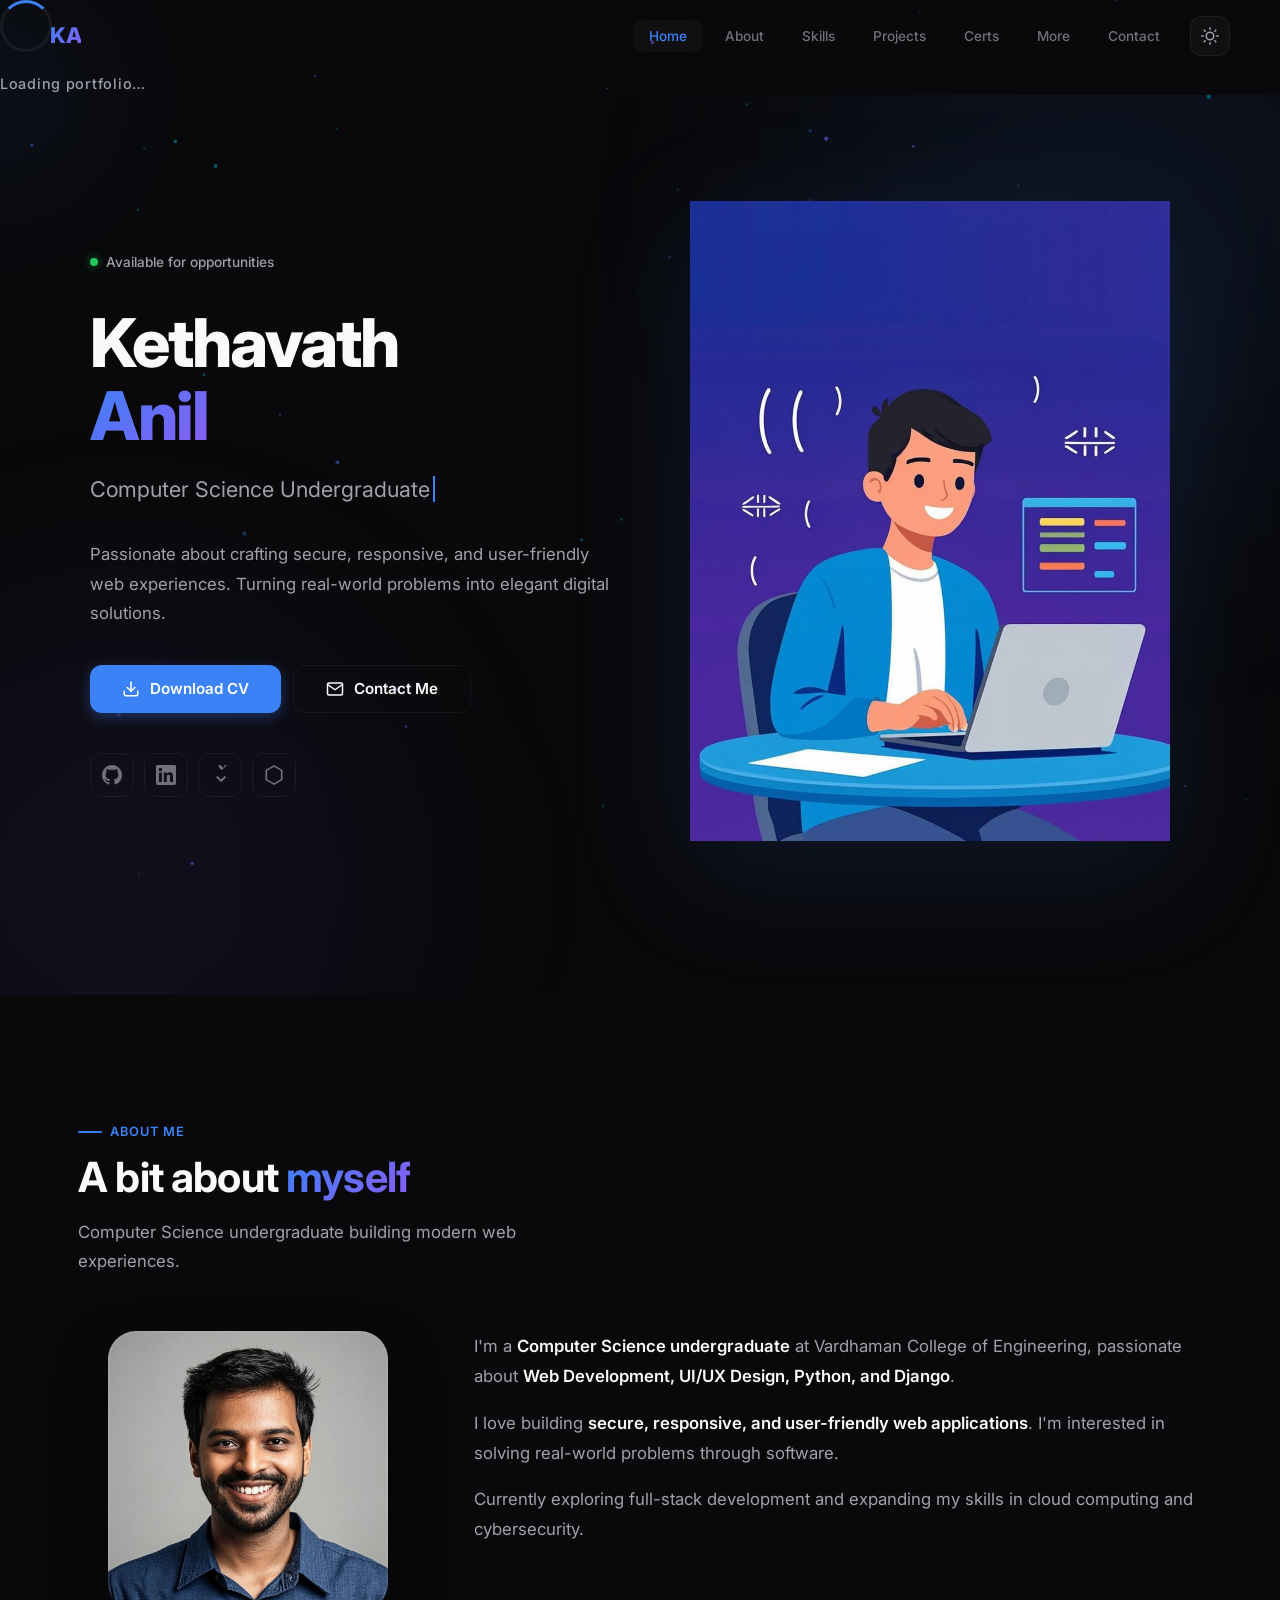
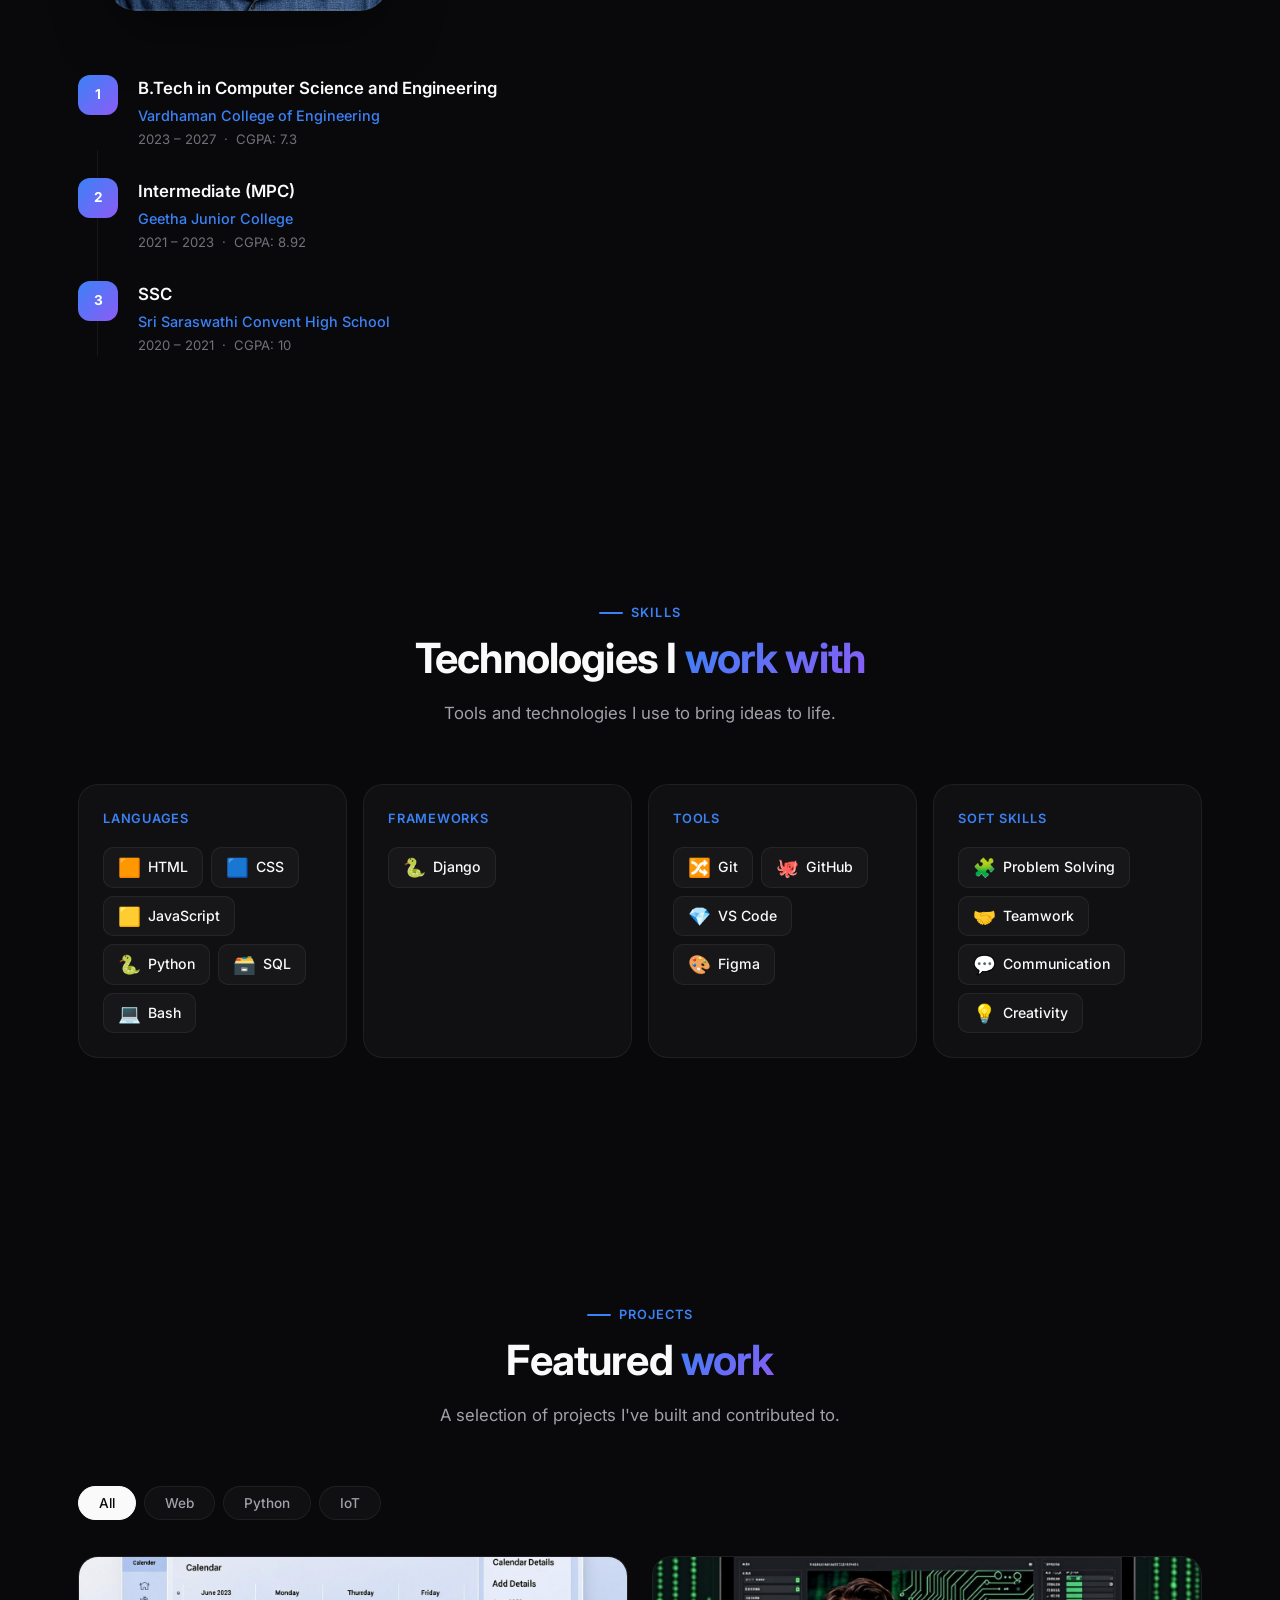
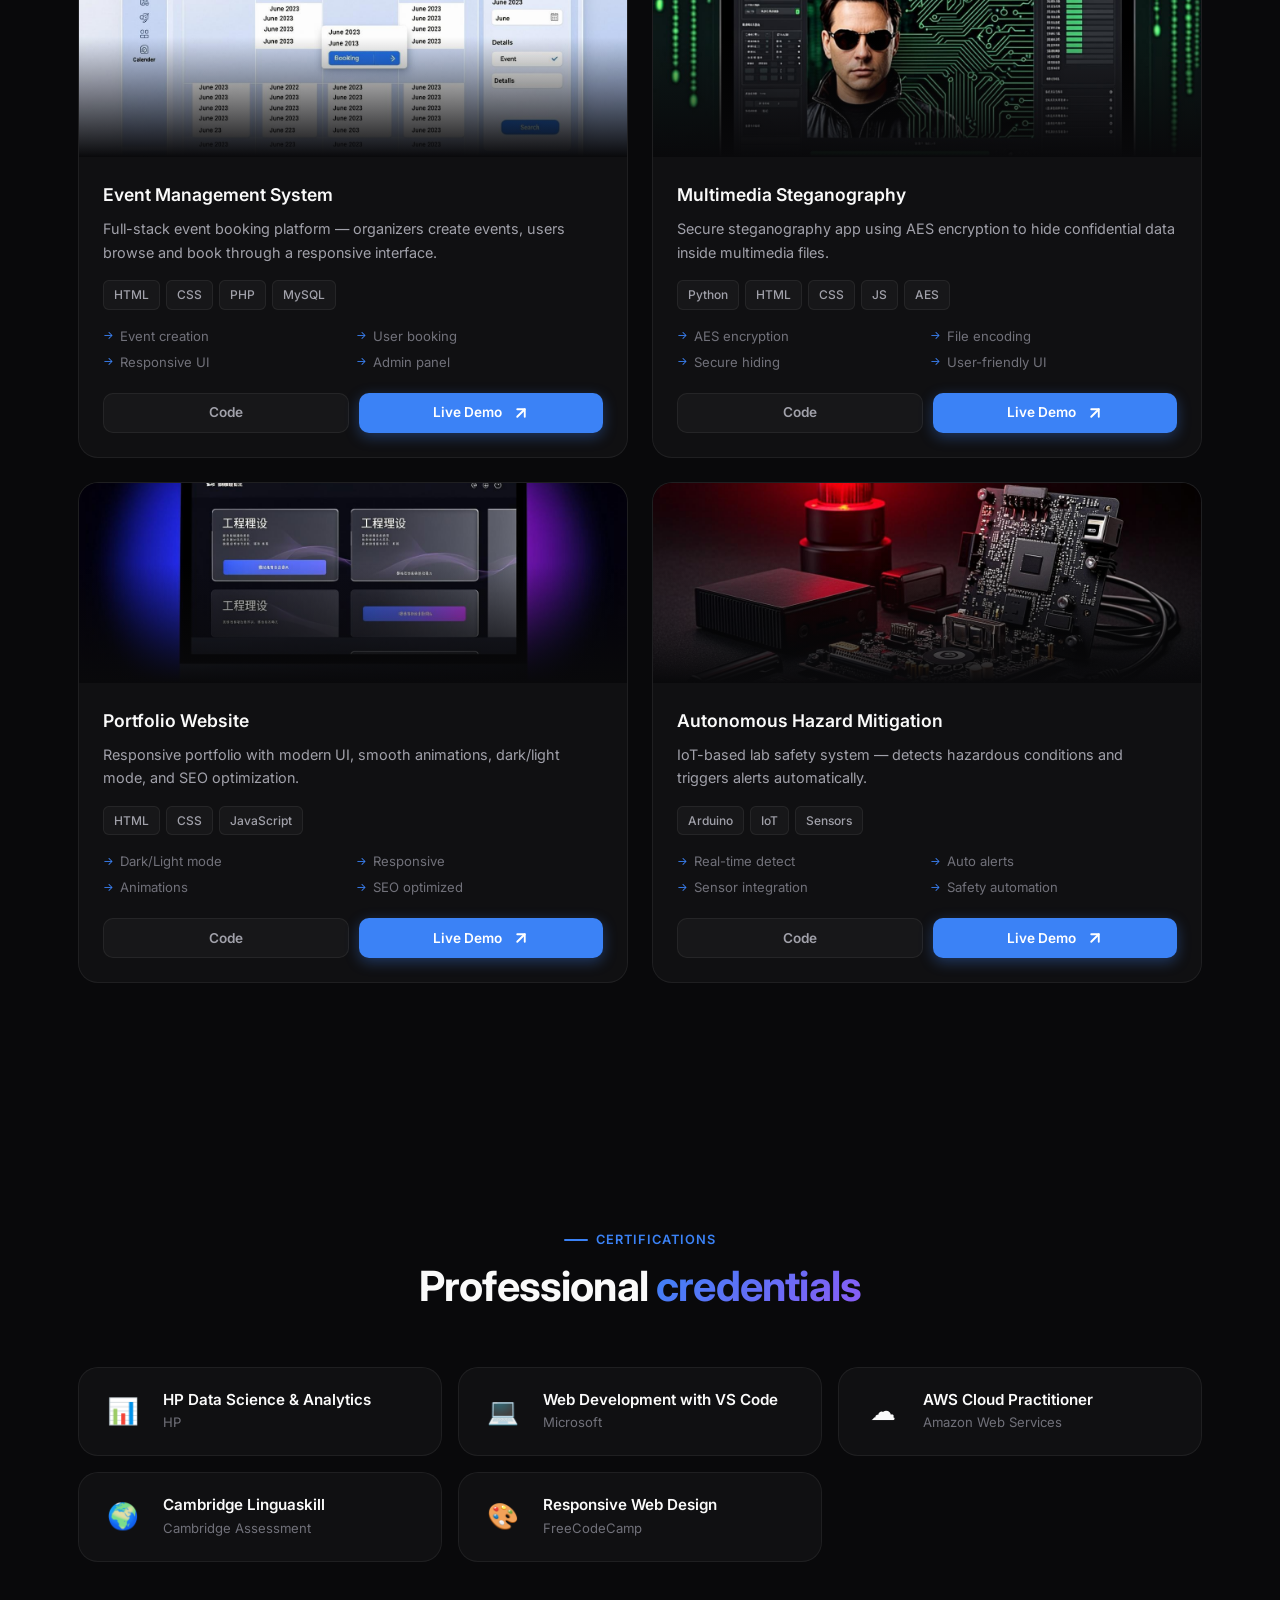
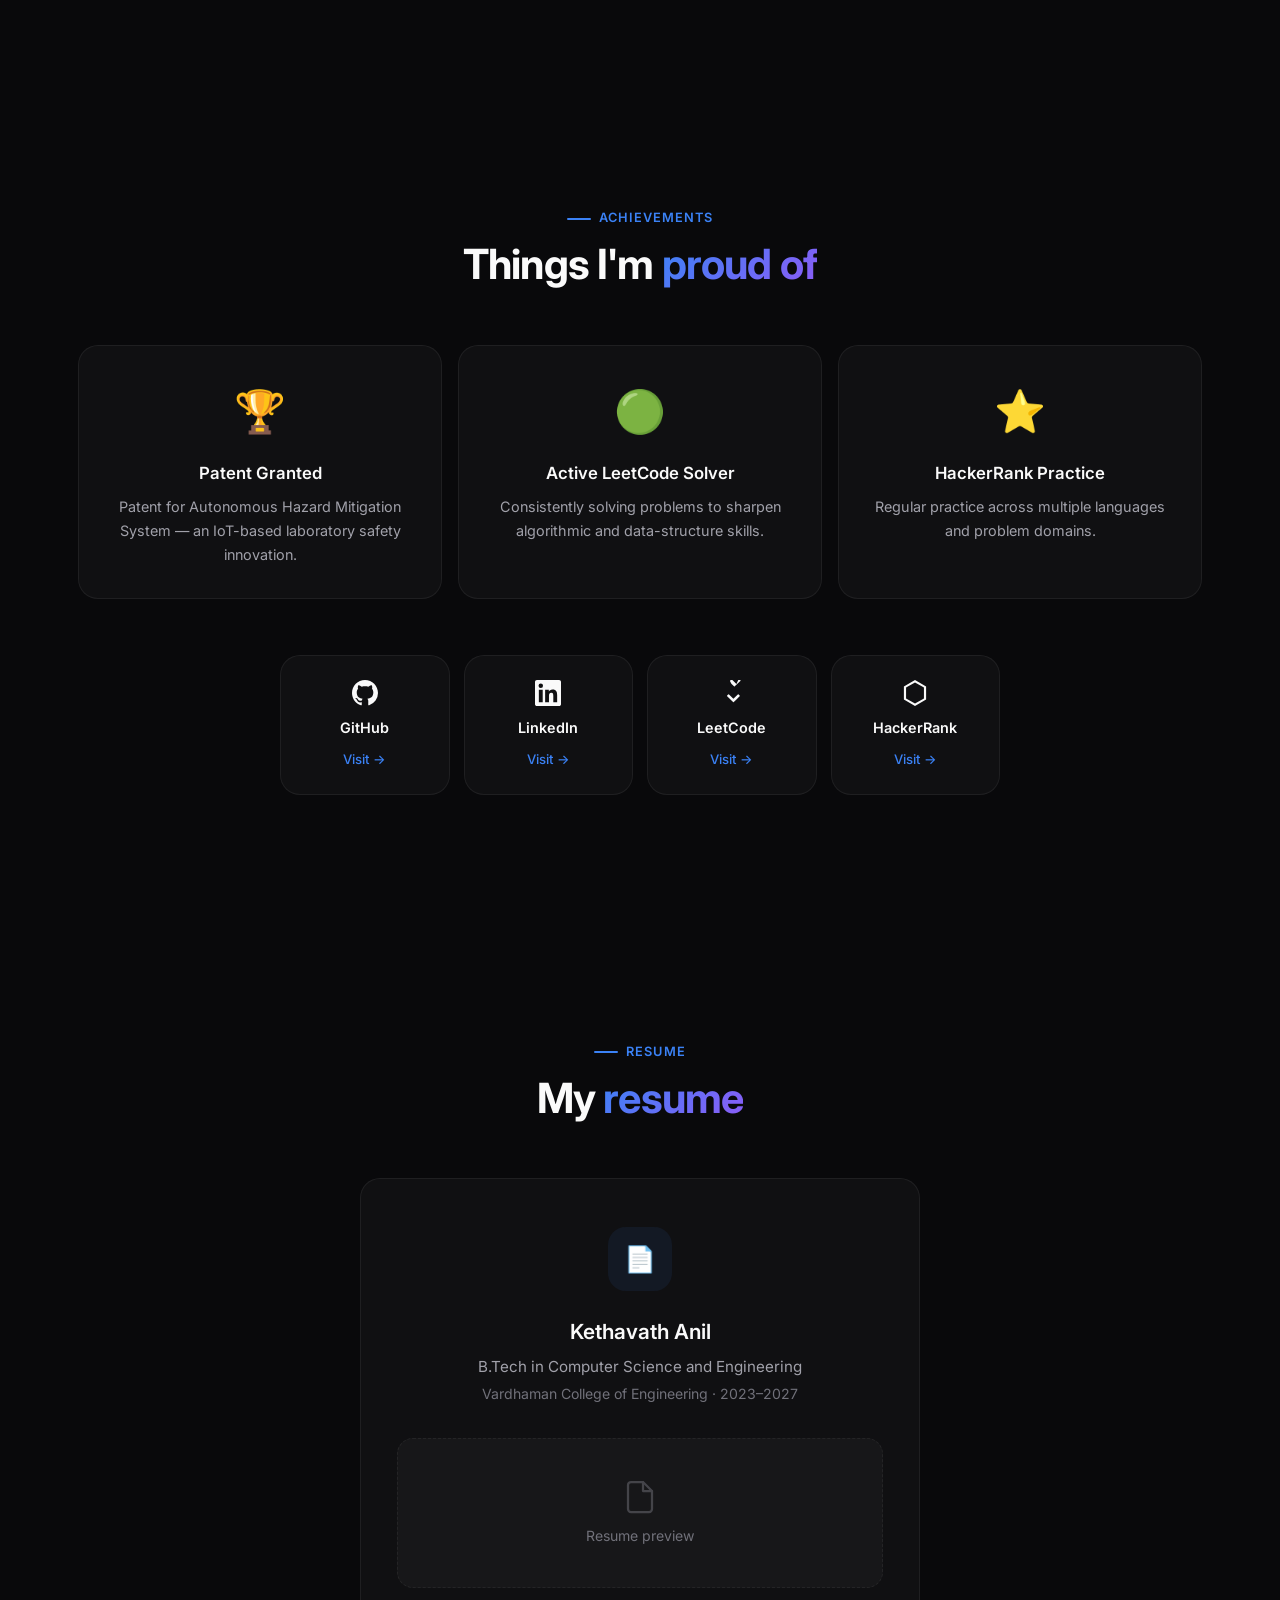
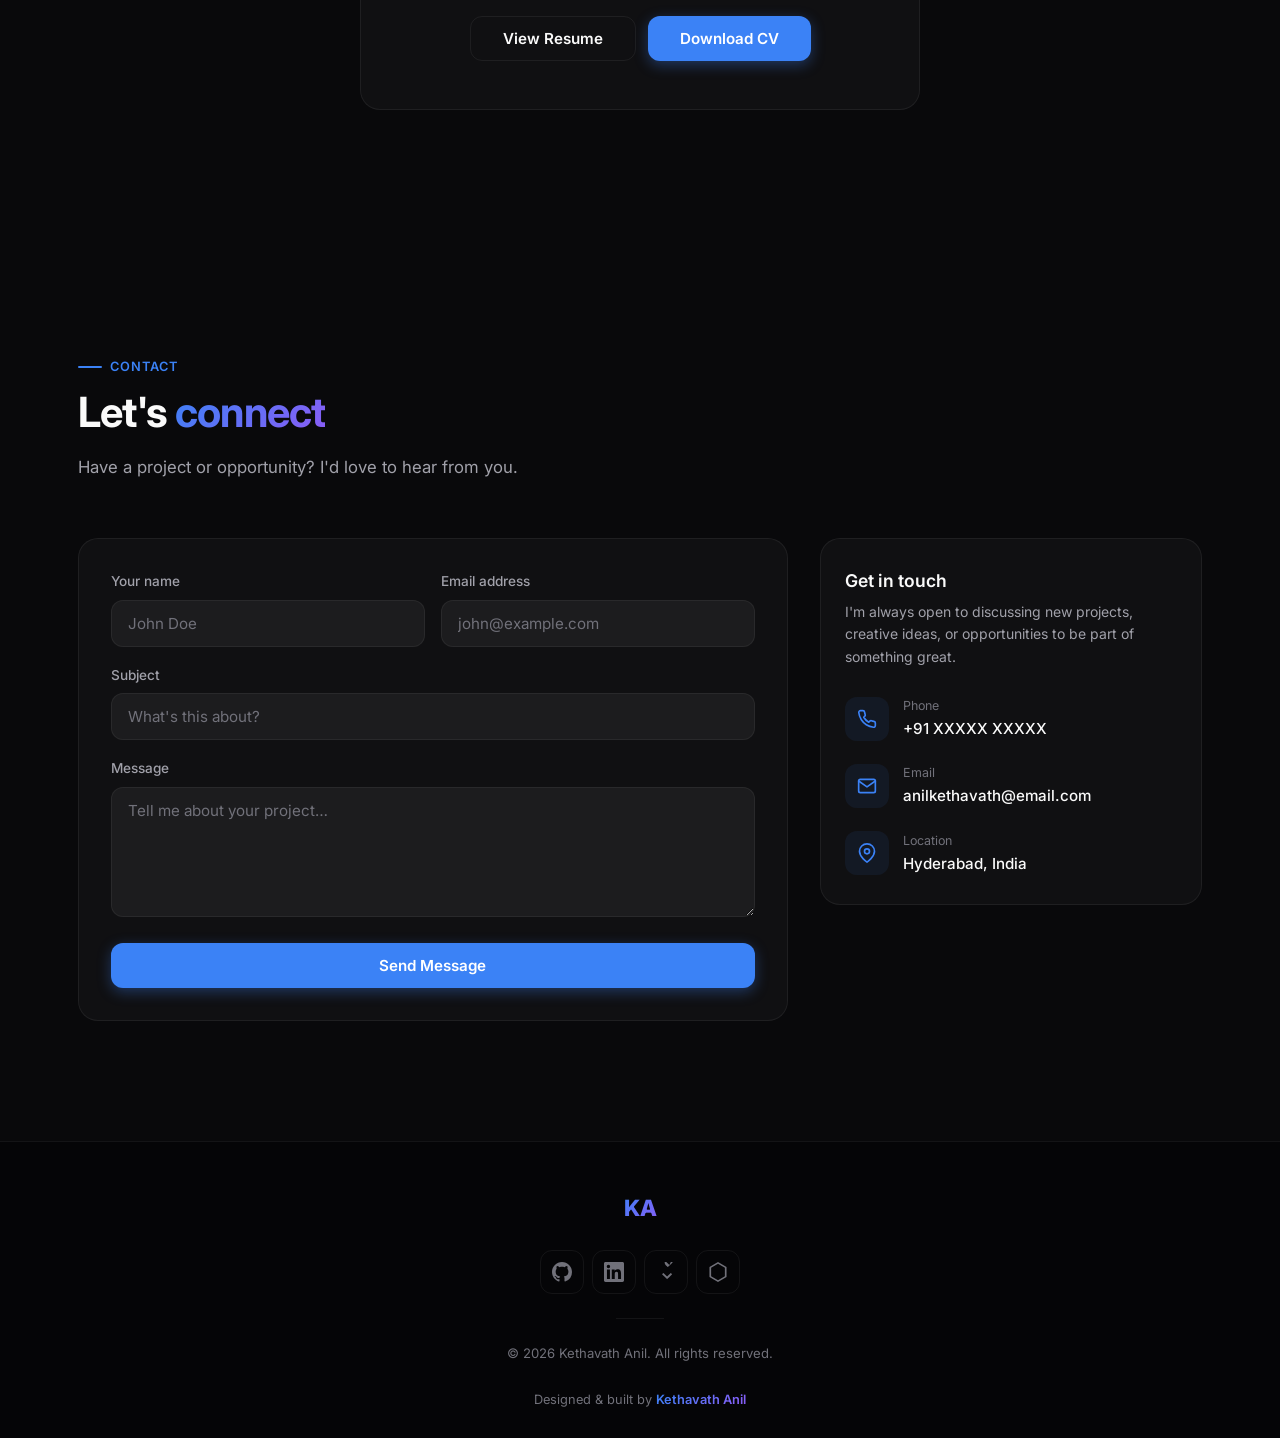
==== portfolio-site/index.html @ ddf15cb9 "b68d1254-78e6-43a2-9302-be74c1eef078" ====
<!DOCTYPE html>
<html lang="en" data-theme="dark">
<head>
  <meta charset="UTF-8">
  <meta name="viewport" content="width=device-width, initial-scale=1.0">
  <title>Kethavath Anil | Portfolio</title>
  <meta name="description" content="Kethavath Anil — CS Engineer, Front-End Developer, UI/UX Designer, Python Developer.">
  <link rel="preconnect" href="https://fonts.googleapis.com">
  <link rel="preconnect" href="https://fonts.gstatic.com" crossorigin>
  <link href="https://fonts.googleapis.com/css2?family=Inter:wght@300;400;500;600;700;800;900&display=swap" rel="stylesheet">
  <link rel="icon" href="data:image/svg+xml,<svg xmlns='http://www.w3.org/2000/svg' viewBox='0 0 100 100'><text y='.9em' font-size='90'>💻</text></svg>">
  <link rel="stylesheet" href="css/styles.css">
</head>
<body>

<!-- LOADER -->
<div id="loader"><div class="loader-ring"></div><div class="loader-text">Loading portfolio…</div></div>

<!-- EFFECTS -->
<canvas id="particles"></canvas>
<div id="cursor-glow"></div>
<div id="scroll-bar"></div>

<!-- NAV -->
<nav id="nav">
  <div class="nav-inner">
    <div class="nav-logo" onclick="go('home')">KA</div>
    <div class="nav-links">
      <button class="nav-link active" data-s="home" onclick="go('home')">Home</button>
      <button class="nav-link" data-s="about" onclick="go('about')">About</button>
      <button class="nav-link" data-s="skills" onclick="go('skills')">Skills</button>
      <button class="nav-link" data-s="projects" onclick="go('projects')">Projects</button>
      <button class="nav-link" data-s="certifications" onclick="go('certifications')">Certs</button>
      <button class="nav-link" data-s="achievements" onclick="go('achievements')">More</button>
      <button class="nav-link" data-s="contact" onclick="go('contact')">Contact</button>
      <button class="theme-toggle" id="td" onclick="toggleTheme()" aria-label="Toggle theme"></button>
    </div>
    <div class="mobile-controls">
      <button class="theme-toggle" id="tm" onclick="toggleTheme()" aria-label="Toggle theme"></button>
      <button class="hamburger" id="ham" onclick="toggleMenu()" aria-label="Menu"><span></span><span></span><span></span></button>
    </div>
  </div>
</nav>
<div class="mobile-nav" id="mob">
  <button data-s="home" onclick="go('home')">Home</button>
  <button data-s="about" onclick="go('about')">About</button>
  <button data-s="skills" onclick="go('skills')">Skills</button>
  <button data-s="projects" onclick="go('projects')">Projects</button>
  <button data-s="certifications" onclick="go('certifications')">Certifications</button>
  <button data-s="achievements" onclick="go('achievements')">Achievements</button>
  <button data-s="contact" onclick="go('contact')">Contact</button>
</div>

<main>

<!-- ═══ HERO ═══ -->
<section id="home">
  <div class="hero-blob blob-1"></div>
  <div class="hero-blob blob-2"></div>
  <div class="wrap">
    <div class="hero-grid">
      <div>
        <div class="hero-badge"><span class="dot"></span><span>Available for opportunities</span></div>
        <h1 class="heading-xl hero-name">Kethavath<br><span class="grad">Anil</span></h1>
        <div class="hero-role"><span id="typed"></span><span class="cursor-blink"></span></div>
        <p class="hero-desc">Passionate about crafting secure, responsive, and user-friendly web experiences. Turning real-world problems into elegant digital solutions.</p>
        <div class="hero-btns">
          <a href="resume.pdf" download class="btn btn-primary">
            <svg viewBox="0 0 24 24" fill="none" stroke="currentColor" stroke-width="2" stroke-linecap="round" stroke-linejoin="round"><path d="M21 15v4a2 2 0 01-2 2H5a2 2 0 01-2-2v-4"/><polyline points="7 10 12 15 17 10"/><line x1="12" y1="15" x2="12" y2="3"/></svg>
            Download CV
          </a>
          <button class="btn btn-ghost" onclick="go('contact')">
            <svg viewBox="0 0 24 24" fill="none" stroke="currentColor" stroke-width="2" stroke-linecap="round" stroke-linejoin="round"><path d="M4 4h16c1.1 0 2 .9 2 2v12c0 1.1-.9 2-2 2H4c-1.1 0-2-.9-2-2V6c0-1.1.9-2 2-2z"/><polyline points="22,6 12,13 2,6"/></svg>
            Contact Me
          </button>
        </div>
        <div class="hero-socials">
          <a href="#" class="social-btn" aria-label="GitHub"><svg viewBox="0 0 24 24"><path d="M12 0C5.37 0 0 5.37 0 12c0 5.31 3.435 9.795 8.205 11.385.6.105.825-.255.825-.57 0-.285-.015-1.23-.015-2.235-3.015.555-3.795-.735-4.035-1.41-.135-.345-.72-1.41-1.23-1.695-.42-.225-1.02-.78-.015-.795.945-.015 1.62.87 1.845 1.23 1.08 1.815 2.805 1.305 3.495.99.105-.78.42-1.305.765-1.605-2.67-.3-5.46-1.335-5.46-5.925 0-1.305.465-2.385 1.23-3.225-.12-.3-.54-1.53.12-3.18 0 0 1.005-.315 3.3 1.23.96-.27 1.98-.405 3-.405s2.04.135 3 .405c2.295-1.56 3.3-1.23 3.3-1.23.66 1.65.24 2.88.12 3.18.765.84 1.23 1.905 1.23 3.225 0 4.605-2.805 5.625-5.475 5.925.435.375.81 1.095.81 2.22 0 1.605-.015 2.895-.015 3.3 0 .315.225.69.825.57A12.02 12.02 0 0024 12c0-6.63-5.37-12-12-12z"/></svg></a>
          <a href="#" class="social-btn" aria-label="LinkedIn"><svg viewBox="0 0 24 24"><path d="M20.447 20.452h-3.554v-5.569c0-1.328-.027-3.037-1.852-3.037-1.853 0-2.136 1.445-2.136 2.939v5.667H9.351V9h3.414v1.561h.046c.477-.9 1.637-1.85 3.37-1.85 3.601 0 4.267 2.37 4.267 5.455v6.286zM5.337 7.433a2.062 2.062 0 01-2.063-2.065 2.064 2.064 0 112.063 2.065zm1.782 13.019H3.555V9h3.564v11.452zM22.225 0H1.771C.792 0 0 .774 0 1.729v20.542C0 23.227.792 24 1.771 24h20.451C23.2 24 24 23.227 24 22.271V1.729C24 .774 23.2 0 22.222 0h.003z"/></svg></a>
          <a href="#" class="social-btn" aria-label="LeetCode"><svg viewBox="0 0 24 24"><path d="M16.102 17.93l-2.697 2.607-.106.053-.105-.053-5.648-5.482a.538.538 0 010-.77l.928-.9a.533.533 0 01.752 0l4.074 3.952 4.073-3.951a.533.533 0 01.752 0l.928.9a.538.538 0 010 .77zm-4.697-14.467l2.697 2.607.106.053.105-.053 5.648-5.483a.538.538 0 010-.77l-.928-.9a.533.533 0 00-.752 0L16.102 3.62l-4.074-3.952a.533.533 0 00-.752 0l-.928.9a.538.538 0 000 .77z"/></svg></a>
          <a href="#" class="social-btn" aria-label="HackerRank"><svg viewBox="0 0 24 24"><path d="M12 0L1.75 6v12L12 24l10.25-6V6zm0 2.249L20.25 7v10l-8.25 4.75L3.75 17V7z"/></svg></a>
        </div>
      </div>
      <div class="hero-visual"><img src="images/hero-illustration.png" alt="Developer illustration" loading="eager"></div>
    </div>
  </div>
</section>

<!-- ═══ ABOUT ═══ -->
<section id="about">
  <div class="wrap">
    <div class="sec-header anim">
      <div class="sec-label">About Me</div>
      <h2 class="sec-title">A bit about <span class="grad">myself</span></h2>
      <p class="sec-sub">Computer Science undergraduate building modern web experiences.</p>
    </div>
    <div class="about-grid">
      <div class="about-img-col anim from-left d1">
        <div class="about-img-wrap"><img src="images/profile.png" alt="Kethavath Anil"></div>
      </div>
      <div class="about-text anim from-right d2">
        <p>I'm a <strong>Computer Science undergraduate</strong> at Vardhaman College of Engineering, passionate about <strong>Web Development, UI/UX Design, Python, and Django</strong>.</p>
        <p>I love building <strong>secure, responsive, and user-friendly web applications</strong>. I'm interested in solving real-world problems through software.</p>
        <p>Currently exploring full-stack development and expanding my skills in cloud computing and cybersecurity.</p>
      </div>
    </div>
    <div class="timeline" style="margin-top:64px">
      <div class="tl-item anim from-left d1"><div class="tl-dot">1</div><div class="tl-content"><h4>B.Tech in Computer Science and Engineering</h4><p class="tl-place">Vardhaman College of Engineering</p><p class="tl-meta">2023 – 2027 &nbsp;·&nbsp; CGPA: 7.3</p></div></div>
      <div class="tl-item anim from-left d2"><div class="tl-dot">2</div><div class="tl-content"><h4>Intermediate (MPC)</h4><p class="tl-place">Geetha Junior College</p><p class="tl-meta">2021 – 2023 &nbsp;·&nbsp; CGPA: 8.92</p></div></div>
      <div class="tl-item anim from-left d3"><div class="tl-dot">3</div><div class="tl-content"><h4>SSC</h4><p class="tl-place">Sri Saraswathi Convent High School</p><p class="tl-meta">2020 – 2021 &nbsp;·&nbsp; CGPA: 10</p></div></div>
    </div>
  </div>
</section>

<!-- ═══ SKILLS ═══ -->
<section id="skills">
  <div class="wrap">
    <div class="sec-header text-center anim">
      <div class="sec-label">Skills</div>
      <h2 class="sec-title">Technologies I <span class="grad">work with</span></h2>
      <p class="sec-sub">Tools and technologies I use to bring ideas to life.</p>
    </div>
    <div class="skills-grid">
      <div class="card skill-card anim from-zoom d1"><h3>Languages</h3><div class="skill-tags">
        <span class="skill-tag"><span class="e">🟧</span>HTML</span><span class="skill-tag"><span class="e">🟦</span>CSS</span><span class="skill-tag"><span class="e">🟨</span>JavaScript</span><span class="skill-tag"><span class="e">🐍</span>Python</span><span class="skill-tag"><span class="e">🗃️</span>SQL</span><span class="skill-tag"><span class="e">💻</span>Bash</span>
      </div></div>
      <div class="card skill-card anim from-zoom d2"><h3>Frameworks</h3><div class="skill-tags"><span class="skill-tag"><span class="e">🐍</span>Django</span></div></div>
      <div class="card skill-card anim from-zoom d3"><h3>Tools</h3><div class="skill-tags">
        <span class="skill-tag"><span class="e">🔀</span>Git</span><span class="skill-tag"><span class="e">🐙</span>GitHub</span><span class="skill-tag"><span class="e">💎</span>VS Code</span><span class="skill-tag"><span class="e">🎨</span>Figma</span>
      </div></div>
      <div class="card skill-card anim from-zoom d4"><h3>Soft Skills</h3><div class="skill-tags">
        <span class="skill-tag"><span class="e">🧩</span>Problem Solving</span><span class="skill-tag"><span class="e">🤝</span>Teamwork</span><span class="skill-tag"><span class="e">💬</span>Communication</span><span class="skill-tag"><span class="e">💡</span>Creativity</span>
      </div></div>
    </div>
  </div>
</section>

<!-- ═══ PROJECTS ═══ -->
<section id="projects">
  <div class="wrap">
    <div class="sec-header text-center anim">
      <div class="sec-label">Projects</div>
      <h2 class="sec-title">Featured <span class="grad">work</span></h2>
      <p class="sec-sub">A selection of projects I've built and contributed to.</p>
    </div>
    <div class="filters anim d1">
      <button class="filter-btn active" data-f="All">All</button>
      <button class="filter-btn" data-f="Web">Web</button>
      <button class="filter-btn" data-f="Python">Python</button>
      <button class="filter-btn" data-f="IoT">IoT</button>
    </div>
    <div class="projects-grid">
      <article class="card project-card anim from-zoom d1" data-cat="Web"><div class="p-img"><img src="images/project-event.png" alt="Event Management System" loading="lazy"></div><div class="p-body"><h3>Event Management System</h3><p class="p-desc">Full-stack event booking platform — organizers create events, users browse and book through a responsive interface.</p><div class="p-tech"><span>HTML</span><span>CSS</span><span>PHP</span><span>MySQL</span></div><ul class="p-features"><li>Event creation</li><li>User booking</li><li>Responsive UI</li><li>Admin panel</li></ul><div class="p-actions"><a href="#" class="btn btn-link">Code</a><a href="#" class="btn btn-primary">Live Demo <svg width="14" height="14" viewBox="0 0 24 24" fill="none" stroke="currentColor" stroke-width="2.5" stroke-linecap="round" stroke-linejoin="round"><line x1="7" y1="17" x2="17" y2="7"/><polyline points="7 7 17 7 17 17"/></svg></a></div></div></article>
      <article class="card project-card anim from-zoom d2" data-cat="Python"><div class="p-img"><img src="images/project-steganography.png" alt="Steganography System" loading="lazy"></div><div class="p-body"><h3>Multimedia Steganography</h3><p class="p-desc">Secure steganography app using AES encryption to hide confidential data inside multimedia files.</p><div class="p-tech"><span>Python</span><span>HTML</span><span>CSS</span><span>JS</span><span>AES</span></div><ul class="p-features"><li>AES encryption</li><li>File encoding</li><li>Secure hiding</li><li>User-friendly UI</li></ul><div class="p-actions"><a href="#" class="btn btn-link">Code</a><a href="#" class="btn btn-primary">Live Demo <svg width="14" height="14" viewBox="0 0 24 24" fill="none" stroke="currentColor" stroke-width="2.5" stroke-linecap="round" stroke-linejoin="round"><line x1="7" y1="17" x2="17" y2="7"/><polyline points="7 7 17 7 17 17"/></svg></a></div></div></article>
      <article class="card project-card anim from-zoom d3" data-cat="Web"><div class="p-img"><img src="images/project-portfolio.png" alt="Portfolio Website" loading="lazy"></div><div class="p-body"><h3>Portfolio Website</h3><p class="p-desc">Responsive portfolio with modern UI, smooth animations, dark/light mode, and SEO optimization.</p><div class="p-tech"><span>HTML</span><span>CSS</span><span>JavaScript</span></div><ul class="p-features"><li>Dark/Light mode</li><li>Responsive</li><li>Animations</li><li>SEO optimized</li></ul><div class="p-actions"><a href="#" class="btn btn-link">Code</a><a href="#" class="btn btn-primary">Live Demo <svg width="14" height="14" viewBox="0 0 24 24" fill="none" stroke="currentColor" stroke-width="2.5" stroke-linecap="round" stroke-linejoin="round"><line x1="7" y1="17" x2="17" y2="7"/><polyline points="7 7 17 7 17 17"/></svg></a></div></div></article>
      <article class="card project-card anim from-zoom d4" data-cat="IoT"><div class="p-img"><img src="images/project-iot.png" alt="Hazard Mitigation System" loading="lazy"></div><div class="p-body"><h3>Autonomous Hazard Mitigation</h3><p class="p-desc">IoT-based lab safety system — detects hazardous conditions and triggers alerts automatically.</p><div class="p-tech"><span>Arduino</span><span>IoT</span><span>Sensors</span></div><ul class="p-features"><li>Real-time detect</li><li>Auto alerts</li><li>Sensor integration</li><li>Safety automation</li></ul><div class="p-actions"><a href="#" class="btn btn-link">Code</a><a href="#" class="btn btn-primary">Live Demo <svg width="14" height="14" viewBox="0 0 24 24" fill="none" stroke="currentColor" stroke-width="2.5" stroke-linecap="round" stroke-linejoin="round"><line x1="7" y1="17" x2="17" y2="7"/><polyline points="7 7 17 7 17 17"/></svg></a></div></div></article>
    </div>
  </div>
</section>

<!-- ═══ CERTIFICATIONS ═══ -->
<section id="certifications">
  <div class="wrap">
    <div class="sec-header text-center anim">
      <div class="sec-label">Certifications</div>
      <h2 class="sec-title">Professional <span class="grad">credentials</span></h2>
    </div>
    <div class="certs-grid">
      <div class="card cert-card anim from-zoom d1"><div class="cert-icon">📊</div><div><h3>HP Data Science &amp; Analytics</h3><p>HP</p></div></div>
      <div class="card cert-card anim from-zoom d2"><div class="cert-icon">💻</div><div><h3>Web Development with VS Code</h3><p>Microsoft</p></div></div>
      <div class="card cert-card anim from-zoom d3"><div class="cert-icon">☁️</div><div><h3>AWS Cloud Practitioner</h3><p>Amazon Web Services</p></div></div>
      <div class="card cert-card anim from-zoom d4"><div class="cert-icon">🌍</div><div><h3>Cambridge Linguaskill</h3><p>Cambridge Assessment</p></div></div>
      <div class="card cert-card anim from-zoom d5"><div class="cert-icon">🎨</div><div><h3>Responsive Web Design</h3><p>FreeCodeCamp</p></div></div>
    </div>
  </div>
</section>

<!-- ═══ ACHIEVEMENTS ═══ -->
<section id="achievements">
  <div class="wrap">
    <div class="sec-header text-center anim">
      <div class="sec-label">Achievements</div>
      <h2 class="sec-title">Things I'm <span class="grad">proud of</span></h2>
    </div>
    <div class="ach-grid">
      <div class="card ach-card anim from-zoom d1"><div class="ach-emoji">🏆</div><h3>Patent Granted</h3><p>Patent for Autonomous Hazard Mitigation System — an IoT-based laboratory safety innovation.</p></div>
      <div class="card ach-card anim from-zoom d2"><div class="ach-emoji">🟢</div><h3>Active LeetCode Solver</h3><p>Consistently solving problems to sharpen algorithmic and data-structure skills.</p></div>
      <div class="card ach-card anim from-zoom d3"><div class="ach-emoji">⭐</div><h3>HackerRank Practice</h3><p>Regular practice across multiple languages and problem domains.</p></div>
    </div>
    <div class="profiles-grid" style="margin-top:48px">
      <a href="#" class="card profile-card anim from-zoom d1"><svg viewBox="0 0 24 24" style="width:26px;height:26px;fill:currentColor"><path d="M12 0C5.37 0 0 5.37 0 12c0 5.31 3.435 9.795 8.205 11.385.6.105.825-.255.825-.57 0-.285-.015-1.23-.015-2.235-3.015.555-3.795-.735-4.035-1.41-.135-.345-.72-1.41-1.23-1.695-.42-.225-1.02-.78-.015-.795.945-.015 1.62.87 1.845 1.23 1.08 1.815 2.805 1.305 3.495.99.105-.78.42-1.305.765-1.605-2.67-.3-5.46-1.335-5.46-5.925 0-1.305.465-2.385 1.23-3.225-.12-.3-.54-1.53.12-3.18 0 0 1.005-.315 3.3 1.23.96-.27 1.98-.405 3-.405s2.04.135 3 .405c2.295-1.56 3.3-1.23 3.3-1.23.66 1.65.24 2.88.12 3.18.765.84 1.23 1.905 1.23 3.225 0 4.605-2.805 5.625-5.475 5.925.435.375.81 1.095.81 2.22 0 1.605-.015 2.895-.015 3.3 0 .315.225.69.825.57A12.02 12.02 0 0024 12c0-6.63-5.37-12-12-12z"/></svg><span class="p-name">GitHub</span><span class="p-visit">Visit →</span></a>
      <a href="#" class="card profile-card anim from-zoom d2"><svg viewBox="0 0 24 24" style="width:26px;height:26px;fill:currentColor"><path d="M20.447 20.452h-3.554v-5.569c0-1.328-.027-3.037-1.852-3.037-1.853 0-2.136 1.445-2.136 2.939v5.667H9.351V9h3.414v1.561h.046c.477-.9 1.637-1.85 3.37-1.85 3.601 0 4.267 2.37 4.267 5.455v6.286zM5.337 7.433a2.062 2.062 0 01-2.063-2.065 2.064 2.064 0 112.063 2.065zm1.782 13.019H3.555V9h3.564v11.452zM22.225 0H1.771C.792 0 0 .774 0 1.729v20.542C0 23.227.792 24 1.771 24h20.451C23.2 24 24 23.227 24 22.271V1.729C24 .774 23.2 0 22.222 0h.003z"/></svg><span class="p-name">LinkedIn</span><span class="p-visit">Visit →</span></a>
      <a href="#" class="card profile-card anim from-zoom d3"><svg viewBox="0 0 24 24" style="width:26px;height:26px;fill:currentColor"><path d="M16.102 17.93l-2.697 2.607-.106.053-.105-.053-5.648-5.482a.538.538 0 010-.77l.928-.9a.533.533 0 01.752 0l4.074 3.952 4.073-3.951a.533.533 0 01.752 0l.928.9a.538.538 0 010 .77zm-4.697-14.467l2.697 2.607.106.053.105-.053 5.648-5.483a.538.538 0 010-.77l-.928-.9a.533.533 0 00-.752 0L16.102 3.62l-4.074-3.952a.533.533 0 00-.752 0l-.928.9a.538.538 0 000 .77z"/></svg><span class="p-name">LeetCode</span><span class="p-visit">Visit →</span></a>
      <a href="#" class="card profile-card anim from-zoom d4"><svg viewBox="0 0 24 24" style="width:26px;height:26px;fill:currentColor"><path d="M12 0L1.75 6v12L12 24l10.25-6V6zm0 2.249L20.25 7v10l-8.25 4.75L3.75 17V7z"/></svg><span class="p-name">HackerRank</span><span class="p-visit">Visit →</span></a>
    </div>
  </div>
</section>

<!-- ═══ RESUME ═══ -->
<section id="resume">
  <div class="wrap">
    <div class="sec-header text-center anim">
      <div class="sec-label">Resume</div>
      <h2 class="sec-title">My <span class="grad">resume</span></h2>
    </div>
    <div class="resume-wrap anim from-zoom d1">
      <div class="card resume-card">
        <div class="resume-icon">📄</div>
        <h3>Kethavath Anil</h3>
        <p class="resume-sub">B.Tech in Computer Science and Engineering</p>
        <p class="resume-school">Vardhaman College of Engineering · 2023–2027</p>
        <div class="resume-preview"><svg width="36" height="36" viewBox="0 0 24 24" fill="none" stroke-width="1.5" stroke-linecap="round" stroke-linejoin="round"><path d="M14 2H6a2 2 0 00-2 2v16a2 2 0 002 2h12a2 2 0 002-2V8z"/><polyline points="14 2 14 8 20 8"/></svg><p>Resume preview</p></div>
        <div class="resume-btns"><a href="resume.pdf" target="_blank" class="btn btn-ghost">View Resume</a><a href="resume.pdf" download class="btn btn-primary">Download CV</a></div>
      </div>
    </div>
  </div>
</section>

<!-- ═══ CONTACT ═══ -->
<section id="contact">
  <div class="wrap">
    <div class="sec-header anim">
      <div class="sec-label">Contact</div>
      <h2 class="sec-title">Let's <span class="grad">connect</span></h2>
      <p class="sec-sub">Have a project or opportunity? I'd love to hear from you.</p>
    </div>
    <div class="contact-grid">
      <form class="card contact-form anim from-left d1" id="cform" onsubmit="sendForm(event)">
        <div class="form-row">
          <div class="form-group"><label>Your name</label><input class="form-input" type="text" placeholder="John Doe" required></div>
          <div class="form-group"><label>Email address</label><input class="form-input" type="email" placeholder="john@example.com" required></div>
        </div>
        <div class="form-group"><label>Subject</label><input class="form-input" type="text" placeholder="What's this about?" required></div>
        <div class="form-group"><label>Message</label><textarea class="form-input" rows="5" placeholder="Tell me about your project…" required></textarea></div>
        <button type="submit" class="btn btn-primary form-submit" id="cbtn">Send Message</button>
        <div class="form-msg" id="cmsg" style="display:none">Thank you! I'll get back to you soon.</div>
      </form>
      <div class="card ci-card anim from-right d2">
        <h3>Get in touch</h3>
        <p class="text-sm">I'm always open to discussing new projects, creative ideas, or opportunities to be part of something great.</p>
        <div class="ci-item"><div class="ci-icon"><svg viewBox="0 0 24 24"><path d="M22 16.92v3a2 2 0 01-2.18 2 19.79 19.79 0 01-8.63-3.07 19.5 19.5 0 01-6-6 19.79 19.79 0 01-3.07-8.67A2 2 0 014.11 2h3a2 2 0 012 1.72c.127.96.361 1.903.7 2.81a2 2 0 01-.45 2.11L8.09 9.91a16 16 0 006 6l1.27-1.27a2 2 0 012.11-.45c.907.339 1.85.573 2.81.7A2 2 0 0122 16.92z"/></svg></div><div><p class="ci-label">Phone</p><p class="ci-value">+91 XXXXX XXXXX</p></div></div>
        <div class="ci-item"><div class="ci-icon"><svg viewBox="0 0 24 24"><path d="M4 4h16c1.1 0 2 .9 2 2v12c0 1.1-.9 2-2 2H4c-1.1 0-2-.9-2-2V6c0-1.1.9-2 2-2z"/><polyline points="22,6 12,13 2,6"/></svg></div><div><p class="ci-label">Email</p><p class="ci-value">anilkethavath@email.com</p></div></div>
        <div class="ci-item"><div class="ci-icon"><svg viewBox="0 0 24 24"><path d="M21 10c0 7-9 13-9 13s-9-6-9-13a9 9 0 0118 0z"/><circle cx="12" cy="10" r="3"/></svg></div><div><p class="ci-label">Location</p><p class="ci-value">Hyderabad, India</p></div></div>
      </div>
    </div>
  </div>
</section>
</main>

<!-- FOOTER -->
<footer>
  <div class="wrap footer-inner">
    <div class="footer-logo">KA</div>
    <div class="footer-socials">
      <a href="#" class="social-btn" aria-label="GitHub"><svg width="18" height="18" viewBox="0 0 24 24"><path d="M12 0C5.37 0 0 5.37 0 12c0 5.31 3.435 9.795 8.205 11.385.6.105.825-.255.825-.57 0-.285-.015-1.23-.015-2.235-3.015.555-3.795-.735-4.035-1.41-.135-.345-.72-1.41-1.23-1.695-.42-.225-1.02-.78-.015-.795.945-.015 1.62.87 1.845 1.23 1.08 1.815 2.805 1.305 3.495.99.105-.78.42-1.305.765-1.605-2.67-.3-5.46-1.335-5.46-5.925 0-1.305.465-2.385 1.23-3.225-.12-.3-.54-1.53.12-3.18 0 0 1.005-.315 3.3 1.23.96-.27 1.98-.405 3-.405s2.04.135 3 .405c2.295-1.56 3.3-1.23 3.3-1.23.66 1.65.24 2.88.12 3.18.765.84 1.23 1.905 1.23 3.225 0 4.605-2.805 5.625-5.475 5.925.435.375.81 1.095.81 2.22 0 1.605-.015 2.895-.015 3.3 0 .315.225.69.825.57A12.02 12.02 0 0024 12c0-6.63-5.37-12-12-12z"/></svg></a>
      <a href="#" class="social-btn" aria-label="LinkedIn"><svg width="18" height="18" viewBox="0 0 24 24"><path d="M20.447 20.452h-3.554v-5.569c0-1.328-.027-3.037-1.852-3.037-1.853 0-2.136 1.445-2.136 2.939v5.667H9.351V9h3.414v1.561h.046c.477-.9 1.637-1.85 3.37-1.85 3.601 0 4.267 2.37 4.267 5.455v6.286zM5.337 7.433a2.062 2.062 0 01-2.063-2.065 2.064 2.064 0 112.063 2.065zm1.782 13.019H3.555V9h3.564v11.452zM22.225 0H1.771C.792 0 0 .774 0 1.729v20.542C0 23.227.792 24 1.771 24h20.451C23.2 24 24 23.227 24 22.271V1.729C24 .774 23.2 0 22.222 0h.003z"/></svg></a>
      <a href="#" class="social-btn" aria-label="LeetCode"><svg width="18" height="18" viewBox="0 0 24 24"><path d="M16.102 17.93l-2.697 2.607-.106.053-.105-.053-5.648-5.482a.538.538 0 010-.77l.928-.9a.533.533 0 01.752 0l4.074 3.952 4.073-3.951a.533.533 0 01.752 0l.928.9a.538.538 0 010 .77zm-4.697-14.467l2.697 2.607.106.053.105-.053 5.648-5.483a.538.538 0 010-.77l-.928-.9a.533.533 0 00-.752 0L16.102 3.62l-4.074-3.952a.533.533 0 00-.752 0l-.928.9a.538.538 0 000 .77z"/></svg></a>
      <a href="#" class="social-btn" aria-label="HackerRank"><svg width="18" height="18" viewBox="0 0 24 24"><path d="M12 0L1.75 6v12L12 24l10.25-6V6zm0 2.249L20.25 7v10l-8.25 4.75L3.75 17V7z"/></svg></a>
    </div>
    <div class="footer-line"></div>
    <p class="copy">© <span id="yr"></span> Kethavath Anil. All rights reserved.</p>
    <p class="credit">Designed &amp; built by <span class="grad">Kethavath Anil</span></p>
  </div>
</footer>

<button id="btt" onclick="window.scrollTo({top:0,behavior:'smooth'})" aria-label="Back to top"><svg viewBox="0 0 24 24"><line x1="12" y1="19" x2="12" y2="5"/><polyline points="5 12 12 5 19 12"/></svg></button>

<script src="js/script.js"></script>
</body>
</html>
---- portfolio-site/css/styles.css ----
/* ════════════ RESET ════════════ */
*,*::before,*::after{margin:0;padding:0;box-sizing:border-box}
:root{--font:'Inter',system-ui,-apple-system,sans-serif;--nav-h:72px;--max:1180px}
[data-theme="dark"]{
  --bg:#09090b;--bg2:#111113;--bg3:#18181b;--bg4:#1f1f23;
  --t1:#fafafa;--t2:#a1a1aa;--t3:#71717a;
  --blue:#3b82f6;--purple:#8b5cf6;--cyan:#06b6d4;
  --grad:linear-gradient(135deg,#3b82f6,#8b5cf6);
  --glass:rgba(255,255,255,.03);--glass-b:rgba(255,255,255,.06);--glass-bh:rgba(59,130,246,.25);
  --input:rgba(255,255,255,.05);--nav-bg:rgba(9,9,11,.82);
  --footer:#050507;
  --blob1:rgba(59,130,246,.08);--blob2:rgba(139,92,246,.08);
  --shadow:0 1px 2px rgba(0,0,0,.3);
  --shadow-lg:0 25px 60px -12px rgba(0,0,0,.5);
}
[data-theme="light"]{
  --bg:#fafafa;--bg2:#ffffff;--bg3:#f4f4f5;--bg4:#e4e4e7;
  --t1:#09090b;--t2:#52525b;--t3:#a1a1aa;
  --blue:#2563eb;--purple:#7c3aed;--cyan:#0891b2;
  --grad:linear-gradient(135deg,#2563eb,#7c3aed);
  --glass:rgba(0,0,0,.02);--glass-b:rgba(0,0,0,.06);--glass-bh:rgba(37,99,235,.2);
  --input:rgba(0,0,0,.04);--nav-bg:rgba(250,250,250,.85);
  --footer:#f4f4f5;
  --blob1:rgba(59,130,246,.06);--blob2:rgba(124,58,237,.06);
  --shadow:0 1px 2px rgba(0,0,0,.05);
  --shadow-lg:0 25px 60px -12px rgba(0,0,0,.1);
}
html{scroll-behavior:smooth;scroll-padding-top:var(--nav-h)}
body{font-family:var(--font);background:var(--bg);color:var(--t1);overflow-x:hidden;line-height:1.6;-webkit-font-smoothing:antialiased;-moz-osx-font-smoothing:grayscale;transition:background .35s,color .35s}
::selection{background:var(--blue);color:#fff}
a{color:inherit;text-decoration:none}
img{max-width:100%;display:block}
::-webkit-scrollbar{width:5px}
::-webkit-scrollbar-track{background:var(--bg)}
::-webkit-scrollbar-thumb{background:var(--t3);border-radius:9px}

.wrap{max-width:var(--max);margin:0 auto;padding:0 28px}
section{position:relative;z-index:2;padding:120px 0}

/* ════════════ TYPE ════════════ */
.heading-xl{font-size:clamp(2.8rem,6vw,4.2rem);font-weight:800;line-height:1.08;letter-spacing:-.03em}
.heading-lg{font-size:clamp(2rem,4vw,2.8rem);font-weight:700;letter-spacing:-.02em;line-height:1.15}
.heading-md{font-size:1.25rem;font-weight:600;letter-spacing:-.01em}
.text-lg{font-size:1.125rem;line-height:1.7}
.text-sm{font-size:.875rem;line-height:1.6}
.text-xs{font-size:.8rem}
.text-secondary{color:var(--t2)}
.text-muted{color:var(--t3)}
.grad{background:var(--grad);-webkit-background-clip:text;-webkit-text-fill-color:transparent;background-clip:text}
.text-center{text-align:center}
.mx-auto{margin-left:auto;margin-right:auto}

/* ════════════ COMPONENTS ════════════ */
.badge{display:inline-flex;align-items:center;gap:6px;padding:6px 14px;border-radius:100px;font-size:.8rem;font-weight:600;background:rgba(59,130,246,.1);color:var(--blue);border:1px solid rgba(59,130,246,.15);letter-spacing:.01em}
.btn{display:inline-flex;align-items:center;justify-content:center;gap:10px;font-family:var(--font);font-weight:600;font-size:.95rem;border-radius:12px;cursor:pointer;transition:all .25s ease;border:none;line-height:1}
.btn-primary{padding:14px 32px;background:var(--blue);color:#fff;box-shadow:0 4px 14px rgba(59,130,246,.35)}
.btn-primary:hover{transform:translateY(-2px);box-shadow:0 8px 25px rgba(59,130,246,.4)}
.btn-ghost{padding:14px 32px;background:transparent;color:var(--t1);border:1.5px solid var(--glass-b)}
.btn-ghost:hover{border-color:var(--t3);background:var(--glass)}
.btn svg{width:18px;height:18px;flex-shrink:0}
.card{background:var(--glass);border:1px solid var(--glass-b);border-radius:20px;padding:28px;transition:all .3s ease}
.card:hover{border-color:var(--glass-bh);box-shadow:var(--shadow-lg);transform:translateY(-4px)}
.icon-box{width:48px;height:48px;border-radius:14px;display:flex;align-items:center;justify-content:center;flex-shrink:0}
.divider{width:48px;height:3px;background:var(--grad);border-radius:9px;margin:16px auto 0}

/* ════════════ ANIMATIONS ════════════ */
@keyframes fadeUp{from{opacity:0;transform:translateY(30px)}to{opacity:1;transform:translateY(0)}}
@keyframes fadeLeft{from{opacity:0;transform:translateX(-30px)}to{opacity:1;transform:translateX(0)}}
@keyframes fadeRight{from{opacity:0;transform:translateX(30px)}to{opacity:1;transform:translateX(0)}}
@keyframes zoomIn{from{opacity:0;transform:scale(.92)}to{opacity:1;transform:scale(1)}}
@keyframes float{0%,100%{transform:translateY(0)}50%{transform:translateY(-12px)}}
@keyframes blob{0%,100%{border-radius:60% 40% 30% 70%/60% 30% 70% 40%}50%{border-radius:30% 60% 70% 40%/50% 60% 30% 60%}}
@keyframes typing{0%,100%{opacity:1}50%{opacity:0}}
@keyframes pulse{0%,100%{opacity:.6}50%{opacity:1}}
@keyframes shimmer{0%{background-position:-200% 0}100%{background-position:200% 0}}
@keyframes slideDown{from{opacity:0;transform:translateY(-12px)}to{opacity:1;transform:translateY(0)}}
@keyframes fadeOut{to{opacity:0;pointer-events:none}}
.anim{opacity:0;transform:translateY(30px);transition:opacity .6s cubic-bezier(.16,1,.3,1),transform .6s cubic-bezier(.16,1,.3,1)}
.anim.from-left{transform:translateX(-30px)}.anim.from-right{transform:translateX(30px)}.anim.from-zoom{transform:scale(.92)}
.anim.show{opacity:1;transform:translateY(0) translateX(0) scale(1)}
.d1{transition-delay:.08s}.d2{transition-delay:.16s}.d3{transition-delay:.24s}.d4{transition-delay:.32s}.d5{transition-delay:.4s}.d6{transition-delay:.48s}
@media(prefers-reduced-motion:reduce){*,*::before,*::after{animation-duration:.01ms!important;transition-duration:.01ms!important}html{scroll-behavior:auto}.anim{opacity:1;transform:none}}
</style>
/* ════════════ LOADER ════════════ */
#loader{position:fixed;inset:0;z-index:9999;display:flex;flex-direction:column;align-items:center;justify-content:center;background:var(--bg);transition:opacity .4s}
#loader.out{opacity:0;pointer-events:none}
.loader-ring{width:52px;height:52px;border:3px solid var(--glass-b);border-top-color:var(--blue);border-radius:50%;animation:spin .8s linear infinite}
@keyframes spin{to{transform:rotate(360deg)}}
.loader-text{margin-top:20px;font-size:.9rem;font-weight:500;color:var(--t2);letter-spacing:.05em}

/* ════════════ CANVAS ════════════ */
#particles{position:fixed;inset:0;z-index:0;pointer-events:none}
#cursor-glow{position:fixed;width:400px;height:400px;border-radius:50%;background:radial-gradient(circle,rgba(59,130,246,.06) 0%,transparent 70%);pointer-events:none;z-index:1;transform:translate(-50%,-50%);display:none}
@media(pointer:fine){#cursor-glow{display:block}}
#scroll-bar{position:fixed;top:0;left:0;height:3px;width:0;background:var(--grad);z-index:200;border-radius:0 2px 2px 0;transition:width .08s linear}

/* ════════════ NAV ════════════ */
#nav{position:fixed;top:0;left:0;right:0;z-index:100;height:var(--nav-h);display:flex;align-items:center;justify-content:center;padding:0 28px;border-bottom:1px solid transparent;transition:all .3s}
#nav.scrolled{background:var(--nav-bg);backdrop-filter:blur(16px);-webkit-backdrop-filter:blur(16px);border-color:var(--glass-b)}
.nav-inner{max-width:var(--max);width:100%;display:flex;align-items:center;justify-content:space-between}
.nav-logo{font-size:1.35rem;font-weight:800;background:var(--grad);-webkit-background-clip:text;-webkit-text-fill-color:transparent;background-clip:text;cursor:pointer;letter-spacing:-.02em}
.nav-links{display:flex;align-items:center;gap:6px}
.nav-link{padding:8px 16px;border-radius:10px;font-size:.85rem;font-weight:500;color:var(--t3);background:none;border:none;cursor:pointer;font-family:var(--font);transition:all .2s}
.nav-link:hover,.nav-link.active{color:var(--t1);background:var(--glass)}
.nav-link.active{color:var(--blue)}
.theme-toggle{width:40px;height:40px;border-radius:12px;border:1px solid var(--glass-b);background:var(--glass);display:flex;align-items:center;justify-content:center;cursor:pointer;color:var(--t2);transition:all .2s;margin-left:8px;flex-shrink:0}
.theme-toggle:hover{color:var(--t1);border-color:var(--t3)}
.hamburger{display:none;width:40px;height:40px;border-radius:12px;border:1px solid var(--glass-b);background:var(--glass);align-items:center;justify-content:center;cursor:pointer;flex-direction:column;gap:4px;padding:0}
.hamburger span{display:block;width:18px;height:1.5px;background:var(--t1);border-radius:9px;transition:all .3s}
.hamburger.open span:nth-child(1){transform:rotate(45deg) translate(4px,4px)}
.hamburger.open span:nth-child(2){opacity:0}
.hamburger.open span:nth-child(3){transform:rotate(-45deg) translate(4px,-4px)}
.mobile-nav{display:none;position:fixed;top:var(--nav-h);left:0;right:0;background:var(--nav-bg);backdrop-filter:blur(16px);-webkit-backdrop-filter:blur(16px);border-bottom:1px solid var(--glass-b);padding:12px;z-index:99;animation:slideDown .25s ease}
.mobile-nav.show{display:block}
.mobile-nav button{display:block;width:100%;padding:14px 20px;border:none;background:none;color:var(--t2);font-family:var(--font);font-size:1rem;font-weight:500;text-align:left;border-radius:12px;cursor:pointer;transition:all .15s}
.mobile-nav button:hover,.mobile-nav button.active{background:var(--glass);color:var(--t1)}
.mobile-controls{display:none;align-items:center;gap:8px}
@media(max-width:768px){
  .nav-links{display:none!important}
  .mobile-controls{display:flex!important}
  .hero-grid{grid-template-columns:1fr!important}
  .hero-visual{display:none!important}
  .about-grid{grid-template-columns:1fr!important}
  .about-img-col{justify-content:center}
  .contact-grid{grid-template-columns:1fr!important}
  .projects-grid{grid-template-columns:1fr!important}
  section{padding:80px 0}
  .wrap{padding:0 20px}
  .form-row{grid-template-columns:1fr!important}
}
@media(min-width:769px){.mobile-controls{display:none!important}}

/* ════════════ HERO ════════════ */
#home{min-height:100vh;display:flex;align-items:center;padding-top:var(--nav-h);position:relative;overflow:hidden}
.hero-blob{position:absolute;border-radius:50%;filter:blur(120px);pointer-events:none;animation:blob 10s ease-in-out infinite}
.blob-1{width:600px;height:600px;background:var(--blob1);top:-20%;right:-10%}
.blob-2{width:500px;height:500px;background:var(--blob2);bottom:-15%;left:-10%;animation-direction:reverse;animation-duration:13s}
.hero-grid{display:grid;grid-template-columns:1fr 1fr;gap:60px;align-items:center;position:relative;z-index:2}
.hero-badge{display:inline-flex;align-items:center;gap:8px;padding:6px 4px 6px 0;margin-bottom:28px;animation:fadeUp .7s ease both}
.hero-badge .dot{width:8px;height:8px;border-radius:50%;background:#22c55e;box-shadow:0 0 8px rgba(34,197,94,.6);animation:pulse 2s ease infinite}
.hero-badge span{font-size:.85rem;font-weight:500;color:var(--t2)}
.hero-name{margin-bottom:20px;animation:fadeUp .7s ease .1s both}
.hero-role{font-size:clamp(1.05rem,2.2vw,1.35rem);color:var(--t2);margin-bottom:24px;min-height:44px;animation:fadeUp .7s ease .18s both}
.cursor-blink{border-right:2px solid var(--blue);margin-left:2px;animation:typing .75s step-end infinite;padding-right:1px}
.hero-desc{font-size:1.05rem;color:var(--t2);line-height:1.75;max-width:520px;margin-bottom:36px;animation:fadeUp .7s ease .25s both}
.hero-btns{display:flex;flex-wrap:wrap;gap:12px;margin-bottom:40px;animation:fadeUp .7s ease .32s both}
.hero-socials{display:flex;gap:10px;animation:fadeUp .7s ease .38s both}
.social-btn{width:44px;height:44px;border-radius:12px;border:1px solid var(--glass-b);display:flex;align-items:center;justify-content:center;color:var(--t3);transition:all .25s;background:transparent;cursor:pointer}
.social-btn:hover{color:var(--t1);border-color:var(--t3);transform:translateY(-2px);box-shadow:var(--shadow)}
.social-btn svg{width:20px;height:20px;fill:currentColor}
.hero-visual{display:flex;justify-content:center;animation:fadeRight .8s ease .3s both}
.hero-visual img{max-width:480px;width:100%;animation:float 6s ease-in-out infinite;filter:drop-shadow(0 30px 60px rgba(59,130,246,.12))}

/* ════════════ SECTION HEADERS ════════════ */
.sec-label{display:inline-flex;align-items:center;gap:8px;font-size:.8rem;font-weight:600;text-transform:uppercase;letter-spacing:.08em;color:var(--blue);margin-bottom:12px}
.sec-label::before{content:'';width:24px;height:2px;background:var(--blue);border-radius:9px}
.sec-title{font-size:clamp(1.8rem,3.5vw,2.6rem);font-weight:700;letter-spacing:-.02em;margin-bottom:16px;line-height:1.15}
.sec-sub{color:var(--t2);font-size:1.05rem;max-width:540px;line-height:1.7}
.sec-header{margin-bottom:56px}
.sec-header.text-center .sec-sub{margin-left:auto;margin-right:auto}
.sec-header.text-center .sec-label{justify-content:center}
.sec-header.text-center .divider{margin:16px auto 0}

/* ════════════ ABOUT ════════════ */
.about-grid{display:grid;grid-template-columns:340px 1fr;gap:56px;align-items:start}
.about-img-col{display:flex;justify-content:center;position:relative}
.about-img-wrap{width:280px;height:280px;border-radius:28px;overflow:hidden;position:relative;box-shadow:var(--shadow-lg)}
.about-img-wrap img{width:100%;height:100%;object-fit:cover}
.about-img-wrap::after{content:'';position:absolute;inset:0;border-radius:28px;border:2px solid var(--glass-b);pointer-events:none}
.about-text p{color:var(--t2);font-size:1.05rem;line-height:1.8;margin-bottom:16px}
.about-text p:last-of-type{margin-bottom:0}
.about-text strong{color:var(--t1);font-weight:600}
.timeline{margin-top:72px}
.tl-item{display:flex;gap:20px;margin-bottom:0;position:relative}
.tl-item+.tl-item{padding-top:28px}
.tl-item+.tl-item::before{content:'';position:absolute;left:19px;top:0;bottom:0;width:1px;background:var(--glass-b)}
.tl-dot{width:40px;height:40px;border-radius:12px;background:var(--grad);display:flex;align-items:center;justify-content:center;flex-shrink:0;font-size:.85rem;font-weight:700;color:#fff;position:relative;z-index:1}
.tl-content h4{font-size:1.05rem;font-weight:600;margin-bottom:2px}
.tl-place{color:var(--blue);font-size:.9rem;font-weight:500}
.tl-meta{color:var(--t3);font-size:.82rem;margin-top:2px}

/* ════════════ SKILLS ════════════ */
.skills-grid{display:grid;grid-template-columns:repeat(4,1fr);gap:16px}
@media(max-width:1024px){.skills-grid{grid-template-columns:repeat(2,1fr)}}
@media(max-width:480px){.skills-grid{grid-template-columns:1fr}}
.skill-card{padding:24px}
.skill-card h3{font-size:.8rem;font-weight:600;text-transform:uppercase;letter-spacing:.06em;color:var(--blue);margin-bottom:18px}
.skill-tags{display:flex;flex-wrap:wrap;gap:8px}
.skill-tag{display:inline-flex;align-items:center;gap:7px;padding:8px 14px;border-radius:10px;border:1px solid var(--glass-b);background:var(--glass);font-size:.88rem;font-weight:500;transition:all .25s;cursor:default}
.skill-tag:hover{border-color:var(--blue);background:rgba(59,130,246,.06);transform:translateY(-2px)}
.skill-tag .e{font-size:1.15rem;line-height:1}

/* ════════════ PROJECTS ════════════ */
.filters{display:flex;gap:8px;margin-bottom:36px;flex-wrap:wrap}
.filter-btn{padding:8px 20px;border-radius:100px;border:1px solid var(--glass-b);background:var(--glass);color:var(--t2);font-family:var(--font);font-size:.85rem;font-weight:500;cursor:pointer;transition:all .2s}
.filter-btn:hover{border-color:var(--t3);color:var(--t1)}
.filter-btn.active{background:var(--t1);color:var(--bg);border-color:var(--t1)}
.projects-grid{display:grid;grid-template-columns:repeat(2,1fr);gap:24px}
.project-card{overflow:hidden;display:flex;flex-direction:column;padding:0}
.project-card .p-img{height:200px;overflow:hidden;position:relative}
.project-card .p-img img{width:100%;height:100%;object-fit:cover;transition:transform .5s ease}
.project-card:hover .p-img img{transform:scale(1.06)}
.project-card .p-img::after{content:'';position:absolute;bottom:0;left:0;right:0;height:60%;background:linear-gradient(to top,var(--bg),transparent);pointer-events:none}
.project-card .p-body{padding:24px;flex:1;display:flex;flex-direction:column}
.project-card h3{font-size:1.1rem;font-weight:600;margin-bottom:8px}
.project-card .p-desc{color:var(--t2);font-size:.9rem;line-height:1.65;margin-bottom:16px;flex:1}
.p-tech{display:flex;flex-wrap:wrap;gap:6px;margin-bottom:16px}
.p-tech span{padding:4px 10px;border-radius:6px;font-size:.75rem;font-weight:500;background:var(--glass);color:var(--t2);border:1px solid var(--glass-b)}
.p-features{list-style:none;display:grid;grid-template-columns:1fr 1fr;gap:5px;margin-bottom:20px}
.p-features li{color:var(--t3);font-size:.82rem;display:flex;align-items:center;gap:6px}
.p-features li::before{content:'→';color:var(--blue);font-size:.7rem}
.p-actions{display:flex;gap:10px;margin-top:auto}
.p-actions .btn{flex:1;padding:11px 16px;font-size:.85rem;border-radius:10px}
.btn-link{background:var(--glass);color:var(--t2);border:1px solid var(--glass-b)}
.btn-link:hover{border-color:var(--t3);color:var(--t1)}
.project-card.hidden{display:none}

/* ════════════ CERTS ════════════ */
.certs-grid{display:grid;grid-template-columns:repeat(3,1fr);gap:16px}
@media(max-width:768px){.certs-grid{grid-template-columns:1fr}}
.cert-card{display:flex;align-items:center;gap:16px;padding:22px 20px}
.cert-icon{font-size:1.6rem;width:48px;text-align:center;flex-shrink:0}
.cert-card h3{font-size:.95rem;font-weight:600;line-height:1.35;margin-bottom:2px}
.cert-card p{color:var(--t3);font-size:.82rem}

/* ════════════ ACHIEVEMENTS ════════════ */
.ach-grid{display:grid;grid-template-columns:repeat(3,1fr);gap:16px;margin-bottom:56px}
@media(max-width:768px){.ach-grid{grid-template-columns:1fr}}
.ach-card{text-align:center;padding:32px 24px}
.ach-emoji{font-size:2.6rem;margin-bottom:16px;display:inline-block;animation:float 5s ease-in-out infinite}
.ach-card h3{font-size:1.05rem;font-weight:600;margin-bottom:8px}
.ach-card p{color:var(--t2);font-size:.9rem;line-height:1.65}
.profiles-grid{display:grid;grid-template-columns:repeat(4,1fr);gap:14px;max-width:720px;margin:0 auto}
@media(max-width:640px){.profiles-grid{grid-template-columns:repeat(2,1fr)}}
.profile-card{display:flex;flex-direction:column;align-items:center;gap:10px;padding:24px 16px;text-align:center}
.profile-card svg{width:26px;height:26px;fill:currentColor}
.profile-card .p-name{font-weight:600;font-size:.9rem}
.profile-card .p-visit{font-size:.82rem;color:var(--blue);font-weight:500}

/* ════════════ RESUME ════════════ */
.resume-wrap{max-width:560px;margin:0 auto}
.resume-card{padding:48px 36px;text-align:center}
.resume-icon{width:64px;height:64px;border-radius:18px;background:rgba(59,130,246,.08);display:flex;align-items:center;justify-content:center;margin:0 auto 24px;font-size:1.6rem}
.resume-card h3{font-size:1.3rem;font-weight:600;margin-bottom:6px}
.resume-sub{color:var(--t2);font-size:.95rem;margin-bottom:4px}
.resume-school{color:var(--t3);font-size:.88rem;margin-bottom:32px}
.resume-preview{background:var(--glass);border:1px dashed var(--glass-b);border-radius:16px;padding:40px 24px;margin-bottom:28px;display:flex;flex-direction:column;align-items:center;justify-content:center;gap:10px;min-height:100px}
.resume-preview svg{stroke:var(--t3);opacity:.5}
.resume-preview p{color:var(--t3);font-size:.88rem}
.resume-btns{display:flex;gap:12px;justify-content:center;flex-wrap:wrap}

/* ════════════ CONTACT ════════════ */
.contact-grid{display:grid;grid-template-columns:1.3fr .7fr;gap:32px;align-items:start}
.contact-form{padding:32px}
.form-group{margin-bottom:18px}
.form-group label{display:block;font-size:.85rem;font-weight:500;color:var(--t2);margin-bottom:7px}
.form-input{width:100%;padding:13px 16px;border-radius:12px;border:1px solid var(--glass-b);background:var(--input);color:var(--t1);font-family:var(--font);font-size:.95rem;outline:none;transition:all .2s}
.form-input:focus{border-color:var(--blue);box-shadow:0 0 0 3px rgba(59,130,246,.1)}
.form-input::placeholder{color:var(--t3)}
textarea.form-input{resize:vertical;min-height:130px}
.form-row{display:grid;grid-template-columns:1fr 1fr;gap:16px}
.form-submit{width:100%;padding:15px}
.form-msg{text-align:center;color:#22c55e;font-size:.88rem;margin-top:12px;animation:fadeUp .3s ease}
.ci-card{padding:28px 24px}
.ci-card h3{font-size:1.1rem;font-weight:600;margin-bottom:6px}
.ci-card>.text-sm{color:var(--t2);margin-bottom:28px}
.ci-item{display:flex;align-items:center;gap:14px;margin-bottom:22px}
.ci-item:last-child{margin-bottom:0}
.ci-icon{width:44px;height:44px;border-radius:12px;background:rgba(59,130,246,.08);display:flex;align-items:center;justify-content:center;color:var(--blue);flex-shrink:0}
.ci-icon svg{width:20px;height:20px;stroke:currentColor;fill:none;stroke-width:2;stroke-linecap:round;stroke-linejoin:round}
.ci-label{font-size:.78rem;color:var(--t3);margin-bottom:1px}
.ci-value{font-size:.95rem;font-weight:500}

/* ════════════ FOOTER ════════════ */
footer{background:var(--footer);border-top:1px solid var(--glass-b);padding:48px 0 28px;position:relative;z-index:2;margin-top:auto}
.footer-inner{display:flex;flex-direction:column;align-items:center;gap:24px;text-align:center}
.footer-logo{font-size:1.4rem;font-weight:800;background:var(--grad);-webkit-background-clip:text;-webkit-text-fill-color:transparent;background-clip:text}
.footer-socials{display:flex;gap:8px}
.footer-line{width:48px;height:1px;background:var(--glass-b)}
footer .copy{color:var(--t3);font-size:.82rem}
footer .credit{color:var(--t3);font-size:.8rem;margin-top:2px}
footer .credit .grad{font-weight:600}

/* ════════════ BACK TOP ════════════ */
#btt{position:fixed;bottom:28px;right:28px;z-index:90;width:46px;height:46px;border-radius:14px;border:1px solid var(--glass-b);background:var(--nav-bg);backdrop-filter:blur(12px);-webkit-backdrop-filter:blur(12px);color:var(--t2);display:flex;align-items:center;justify-content:center;cursor:pointer;opacity:0;pointer-events:none;transform:translateY(12px);transition:all .25s;box-shadow:var(--shadow)}
#btt.show{opacity:1;pointer-events:all;transform:translateY(0)}
#btt:hover{color:var(--t1);border-color:var(--t3)}
#btt svg{width:20px;height:20px;fill:none;stroke:currentColor;stroke-width:2.5;stroke-linecap:round;stroke-linejoin:round}
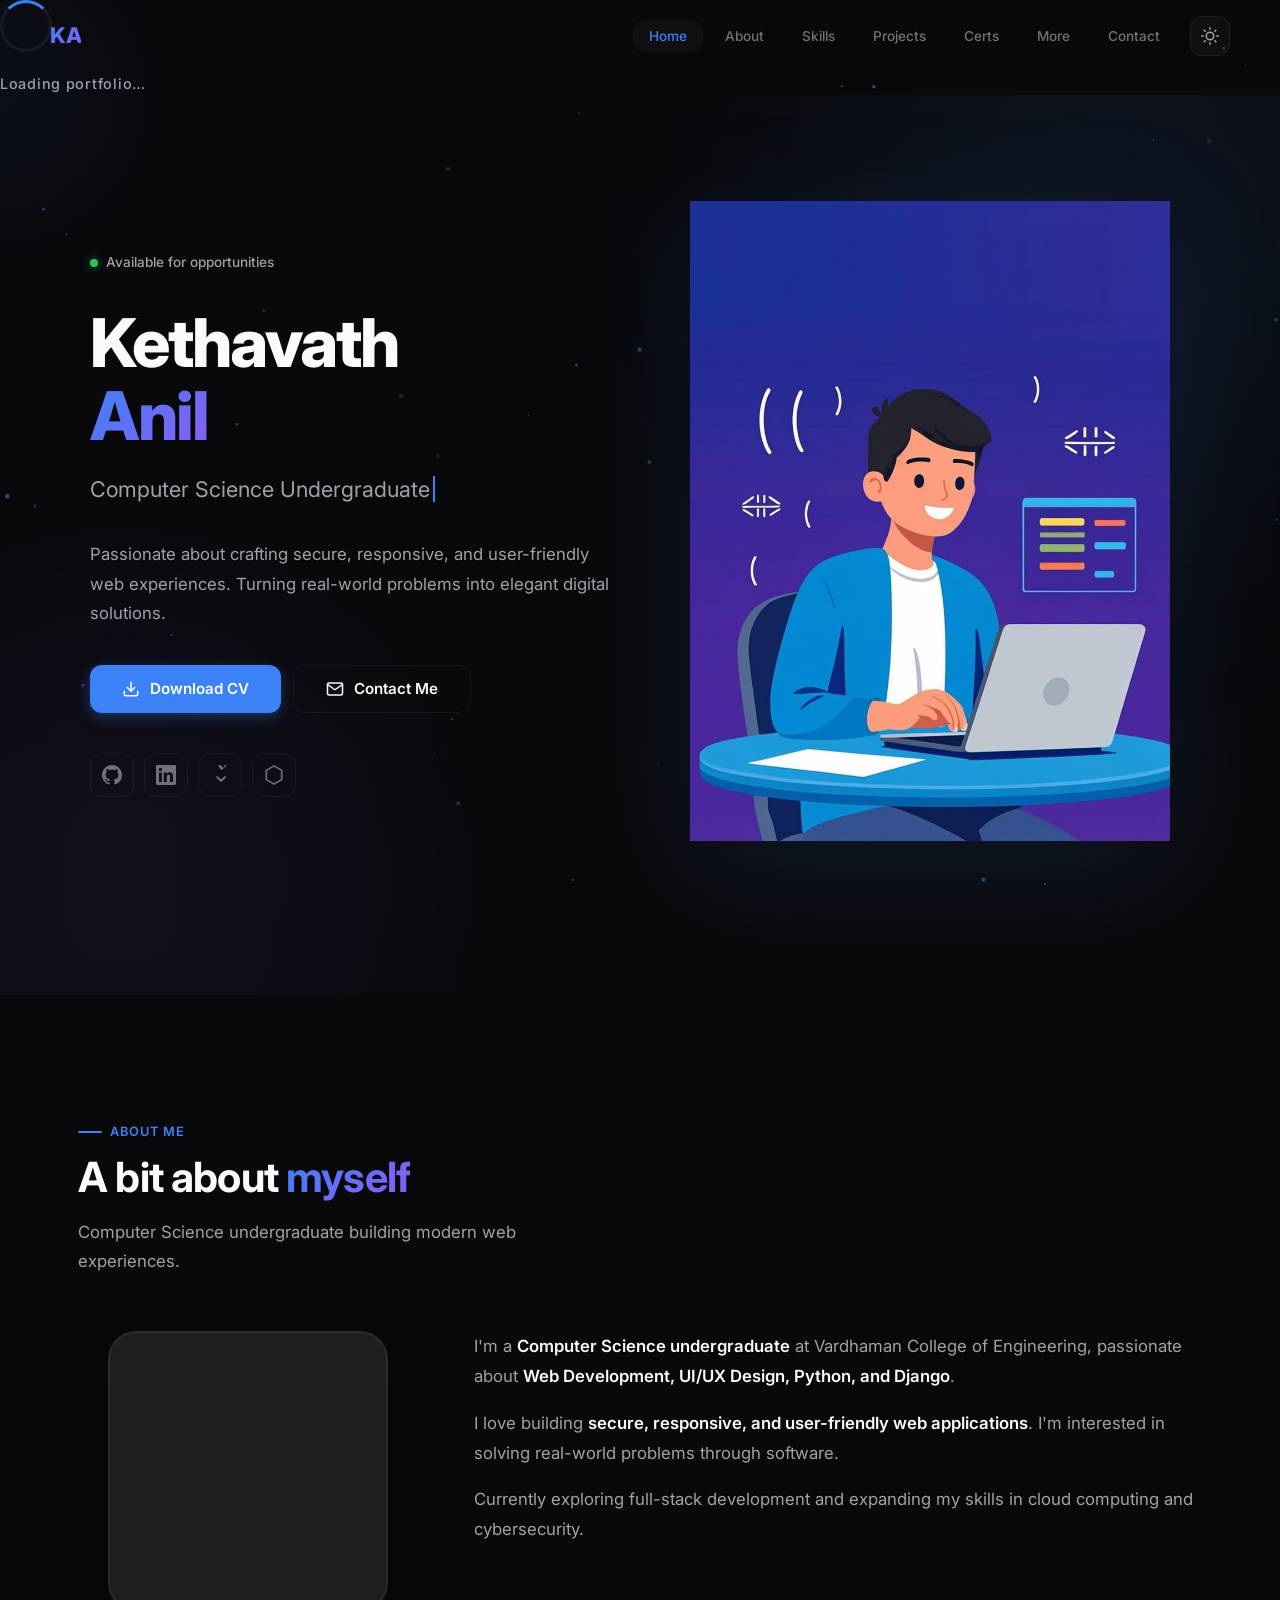
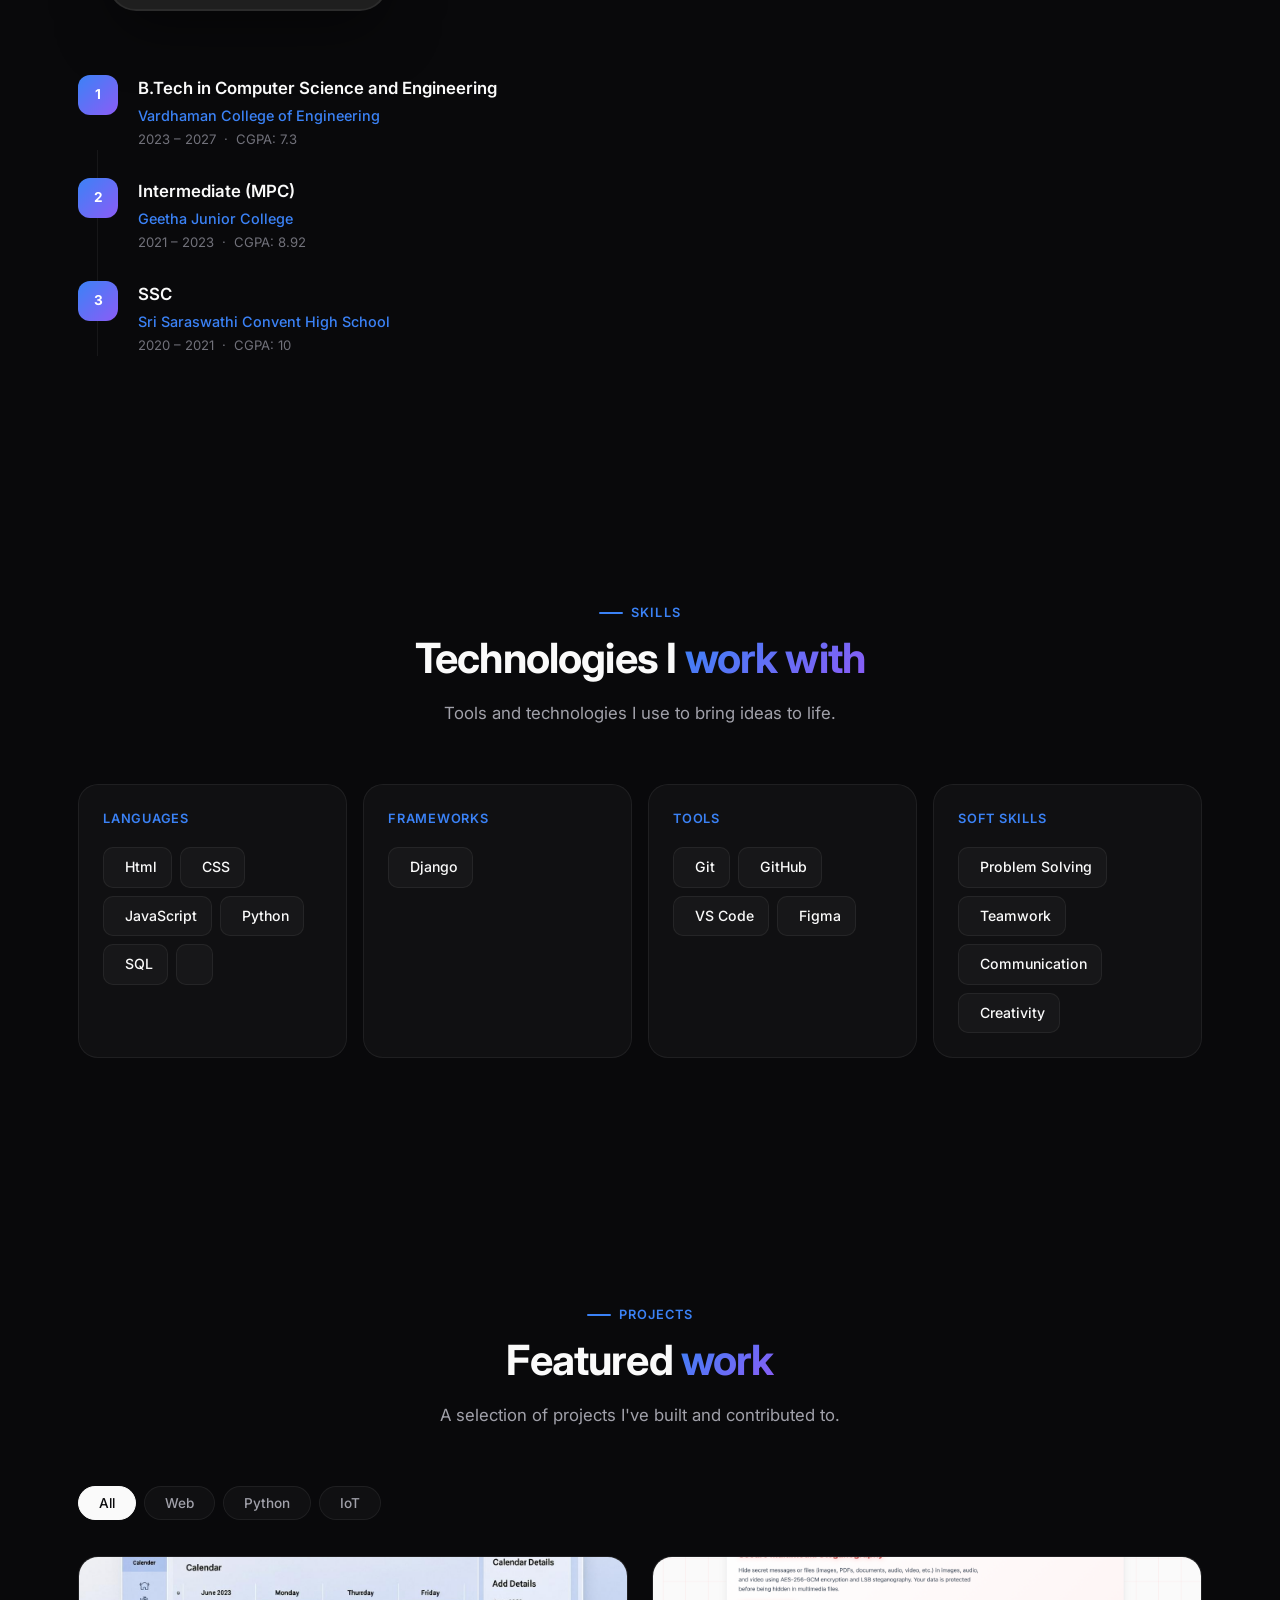
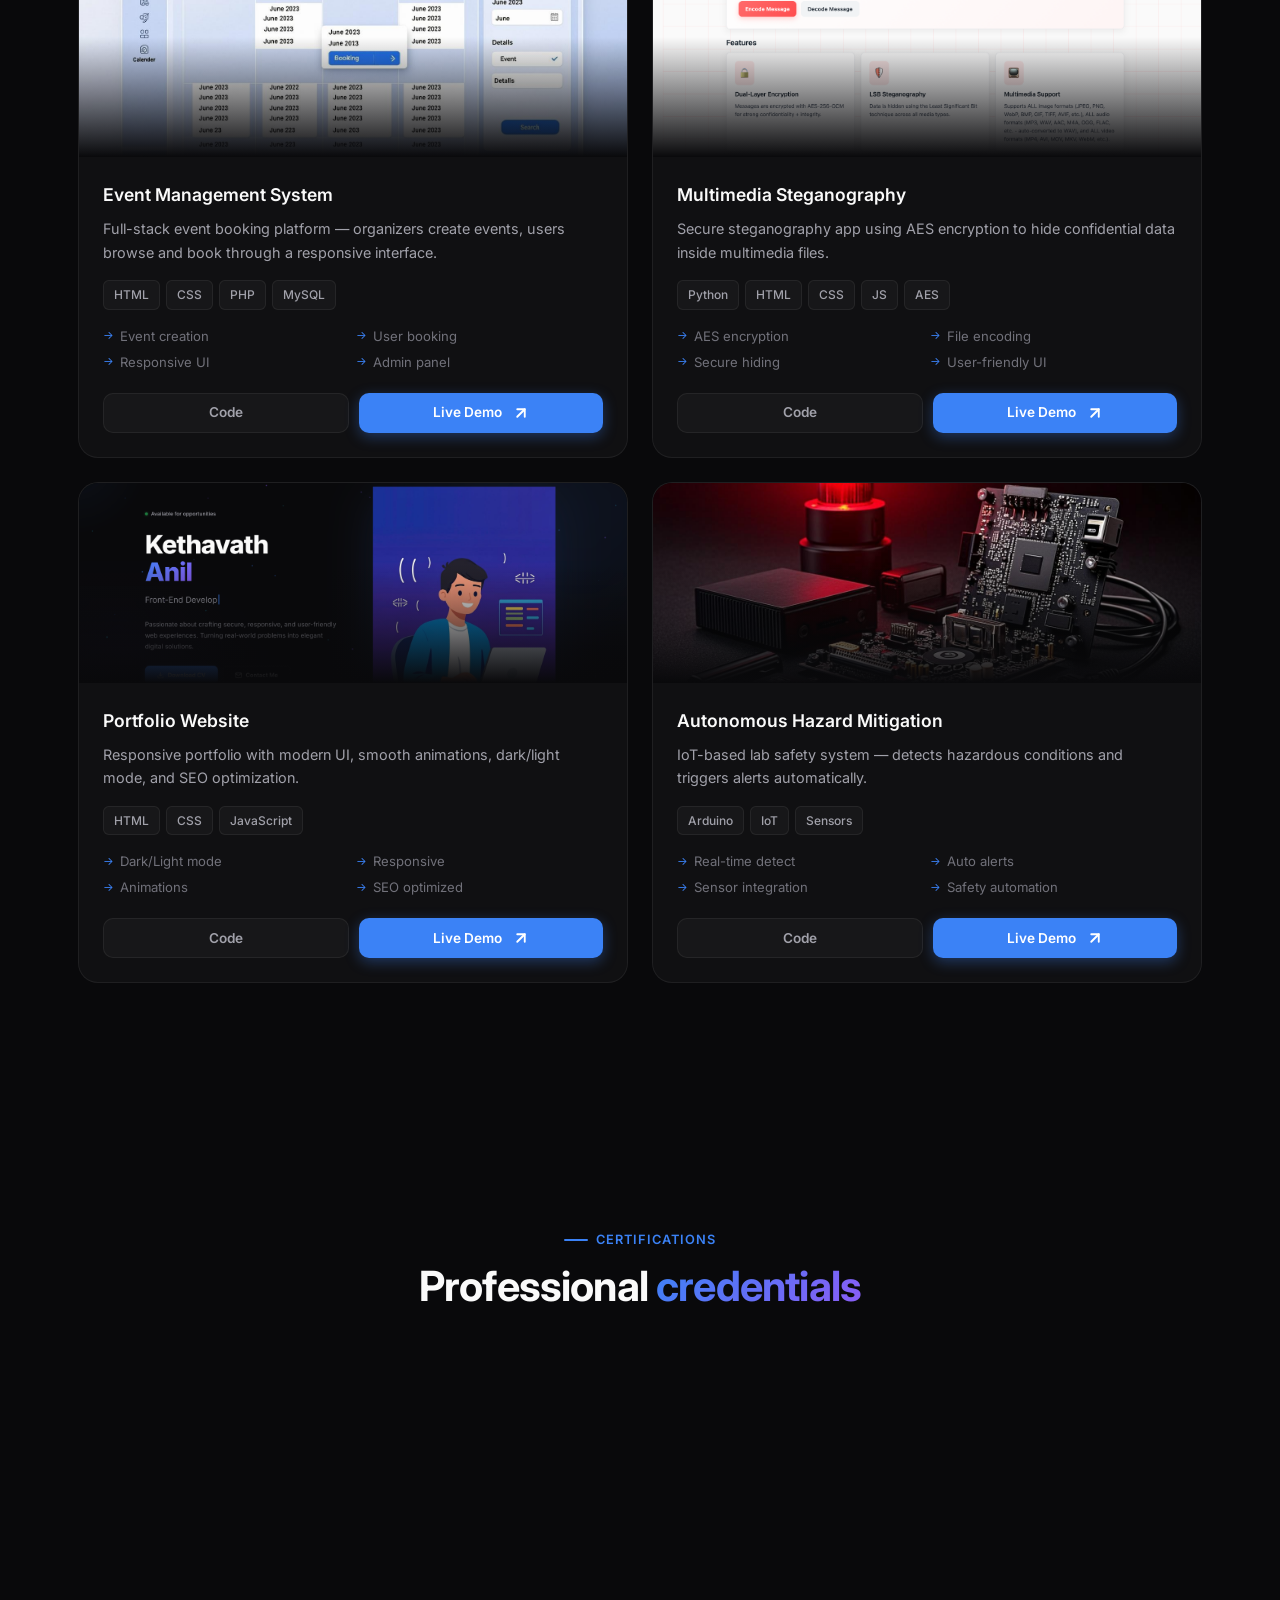
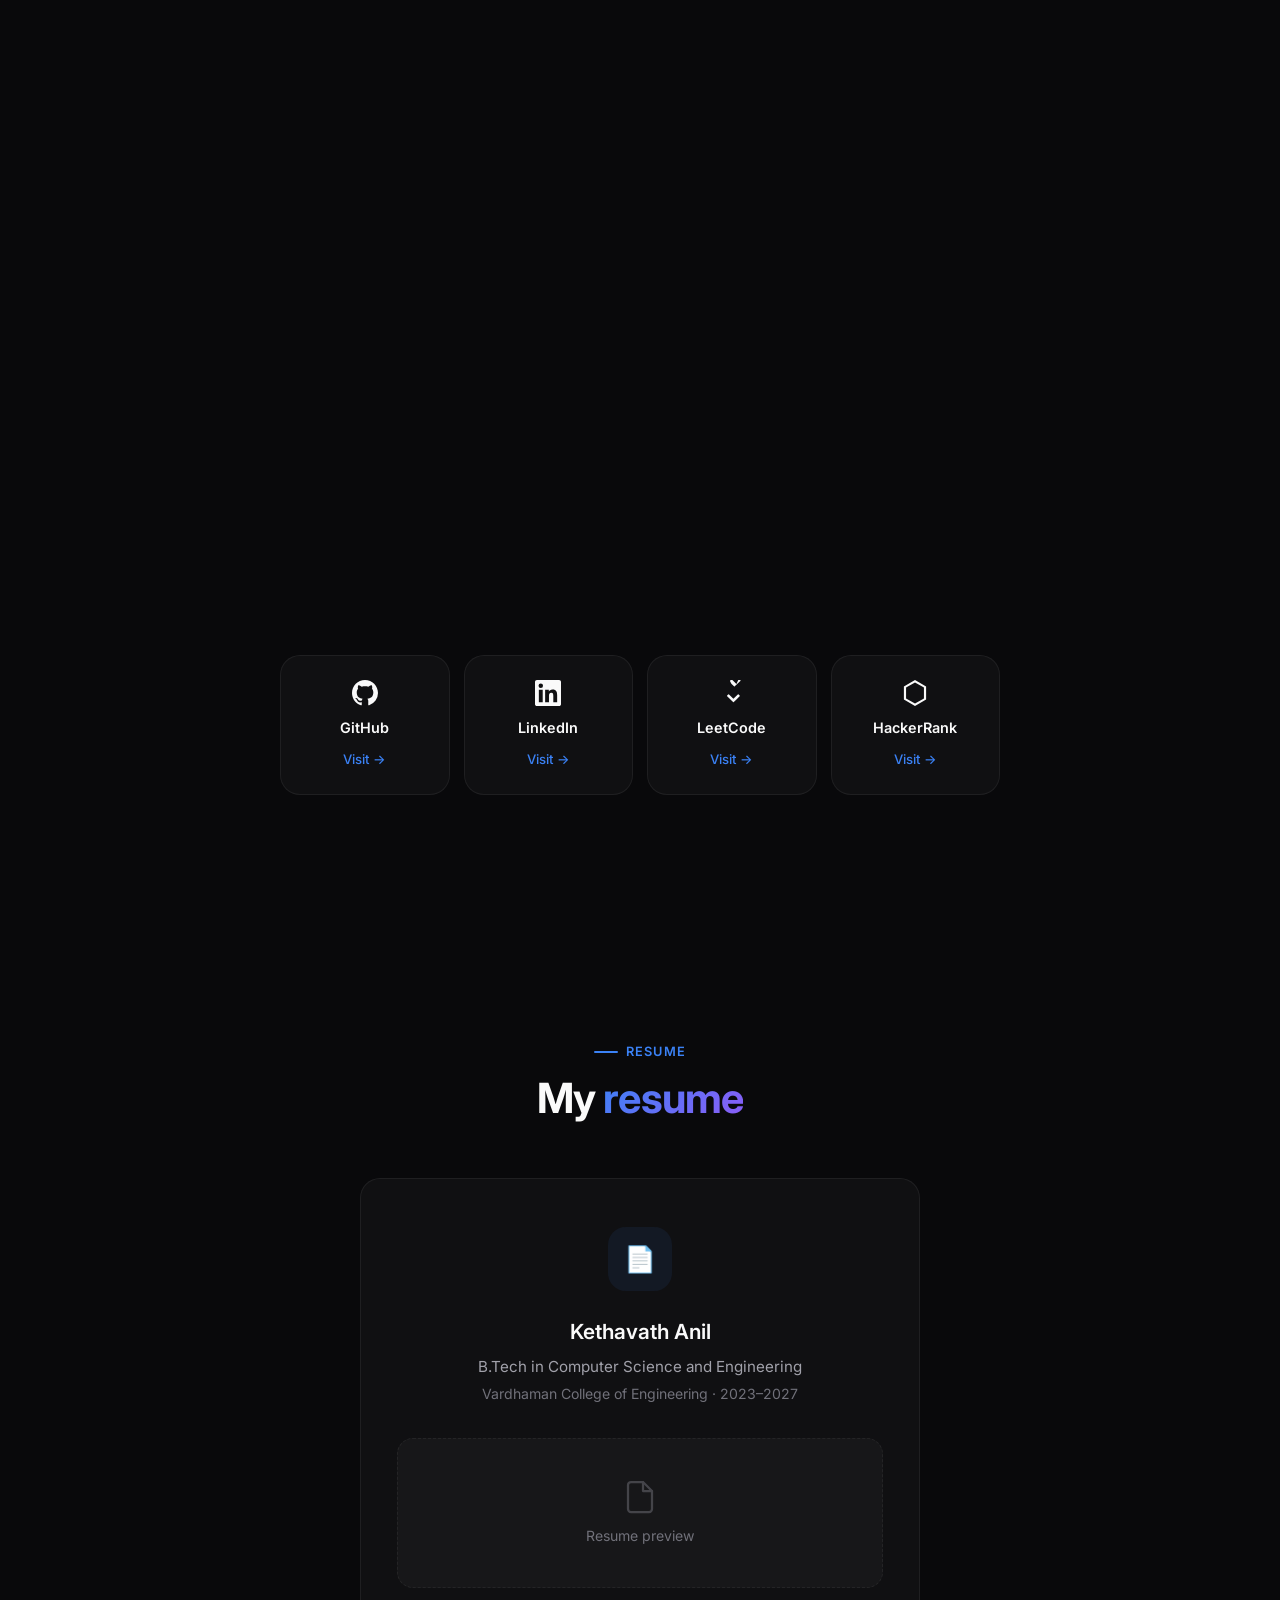
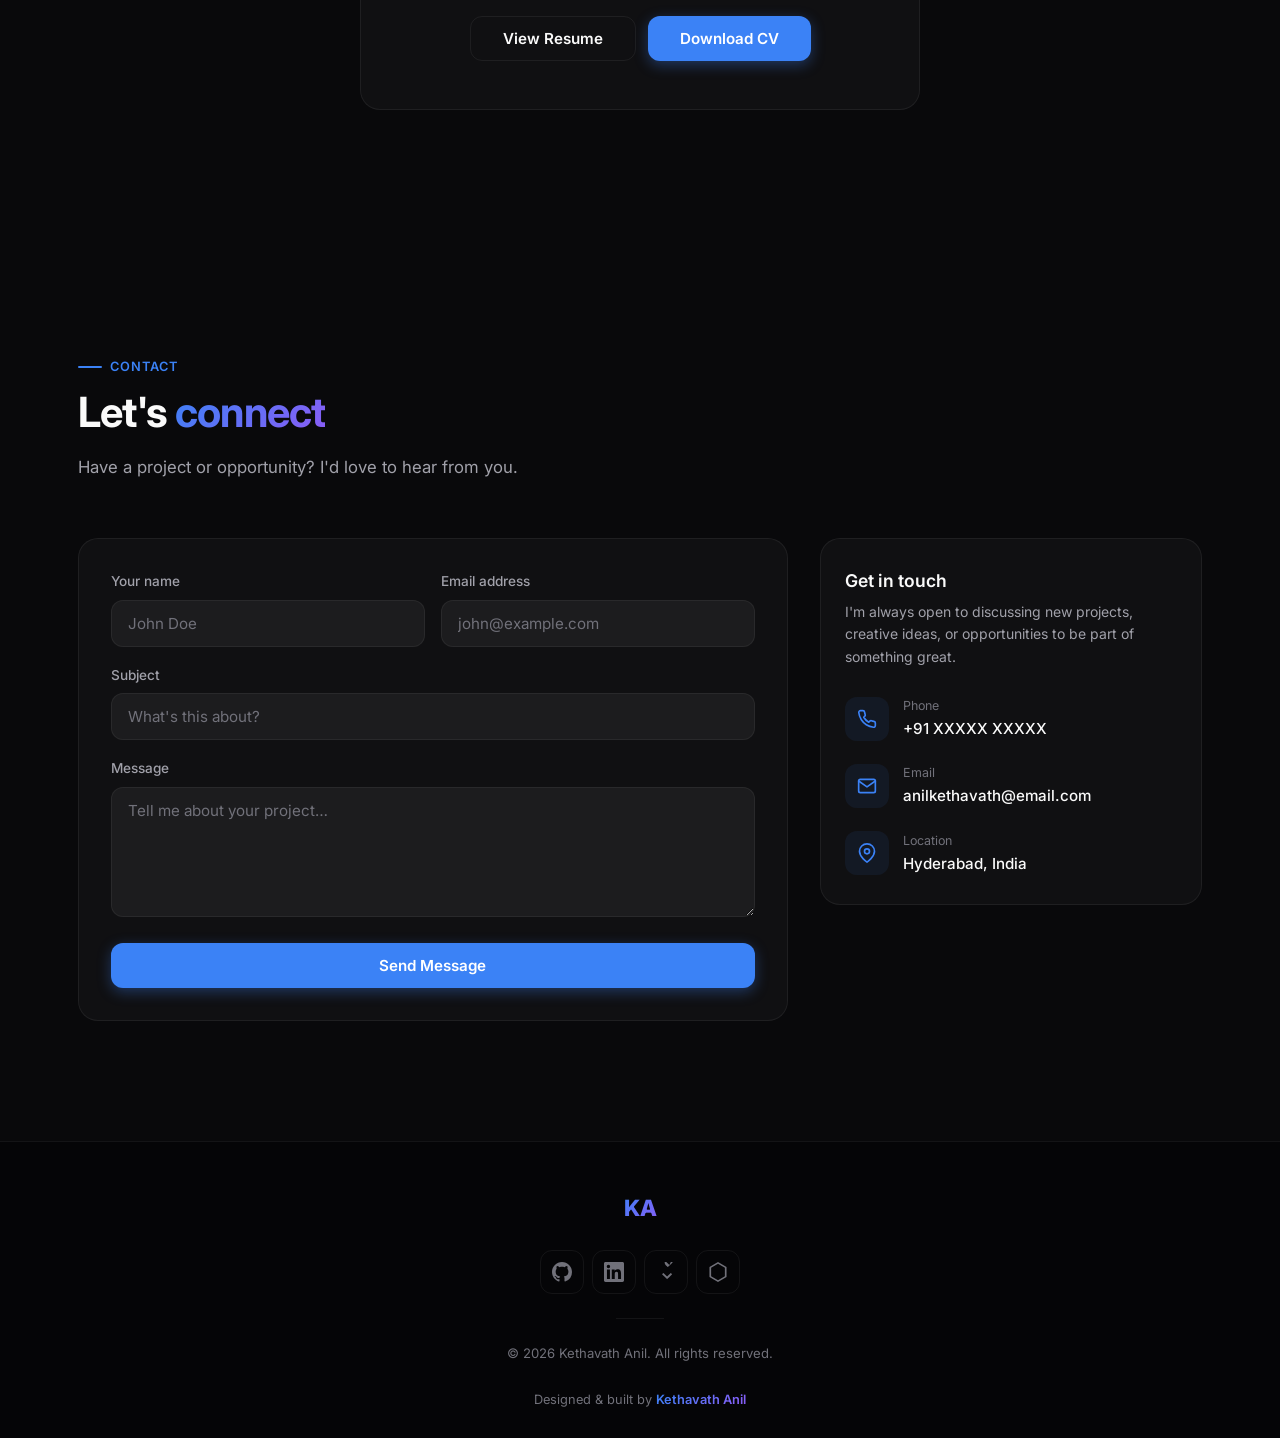
==== commit b678bdbc: "first commit" ====
--- a/portfolio-site/index.html
+++ b/portfolio-site/index.html
@@ -75,10 +75,10 @@
           </button>
         </div>
         <div class="hero-socials">
-          <a href="#" class="social-btn" aria-label="GitHub"><svg viewBox="0 0 24 24"><path d="M12 0C5.37 0 0 5.37 0 12c0 5.31 3.435 9.795 8.205 11.385.6.105.825-.255.825-.57 0-.285-.015-1.23-.015-2.235-3.015.555-3.795-.735-4.035-1.41-.135-.345-.72-1.41-1.23-1.695-.42-.225-1.02-.78-.015-.795.945-.015 1.62.87 1.845 1.23 1.08 1.815 2.805 1.305 3.495.99.105-.78.42-1.305.765-1.605-2.67-.3-5.46-1.335-5.46-5.925 0-1.305.465-2.385 1.23-3.225-.12-.3-.54-1.53.12-3.18 0 0 1.005-.315 3.3 1.23.96-.27 1.98-.405 3-.405s2.04.135 3 .405c2.295-1.56 3.3-1.23 3.3-1.23.66 1.65.24 2.88.12 3.18.765.84 1.23 1.905 1.23 3.225 0 4.605-2.805 5.625-5.475 5.925.435.375.81 1.095.81 2.22 0 1.605-.015 2.895-.015 3.3 0 .315.225.69.825.57A12.02 12.02 0 0024 12c0-6.63-5.37-12-12-12z"/></svg></a>
-          <a href="#" class="social-btn" aria-label="LinkedIn"><svg viewBox="0 0 24 24"><path d="M20.447 20.452h-3.554v-5.569c0-1.328-.027-3.037-1.852-3.037-1.853 0-2.136 1.445-2.136 2.939v5.667H9.351V9h3.414v1.561h.046c.477-.9 1.637-1.85 3.37-1.85 3.601 0 4.267 2.37 4.267 5.455v6.286zM5.337 7.433a2.062 2.062 0 01-2.063-2.065 2.064 2.064 0 112.063 2.065zm1.782 13.019H3.555V9h3.564v11.452zM22.225 0H1.771C.792 0 0 .774 0 1.729v20.542C0 23.227.792 24 1.771 24h20.451C23.2 24 24 23.227 24 22.271V1.729C24 .774 23.2 0 22.222 0h.003z"/></svg></a>
-          <a href="#" class="social-btn" aria-label="LeetCode"><svg viewBox="0 0 24 24"><path d="M16.102 17.93l-2.697 2.607-.106.053-.105-.053-5.648-5.482a.538.538 0 010-.77l.928-.9a.533.533 0 01.752 0l4.074 3.952 4.073-3.951a.533.533 0 01.752 0l.928.9a.538.538 0 010 .77zm-4.697-14.467l2.697 2.607.106.053.105-.053 5.648-5.483a.538.538 0 010-.77l-.928-.9a.533.533 0 00-.752 0L16.102 3.62l-4.074-3.952a.533.533 0 00-.752 0l-.928.9a.538.538 0 000 .77z"/></svg></a>
-          <a href="#" class="social-btn" aria-label="HackerRank"><svg viewBox="0 0 24 24"><path d="M12 0L1.75 6v12L12 24l10.25-6V6zm0 2.249L20.25 7v10l-8.25 4.75L3.75 17V7z"/></svg></a>
+          <a href="https://github.com/ka284" class="social-btn" aria-label="GitHub"><svg viewBox="0 0 24 24"><path d="M12 0C5.37 0 0 5.37 0 12c0 5.31 3.435 9.795 8.205 11.385.6.105.825-.255.825-.57 0-.285-.015-1.23-.015-2.235-3.015.555-3.795-.735-4.035-1.41-.135-.345-.72-1.41-1.23-1.695-.42-.225-1.02-.78-.015-.795.945-.015 1.62.87 1.845 1.23 1.08 1.815 2.805 1.305 3.495.99.105-.78.42-1.305.765-1.605-2.67-.3-5.46-1.335-5.46-5.925 0-1.305.465-2.385 1.23-3.225-.12-.3-.54-1.53.12-3.18 0 0 1.005-.315 3.3 1.23.96-.27 1.98-.405 3-.405s2.04.135 3 .405c2.295-1.56 3.3-1.23 3.3-1.23.66 1.65.24 2.88.12 3.18.765.84 1.23 1.905 1.23 3.225 0 4.605-2.805 5.625-5.475 5.925.435.375.81 1.095.81 2.22 0 1.605-.015 2.895-.015 3.3 0 .315.225.69.825.57A12.02 12.02 0 0024 12c0-6.63-5.37-12-12-12z"/></svg></a>
+          <a href="https://www.linkedin.com/in/kethavath-anil-bb7a41299/" class="social-btn" aria-label="LinkedIn"><svg viewBox="0 0 24 24"><path d="M20.447 20.452h-3.554v-5.569c0-1.328-.027-3.037-1.852-3.037-1.853 0-2.136 1.445-2.136 2.939v5.667H9.351V9h3.414v1.561h.046c.477-.9 1.637-1.85 3.37-1.85 3.601 0 4.267 2.37 4.267 5.455v6.286zM5.337 7.433a2.062 2.062 0 01-2.063-2.065 2.064 2.064 0 112.063 2.065zm1.782 13.019H3.555V9h3.564v11.452zM22.225 0H1.771C.792 0 0 .774 0 1.729v20.542C0 23.227.792 24 1.771 24h20.451C23.2 24 24 23.227 24 22.271V1.729C24 .774 23.2 0 22.222 0h.003z"/></svg></a>
+          <a href="https://leetcode.com/u/kethavath12/" class="social-btn" aria-label="LeetCode"><svg viewBox="0 0 24 24"><path d="M16.102 17.93l-2.697 2.607-.106.053-.105-.053-5.648-5.482a.538.538 0 010-.77l.928-.9a.533.533 0 01.752 0l4.074 3.952 4.073-3.951a.533.533 0 01.752 0l.928.9a.538.538 0 010 .77zm-4.697-14.467l2.697 2.607.106.053.105-.053 5.648-5.483a.538.538 0 010-.77l-.928-.9a.533.533 0 00-.752 0L16.102 3.62l-4.074-3.952a.533.533 0 00-.752 0l-.928.9a.538.538 0 000 .77z"/></svg></a>
+          <a href="https://www.hackerrank.com/profile/kethavathanil308" class="social-btn" aria-label="HackerRank"><svg viewBox="0 0 24 24"><path d="M12 0L1.75 6v12L12 24l10.25-6V6zm0 2.249L20.25 7v10l-8.25 4.75L3.75 17V7z"/></svg></a>
         </div>
       </div>
       <div class="hero-visual"><img src="images/hero-illustration.png" alt="Developer illustration" loading="eager"></div>
@@ -122,14 +122,14 @@
     </div>
     <div class="skills-grid">
       <div class="card skill-card anim from-zoom d1"><h3>Languages</h3><div class="skill-tags">
-        <span class="skill-tag"><span class="e">🟧</span>HTML</span><span class="skill-tag"><span class="e">🟦</span>CSS</span><span class="skill-tag"><span class="e">🟨</span>JavaScript</span><span class="skill-tag"><span class="e">🐍</span>Python</span><span class="skill-tag"><span class="e">🗃️</span>SQL</span><span class="skill-tag"><span class="e">💻</span>Bash</span>
+        <span class="skill-tag"><span class="e"></span><a href="https://www.google.com/url?sa=t&source=web&rct=j&opi=89978449&url=https://en.wikipedia.org/wiki/HTML&ved=2ahUKEwinvrjXsr6VAxURaHADHa-1APUQFnoECBkQAQ&usg=AOvVaw2gzluefsF-H7bfUJ9qJGae " >Html</a> </span><span class="skill-tag"><span class="e"></span><a href="https://www.google.com/url?sa=t&source=web&rct=j&opi=89978449&url=https://en.wikipedia.org/wiki/CSS&ved=2ahUKEwiD9575s76VAxVpzDgGHfHcGiQQFnoECBkQAQ&usg=AOvVaw2AefRLcVpaGBVUS8Z-YOq4" >CSS</a> </span><span class="skill-tag"><span class="e"></span><a href="https://www.google.com/url?sa=t&source=web&rct=j&opi=89978449&url=https://en.wikipedia.org/wiki/JavaScript&ved=2ahUKEwiNsJqMtL6VAxX-3jgGHYtbOlsQFnoECBcQAQ&usg=AOvVaw3D0Sd-NOChK26UxuZJmQZN">JavaScript</a></span><span class="skill-tag"><span class="e"></span><a href="https://www.google.com/url?sa=t&source=web&rct=j&opi=89978449&url=https://en.wikipedia.org/wiki/Python_(programming_language)&ved=2ahUKEwj0sJCotL6VAxXs-DgGHWBYNtgQFnoECBYQAQ&usg=AOvVaw2BukyCCe-5crhZoVjPWlrr">Python</a></span><span class="skill-tag"><span class="e"></span><a href="https://www.google.com/url?sa=t&source=web&rct=j&opi=89978449&url=https://en.wikipedia.org/wiki/SQL&ved=2ahUKEwj879O3tL6VAxWx-zgGHdwoCCYQFnoECCIQAQ&usg=AOvVaw2irpCjQQkESfc-Mldig6D8">SQL</a></span><span class="skill-tag"><span class="e"></span><a href="https://www.google.com/url?sa=t&source=web&rct=j&opi=89978449&url=https://en.wikipedia.org/wiki/Bash_(Unix_shell)&ved=2ahUKEwi4rsfEtL6VAxWe4DgGHa7WB8kQFnoECCoQAQ&usg=AOvVaw3joBHqysofmVvhAyLxRCAC"></a></span>
       </div></div>
-      <div class="card skill-card anim from-zoom d2"><h3>Frameworks</h3><div class="skill-tags"><span class="skill-tag"><span class="e">🐍</span>Django</span></div></div>
+      <div class="card skill-card anim from-zoom d2"><h3>Frameworks</h3><div class="skill-tags"><span class="skill-tag"><span class="e"></span><a href="https://www.google.com/url?sa=t&source=web&rct=j&opi=89978449&url=https://en.wikipedia.org/wiki/Django_(web_framework)&ved=2ahUKEwjnjJ_YtL6VAxXPhWMGHSU-CMgQFnoECEMQAQ&usg=AOvVaw2GwUXjYblSoB1co2-H6Rqx">Django</a></span></div></div>
       <div class="card skill-card anim from-zoom d3"><h3>Tools</h3><div class="skill-tags">
-        <span class="skill-tag"><span class="e">🔀</span>Git</span><span class="skill-tag"><span class="e">🐙</span>GitHub</span><span class="skill-tag"><span class="e">💎</span>VS Code</span><span class="skill-tag"><span class="e">🎨</span>Figma</span>
+        <span class="skill-tag"><span class="e"></span><a href="https://www.google.com/url?sa=t&source=web&rct=j&opi=89978449&url=https://en.wikipedia.org/wiki/Git&ved=2ahUKEwj2hr3ytL6VAxUzw6ACHSqKGZQQFnoECA0QAQ&usg=AOvVaw0mR6q4LmK3M4ft3iKkMUI3">Git</a></span><span class="skill-tag"><span class="e"></span><a href="https://www.google.com/url?sa=t&source=web&rct=j&opi=89978449&url=https://en.wikipedia.org/wiki/GitHub&ved=2ahUKEwjjlPWEtb6VAxWgzzgGHW8BDzoQFnoECCEQAQ&usg=AOvVaw36pWCH3bqY2GTz-KUkccuo">GitHub</a></span><span class="skill-tag"><span class="e"></span>VS Code</span><span class="skill-tag"><span class="e"></span><a href="https://www.google.com/url?sa=t&source=web&rct=j&opi=89978449&url=https://en.wikipedia.org/wiki/Figma&ved=2ahUKEwjKlt-htb6VAxUV1DgGHY6EMFcQFnoECCEQAQ&usg=AOvVaw2CGBkIQ5Aum4HapoQNvxBx">Figma</a></span>
       </div></div>
       <div class="card skill-card anim from-zoom d4"><h3>Soft Skills</h3><div class="skill-tags">
-        <span class="skill-tag"><span class="e">🧩</span>Problem Solving</span><span class="skill-tag"><span class="e">🤝</span>Teamwork</span><span class="skill-tag"><span class="e">💬</span>Communication</span><span class="skill-tag"><span class="e">💡</span>Creativity</span>
+        <span class="skill-tag"><span class="e"></span>Problem Solving</span><span class="skill-tag"><span class="e"></span>Teamwork</span><span class="skill-tag"><span class="e"></span>Communication</span><span class="skill-tag"><span class="e"></span>Creativity</span>
       </div></div>
     </div>
   </div>
@@ -150,8 +150,8 @@
       <button class="filter-btn" data-f="IoT">IoT</button>
     </div>
     <div class="projects-grid">
-      <article class="card project-card anim from-zoom d1" data-cat="Web"><div class="p-img"><img src="images/project-event.png" alt="Event Management System" loading="lazy"></div><div class="p-body"><h3>Event Management System</h3><p class="p-desc">Full-stack event booking platform — organizers create events, users browse and book through a responsive interface.</p><div class="p-tech"><span>HTML</span><span>CSS</span><span>PHP</span><span>MySQL</span></div><ul class="p-features"><li>Event creation</li><li>User booking</li><li>Responsive UI</li><li>Admin panel</li></ul><div class="p-actions"><a href="#" class="btn btn-link">Code</a><a href="#" class="btn btn-primary">Live Demo <svg width="14" height="14" viewBox="0 0 24 24" fill="none" stroke="currentColor" stroke-width="2.5" stroke-linecap="round" stroke-linejoin="round"><line x1="7" y1="17" x2="17" y2="7"/><polyline points="7 7 17 7 17 17"/></svg></a></div></div></article>
-      <article class="card project-card anim from-zoom d2" data-cat="Python"><div class="p-img"><img src="images/project-steganography.png" alt="Steganography System" loading="lazy"></div><div class="p-body"><h3>Multimedia Steganography</h3><p class="p-desc">Secure steganography app using AES encryption to hide confidential data inside multimedia files.</p><div class="p-tech"><span>Python</span><span>HTML</span><span>CSS</span><span>JS</span><span>AES</span></div><ul class="p-features"><li>AES encryption</li><li>File encoding</li><li>Secure hiding</li><li>User-friendly UI</li></ul><div class="p-actions"><a href="#" class="btn btn-link">Code</a><a href="#" class="btn btn-primary">Live Demo <svg width="14" height="14" viewBox="0 0 24 24" fill="none" stroke="currentColor" stroke-width="2.5" stroke-linecap="round" stroke-linejoin="round"><line x1="7" y1="17" x2="17" y2="7"/><polyline points="7 7 17 7 17 17"/></svg></a></div></div></article>
+      <article class="card project-card anim from-zoom d1" data-cat="Web"><div class="p-img"><img src="images/project-event.png" alt="Event Management System" loading="lazy"></div><div class="p-body"><h3>Event Management System</h3><p class="p-desc">Full-stack event booking platform — organizers create events, users browse and book through a responsive interface.</p><div class="p-tech"><span>HTML</span><span>CSS</span><span>PHP</span><span>MySQL</span></div><ul class="p-features"><li>Event creation</li><li>User booking</li><li>Responsive UI</li><li>Admin panel</li></ul><div class="p-actions"><a href="https://github.com/ka284/eventhub" class="btn btn-link">Code</a><a href="#" class="btn btn-primary">Live Demo <svg width="14" height="14" viewBox="0 0 24 24" fill="none" stroke="currentColor" stroke-width="2.5" stroke-linecap="round" stroke-linejoin="round"><line x1="7" y1="17" x2="17" y2="7"/><polyline points="7 7 17 7 17 17"/></svg></a></div></div></article>
+      <article class="card project-card anim from-zoom d2" data-cat="Python"><div class="p-img"><img src="images/project-steganography.png" alt="Steganography System" loading="lazy"></div><div class="p-body"><h3>Multimedia Steganography</h3><p class="p-desc">Secure steganography app using AES encryption to hide confidential data inside multimedia files.</p><div class="p-tech"><span>Python</span><span>HTML</span><span>CSS</span><span>JS</span><span>AES</span></div><ul class="p-features"><li>AES encryption</li><li>File encoding</li><li>Secure hiding</li><li>User-friendly UI</li></ul><div class="p-actions"><a href="https://github.com/ka284/cyber-" class="btn btn-link">Code</a><a href="https://cyber-fvci.onrender.com" class="btn btn-primary">Live Demo <svg width="14" height="14" viewBox="0 0 24 24" fill="none" stroke="currentColor" stroke-width="2.5" stroke-linecap="round" stroke-linejoin="round"><line x1="7" y1="17" x2="17" y2="7"/><polyline points="7 7 17 7 17 17"/></svg></a></div></div></article>
       <article class="card project-card anim from-zoom d3" data-cat="Web"><div class="p-img"><img src="images/project-portfolio.png" alt="Portfolio Website" loading="lazy"></div><div class="p-body"><h3>Portfolio Website</h3><p class="p-desc">Responsive portfolio with modern UI, smooth animations, dark/light mode, and SEO optimization.</p><div class="p-tech"><span>HTML</span><span>CSS</span><span>JavaScript</span></div><ul class="p-features"><li>Dark/Light mode</li><li>Responsive</li><li>Animations</li><li>SEO optimized</li></ul><div class="p-actions"><a href="#" class="btn btn-link">Code</a><a href="#" class="btn btn-primary">Live Demo <svg width="14" height="14" viewBox="0 0 24 24" fill="none" stroke="currentColor" stroke-width="2.5" stroke-linecap="round" stroke-linejoin="round"><line x1="7" y1="17" x2="17" y2="7"/><polyline points="7 7 17 7 17 17"/></svg></a></div></div></article>
       <article class="card project-card anim from-zoom d4" data-cat="IoT"><div class="p-img"><img src="images/project-iot.png" alt="Hazard Mitigation System" loading="lazy"></div><div class="p-body"><h3>Autonomous Hazard Mitigation</h3><p class="p-desc">IoT-based lab safety system — detects hazardous conditions and triggers alerts automatically.</p><div class="p-tech"><span>Arduino</span><span>IoT</span><span>Sensors</span></div><ul class="p-features"><li>Real-time detect</li><li>Auto alerts</li><li>Sensor integration</li><li>Safety automation</li></ul><div class="p-actions"><a href="#" class="btn btn-link">Code</a><a href="#" class="btn btn-primary">Live Demo <svg width="14" height="14" viewBox="0 0 24 24" fill="none" stroke="currentColor" stroke-width="2.5" stroke-linecap="round" stroke-linejoin="round"><line x1="7" y1="17" x2="17" y2="7"/><polyline points="7 7 17 7 17 17"/></svg></a></div></div></article>
     </div>
@@ -166,7 +166,7 @@
       <h2 class="sec-title">Professional <span class="grad">credentials</span></h2>
     </div>
     <div class="certs-grid">
-      <div class="card cert-card anim from-zoom d1"><div class="cert-icon">📊</div><div><h3>HP Data Science &amp; Analytics</h3><p>HP</p></div></div>
+      <div class="card cert-card anim from-zoom d1"><div class="cert-icon">📊</div><div><h3><a href="https://www.life-global.org/certificate/8cc1d7af-f5df-4878-8dc9-40ec043ffc9b" >Data Science &amp; Analytics</a></h3><p>HP</p></div></div>
       <div class="card cert-card anim from-zoom d2"><div class="cert-icon">💻</div><div><h3>Web Development with VS Code</h3><p>Microsoft</p></div></div>
       <div class="card cert-card anim from-zoom d3"><div class="cert-icon">☁️</div><div><h3>AWS Cloud Practitioner</h3><p>Amazon Web Services</p></div></div>
       <div class="card cert-card anim from-zoom d4"><div class="cert-icon">🌍</div><div><h3>Cambridge Linguaskill</h3><p>Cambridge Assessment</p></div></div>
@@ -188,10 +188,10 @@
       <div class="card ach-card anim from-zoom d3"><div class="ach-emoji">⭐</div><h3>HackerRank Practice</h3><p>Regular practice across multiple languages and problem domains.</p></div>
     </div>
     <div class="profiles-grid" style="margin-top:48px">
-      <a href="#" class="card profile-card anim from-zoom d1"><svg viewBox="0 0 24 24" style="width:26px;height:26px;fill:currentColor"><path d="M12 0C5.37 0 0 5.37 0 12c0 5.31 3.435 9.795 8.205 11.385.6.105.825-.255.825-.57 0-.285-.015-1.23-.015-2.235-3.015.555-3.795-.735-4.035-1.41-.135-.345-.72-1.41-1.23-1.695-.42-.225-1.02-.78-.015-.795.945-.015 1.62.87 1.845 1.23 1.08 1.815 2.805 1.305 3.495.99.105-.78.42-1.305.765-1.605-2.67-.3-5.46-1.335-5.46-5.925 0-1.305.465-2.385 1.23-3.225-.12-.3-.54-1.53.12-3.18 0 0 1.005-.315 3.3 1.23.96-.27 1.98-.405 3-.405s2.04.135 3 .405c2.295-1.56 3.3-1.23 3.3-1.23.66 1.65.24 2.88.12 3.18.765.84 1.23 1.905 1.23 3.225 0 4.605-2.805 5.625-5.475 5.925.435.375.81 1.095.81 2.22 0 1.605-.015 2.895-.015 3.3 0 .315.225.69.825.57A12.02 12.02 0 0024 12c0-6.63-5.37-12-12-12z"/></svg><span class="p-name">GitHub</span><span class="p-visit">Visit →</span></a>
-      <a href="#" class="card profile-card anim from-zoom d2"><svg viewBox="0 0 24 24" style="width:26px;height:26px;fill:currentColor"><path d="M20.447 20.452h-3.554v-5.569c0-1.328-.027-3.037-1.852-3.037-1.853 0-2.136 1.445-2.136 2.939v5.667H9.351V9h3.414v1.561h.046c.477-.9 1.637-1.85 3.37-1.85 3.601 0 4.267 2.37 4.267 5.455v6.286zM5.337 7.433a2.062 2.062 0 01-2.063-2.065 2.064 2.064 0 112.063 2.065zm1.782 13.019H3.555V9h3.564v11.452zM22.225 0H1.771C.792 0 0 .774 0 1.729v20.542C0 23.227.792 24 1.771 24h20.451C23.2 24 24 23.227 24 22.271V1.729C24 .774 23.2 0 22.222 0h.003z"/></svg><span class="p-name">LinkedIn</span><span class="p-visit">Visit →</span></a>
-      <a href="#" class="card profile-card anim from-zoom d3"><svg viewBox="0 0 24 24" style="width:26px;height:26px;fill:currentColor"><path d="M16.102 17.93l-2.697 2.607-.106.053-.105-.053-5.648-5.482a.538.538 0 010-.77l.928-.9a.533.533 0 01.752 0l4.074 3.952 4.073-3.951a.533.533 0 01.752 0l.928.9a.538.538 0 010 .77zm-4.697-14.467l2.697 2.607.106.053.105-.053 5.648-5.483a.538.538 0 010-.77l-.928-.9a.533.533 0 00-.752 0L16.102 3.62l-4.074-3.952a.533.533 0 00-.752 0l-.928.9a.538.538 0 000 .77z"/></svg><span class="p-name">LeetCode</span><span class="p-visit">Visit →</span></a>
-      <a href="#" class="card profile-card anim from-zoom d4"><svg viewBox="0 0 24 24" style="width:26px;height:26px;fill:currentColor"><path d="M12 0L1.75 6v12L12 24l10.25-6V6zm0 2.249L20.25 7v10l-8.25 4.75L3.75 17V7z"/></svg><span class="p-name">HackerRank</span><span class="p-visit">Visit →</span></a>
+      <a href="https://github.com/ka284" target="_blank" rel="noopener" class="card profile-card anim from-zoom d1"><svg viewBox="0 0 24 24" style="width:26px;height:26px;fill:currentColor"><path d="M12 0C5.37 0 0 5.37 0 12c0 5.31 3.435 9.795 8.205 11.385.6.105.825-.255.825-.57 0-.285-.015-1.23-.015-2.235-3.015.555-3.795-.735-4.035-1.41-.135-.345-.72-1.41-1.23-1.695-.42-.225-1.02-.78-.015-.795.945-.015 1.62.87 1.845 1.23 1.08 1.815 2.805 1.305 3.495.99.105-.78.42-1.305.765-1.605-2.67-.3-5.46-1.335-5.46-5.925 0-1.305.465-2.385 1.23-3.225-.12-.3-.54-1.53.12-3.18 0 0 1.005-.315 3.3 1.23.96-.27 1.98-.405 3-.405s2.04.135 3 .405c2.295-1.56 3.3-1.23 3.3-1.23.66 1.65.24 2.88.12 3.18.765.84 1.23 1.905 1.23 3.225 0 4.605-2.805 5.625-5.475 5.925.435.375.81 1.095.81 2.22 0 1.605-.015 2.895-.015 3.3 0 .315.225.69.825.57A12.02 12.02 0 0024 12c0-6.63-5.37-12-12-12z"/></svg><span class="p-name">GitHub</span><span class="p-visit">Visit →</span></a>
+      <a href="https://www.linkedin.com/in/kethavath-anil-bb7a41299" target="_blank" rel="noopener" class="card profile-card anim from-zoom d2"><svg viewBox="0 0 24 24" style="width:26px;height:26px;fill:currentColor"><path d="M20.447 20.452h-3.554v-5.569c0-1.328-.027-3.037-1.852-3.037-1.853 0-2.136 1.445-2.136 2.939v5.667H9.351V9h3.414v1.561h.046c.477-.9 1.637-1.85 3.37-1.85 3.601 0 4.267 2.37 4.267 5.455v6.286zM5.337 7.433a2.062 2.062 0 01-2.063-2.065 2.064 2.064 0 112.063 2.065zm1.782 13.019H3.555V9h3.564v11.452zM22.225 0H1.771C.792 0 0 .774 0 1.729v20.542C0 23.227.792 24 1.771 24h20.451C23.2 24 24 23.227 24 22.271V1.729C24 .774 23.2 0 22.222 0h.003z"/></svg><span class="p-name">LinkedIn</span><span class="p-visit">Visit →</span></a>
+      <a href="https://leetcode.com/u/kethavath12/" target="_blank" rel="noopener"  class="card profile-card anim from-zoom d3"><svg viewBox="0 0 24 24" style="width:26px;height:26px;fill:currentColor"><path d="M16.102 17.93l-2.697 2.607-.106.053-.105-.053-5.648-5.482a.538.538 0 010-.77l.928-.9a.533.533 0 01.752 0l4.074 3.952 4.073-3.951a.533.533 0 01.752 0l.928.9a.538.538 0 010 .77zm-4.697-14.467l2.697 2.607.106.053.105-.053 5.648-5.483a.538.538 0 010-.77l-.928-.9a.533.533 0 00-.752 0L16.102 3.62l-4.074-3.952a.533.533 0 00-.752 0l-.928.9a.538.538 0 000 .77z"/></svg><span class="p-name">LeetCode</span><span class="p-visit">Visit →</span></a>
+      <a href="https://www.hackerrank.com/profile/kethavathanil308" target="_blank" rel="noopener" class="card profile-card anim from-zoom d4"><svg viewBox="0 0 24 24" style="width:26px;height:26px;fill:currentColor"><path d="M12 0L1.75 6v12L12 24l10.25-6V6zm0 2.249L20.25 7v10l-8.25 4.75L3.75 17V7z"/></svg><span class="p-name">HackerRank</span><span class="p-visit">Visit →</span></a>
     </div>
   </div>
 </section>
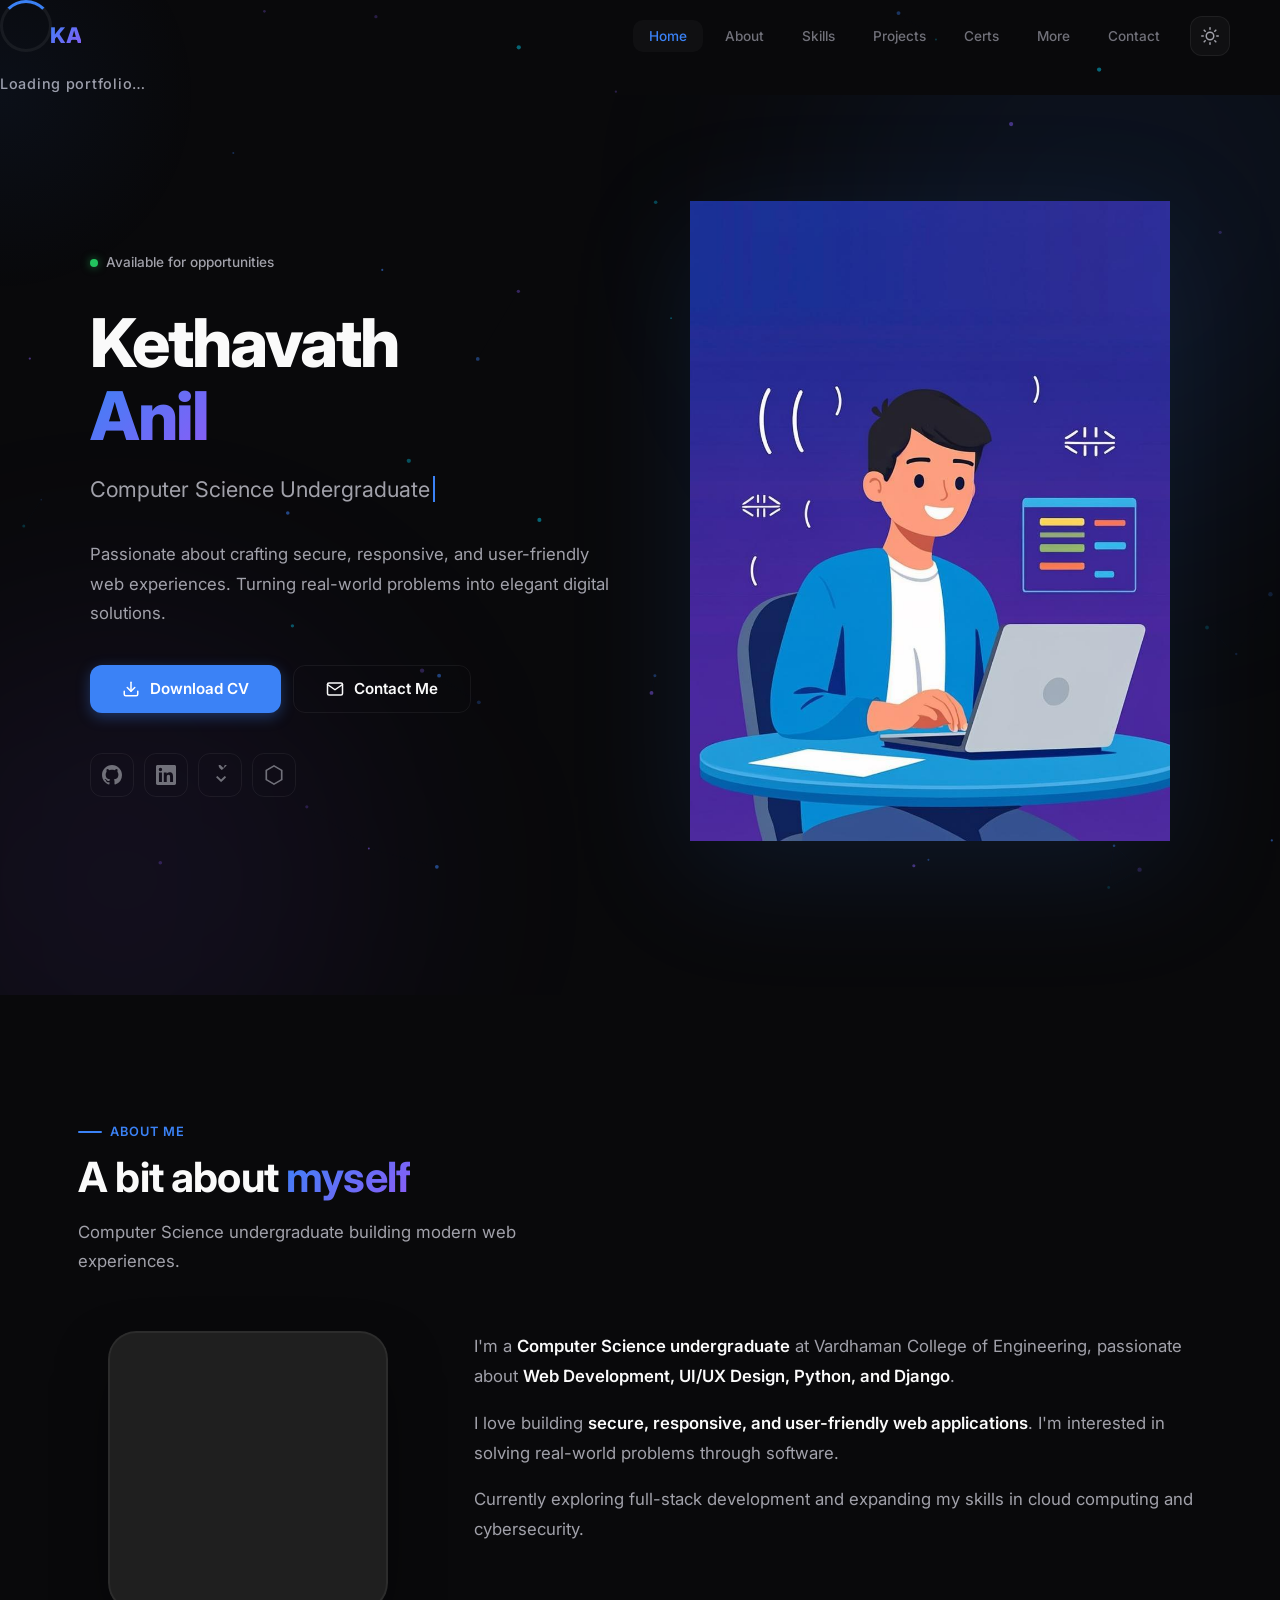
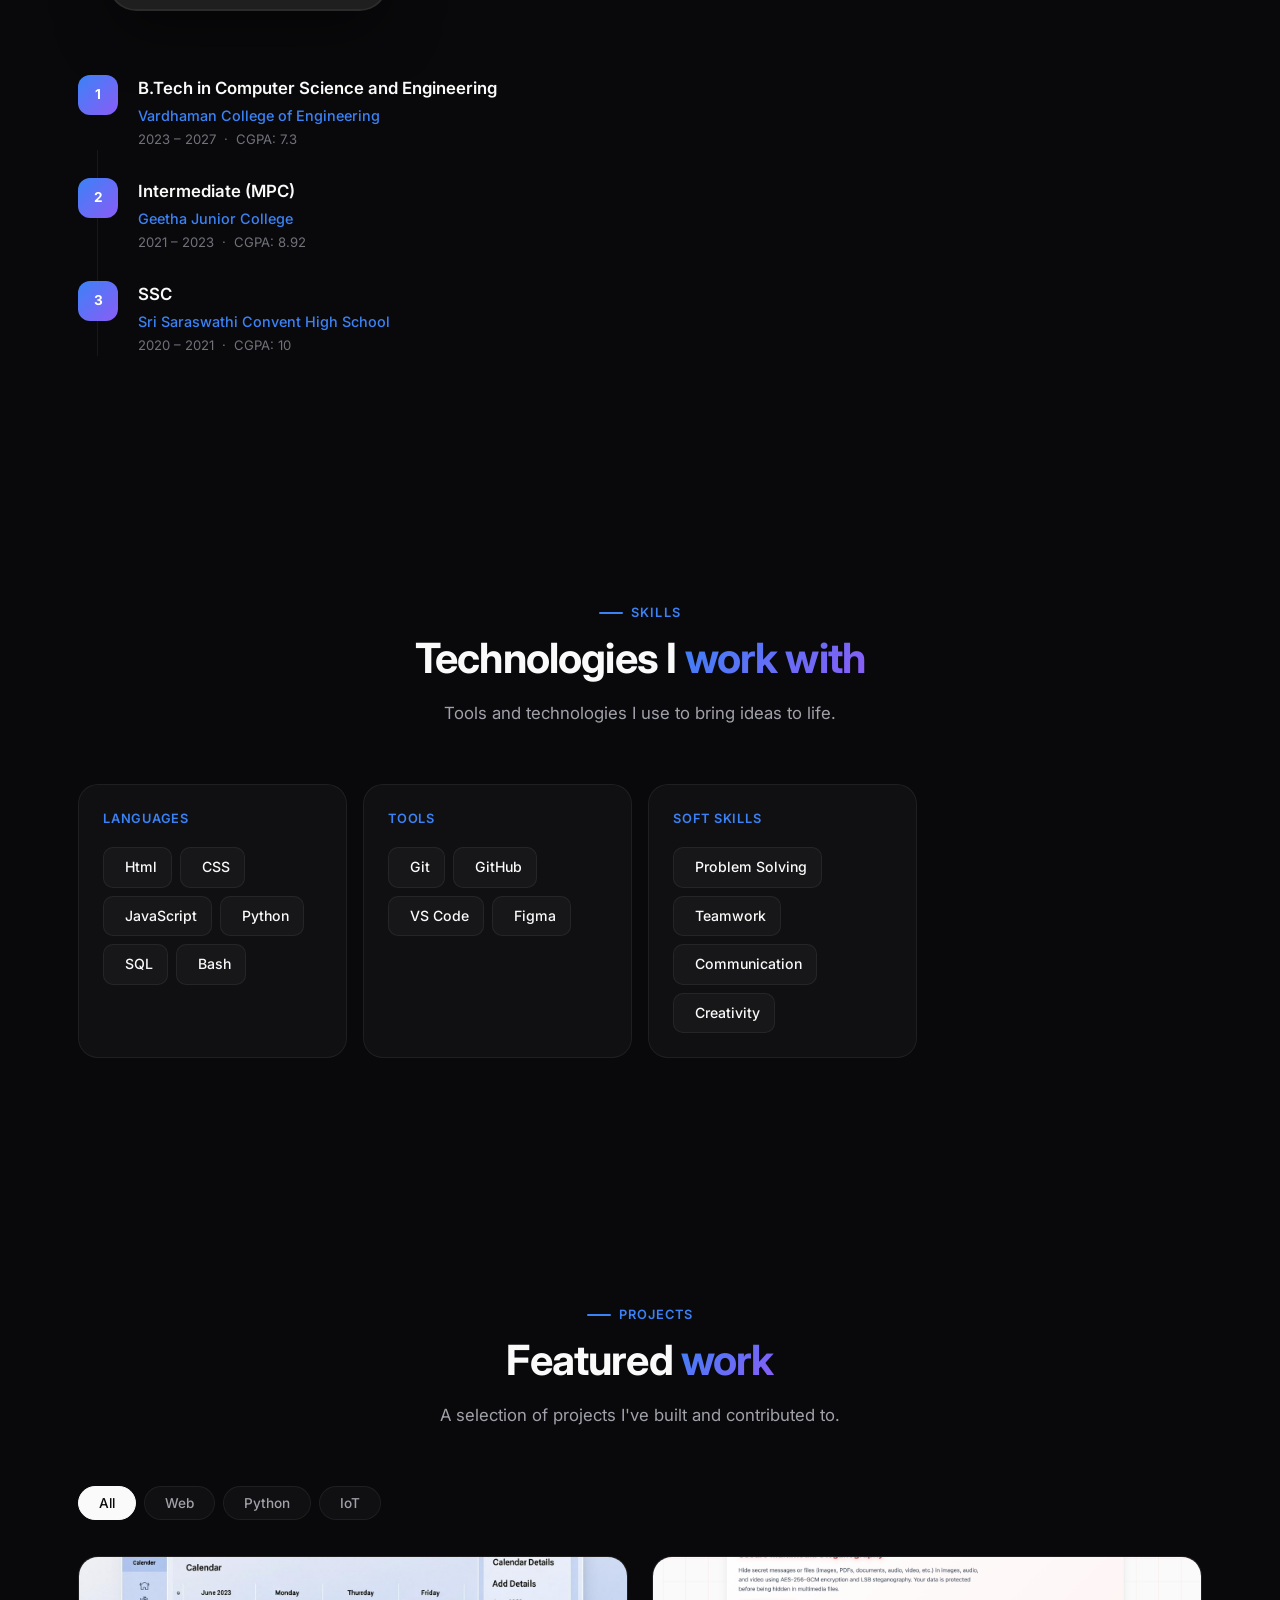
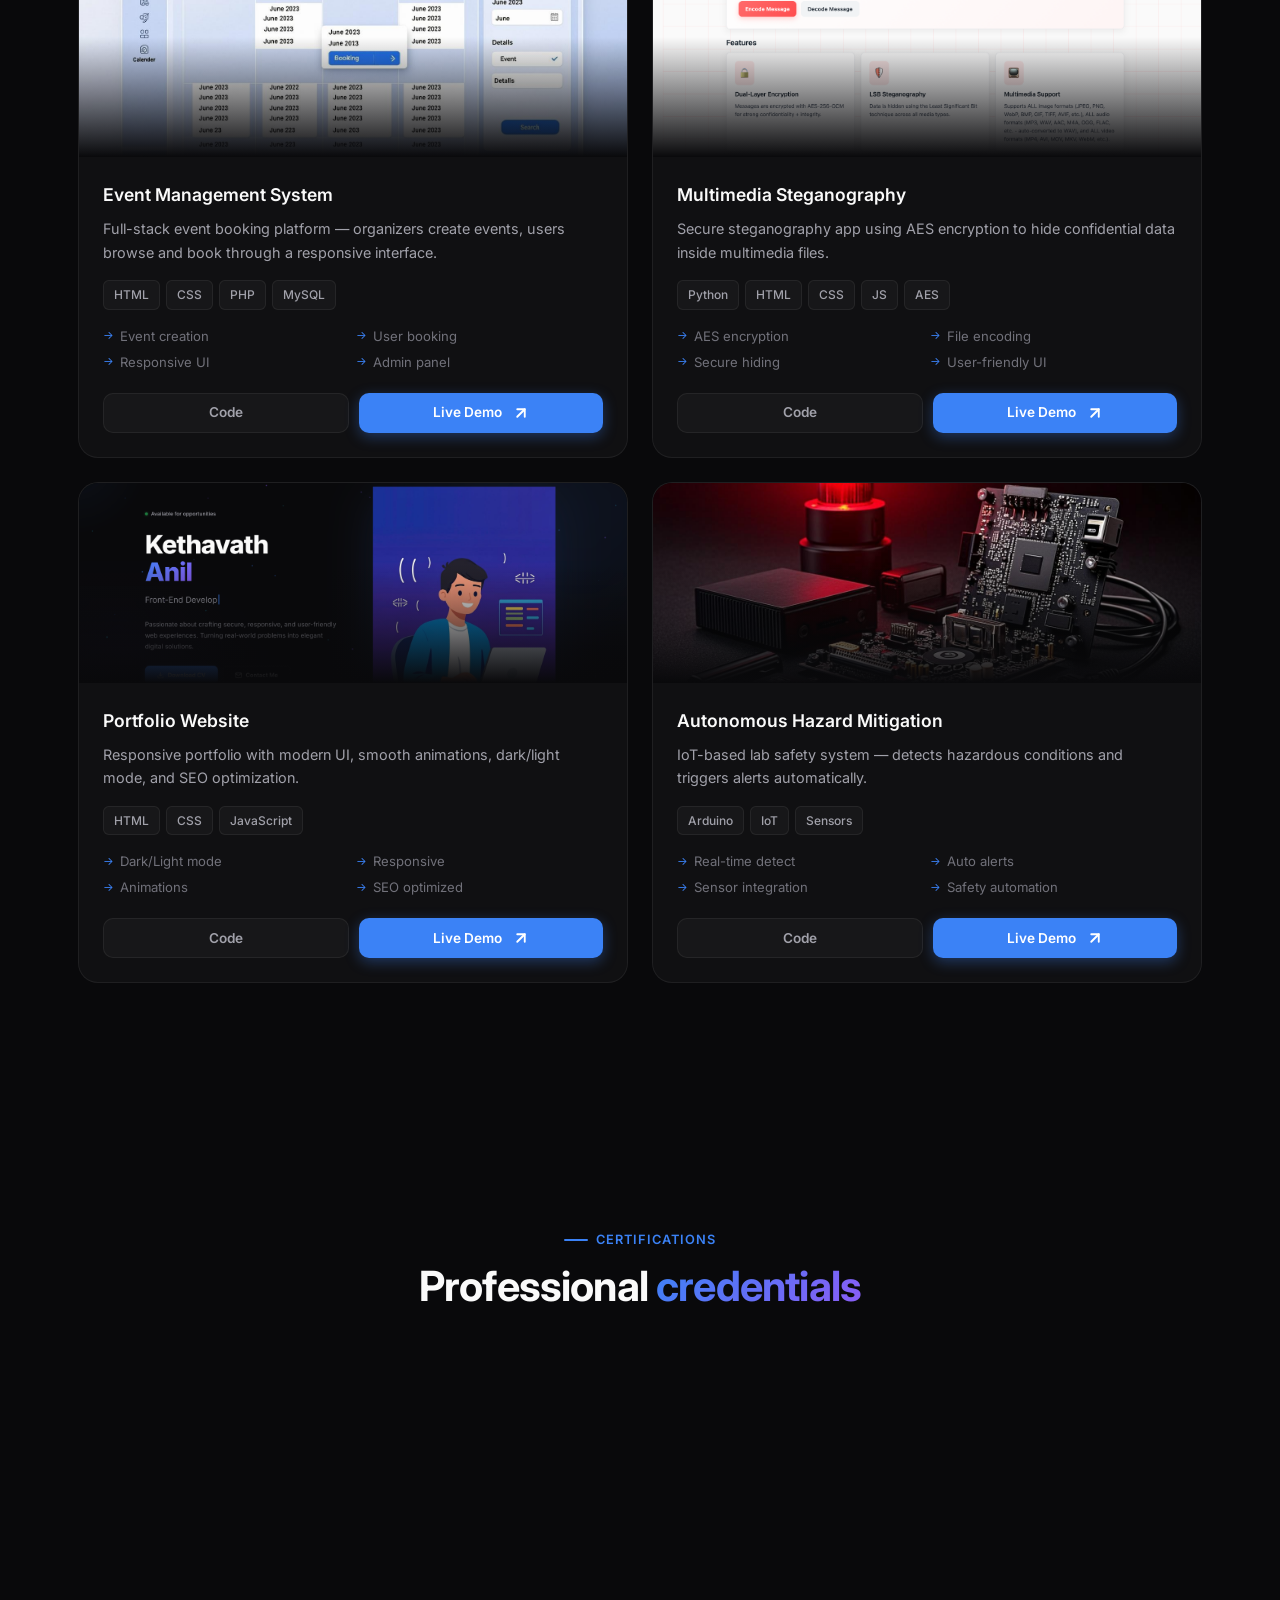
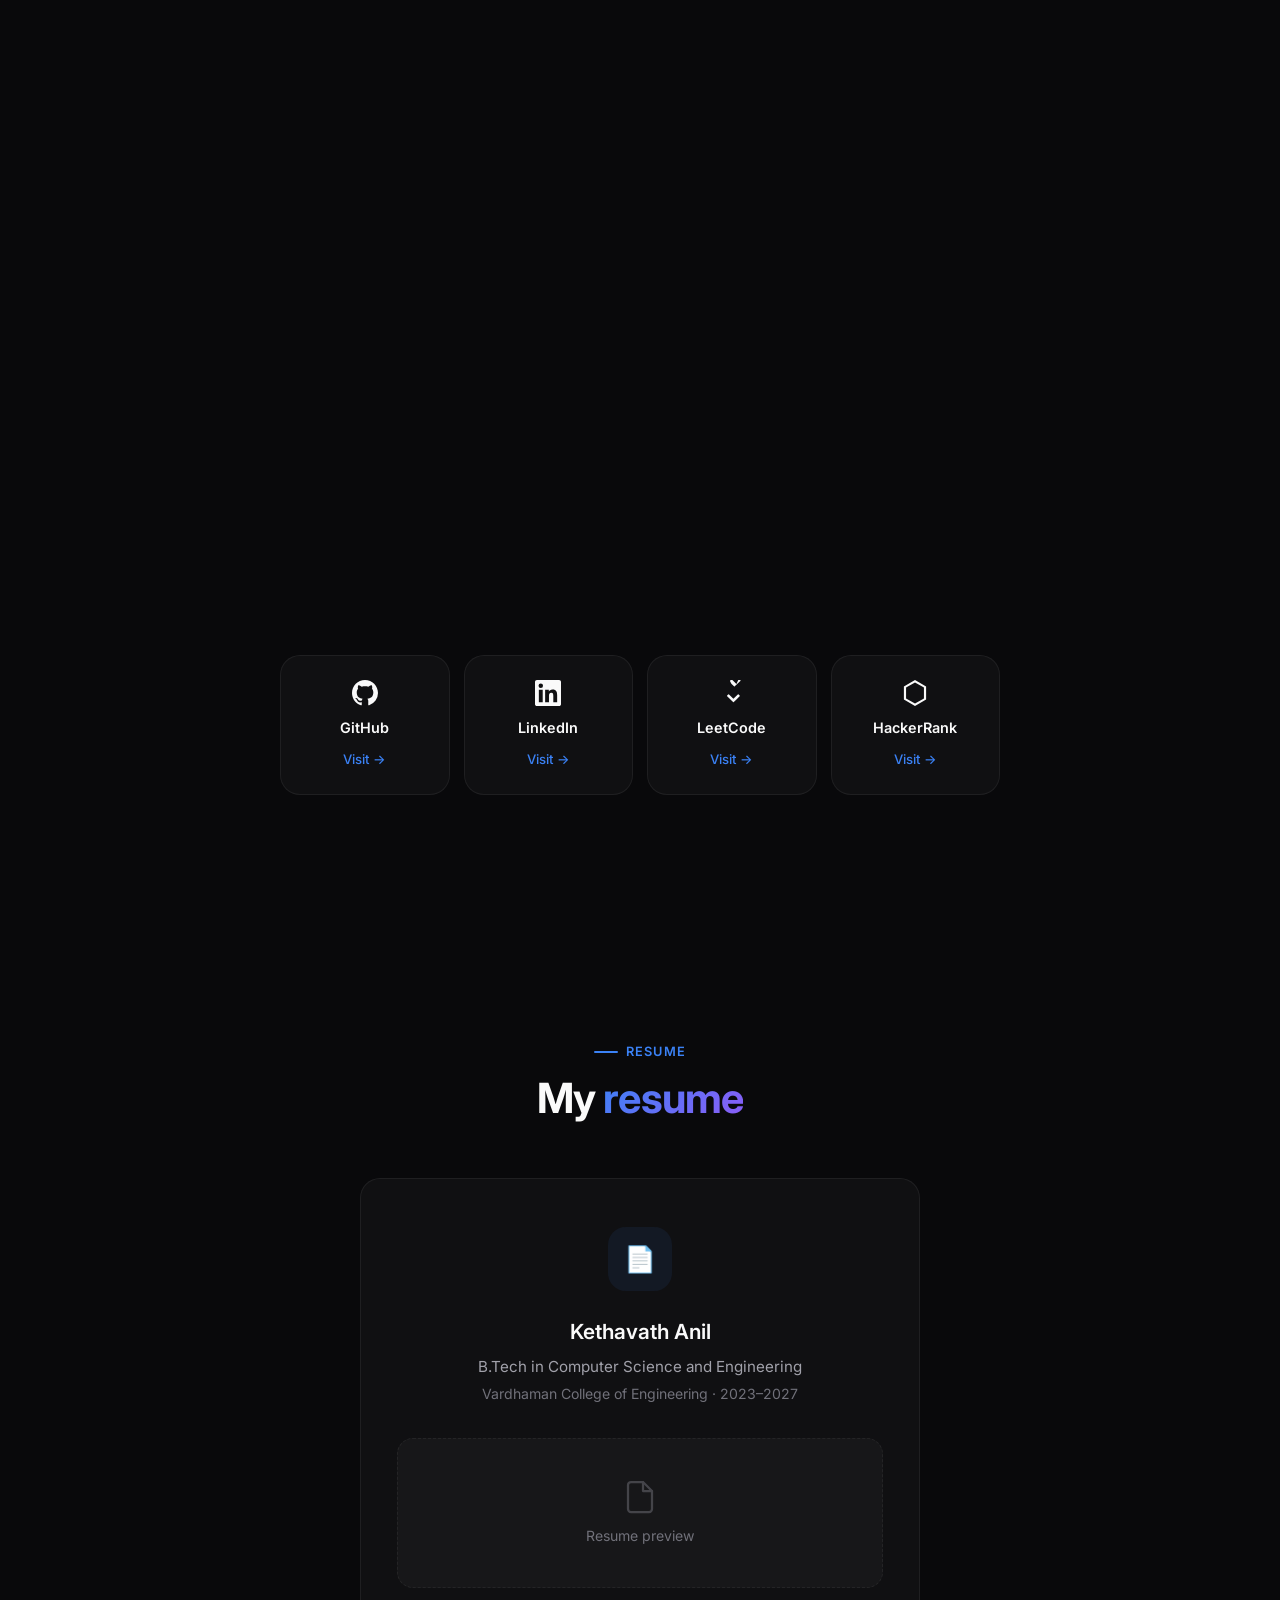
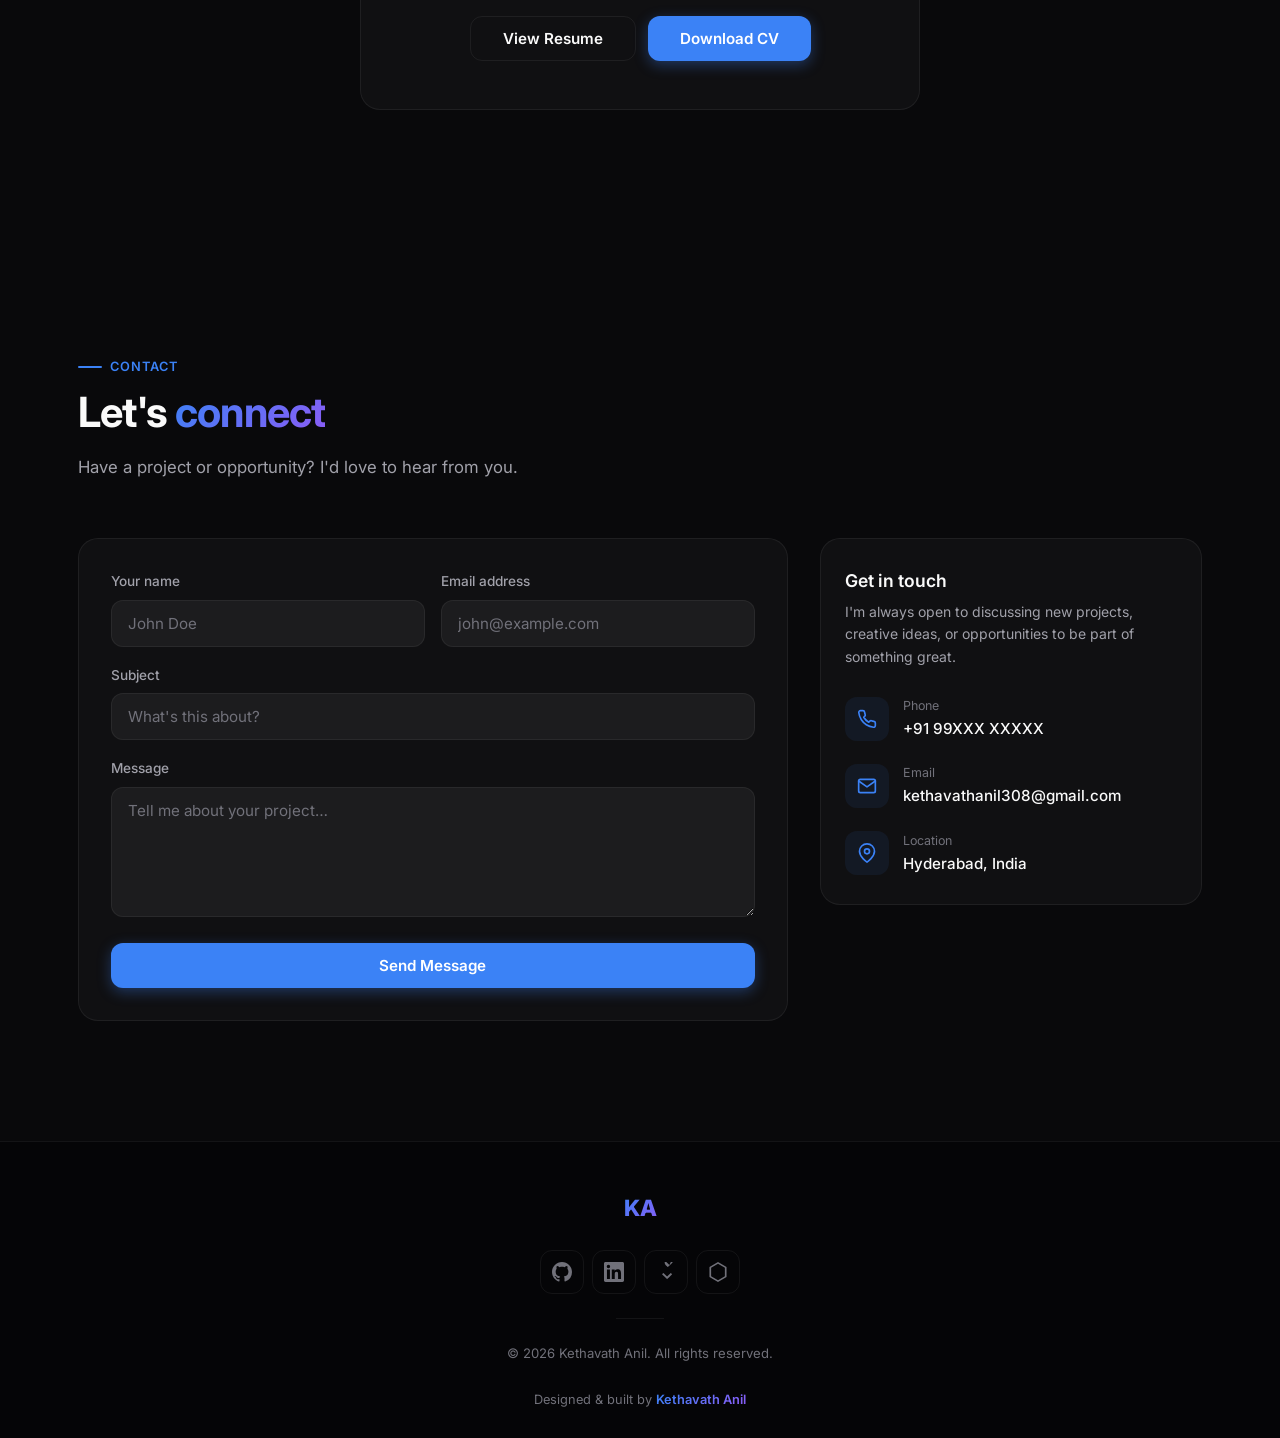
==== commit 4977cdc1: "Your message here" ====
--- a/portfolio-site/index.html
+++ b/portfolio-site/index.html
@@ -65,7 +65,7 @@
         <div class="hero-role"><span id="typed"></span><span class="cursor-blink"></span></div>
         <p class="hero-desc">Passionate about crafting secure, responsive, and user-friendly web experiences. Turning real-world problems into elegant digital solutions.</p>
         <div class="hero-btns">
-          <a href="resume.pdf" download class="btn btn-primary">
+          <a href="resume-2.pdf" download class="btn btn-primary">
             <svg viewBox="0 0 24 24" fill="none" stroke="currentColor" stroke-width="2" stroke-linecap="round" stroke-linejoin="round"><path d="M21 15v4a2 2 0 01-2 2H5a2 2 0 01-2-2v-4"/><polyline points="7 10 12 15 17 10"/><line x1="12" y1="15" x2="12" y2="3"/></svg>
             Download CV
           </a>
@@ -122,9 +122,9 @@
     </div>
     <div class="skills-grid">
       <div class="card skill-card anim from-zoom d1"><h3>Languages</h3><div class="skill-tags">
-        <span class="skill-tag"><span class="e"></span><a href="https://www.google.com/url?sa=t&source=web&rct=j&opi=89978449&url=https://en.wikipedia.org/wiki/HTML&ved=2ahUKEwinvrjXsr6VAxURaHADHa-1APUQFnoECBkQAQ&usg=AOvVaw2gzluefsF-H7bfUJ9qJGae " >Html</a> </span><span class="skill-tag"><span class="e"></span><a href="https://www.google.com/url?sa=t&source=web&rct=j&opi=89978449&url=https://en.wikipedia.org/wiki/CSS&ved=2ahUKEwiD9575s76VAxVpzDgGHfHcGiQQFnoECBkQAQ&usg=AOvVaw2AefRLcVpaGBVUS8Z-YOq4" >CSS</a> </span><span class="skill-tag"><span class="e"></span><a href="https://www.google.com/url?sa=t&source=web&rct=j&opi=89978449&url=https://en.wikipedia.org/wiki/JavaScript&ved=2ahUKEwiNsJqMtL6VAxX-3jgGHYtbOlsQFnoECBcQAQ&usg=AOvVaw3D0Sd-NOChK26UxuZJmQZN">JavaScript</a></span><span class="skill-tag"><span class="e"></span><a href="https://www.google.com/url?sa=t&source=web&rct=j&opi=89978449&url=https://en.wikipedia.org/wiki/Python_(programming_language)&ved=2ahUKEwj0sJCotL6VAxXs-DgGHWBYNtgQFnoECBYQAQ&usg=AOvVaw2BukyCCe-5crhZoVjPWlrr">Python</a></span><span class="skill-tag"><span class="e"></span><a href="https://www.google.com/url?sa=t&source=web&rct=j&opi=89978449&url=https://en.wikipedia.org/wiki/SQL&ved=2ahUKEwj879O3tL6VAxWx-zgGHdwoCCYQFnoECCIQAQ&usg=AOvVaw2irpCjQQkESfc-Mldig6D8">SQL</a></span><span class="skill-tag"><span class="e"></span><a href="https://www.google.com/url?sa=t&source=web&rct=j&opi=89978449&url=https://en.wikipedia.org/wiki/Bash_(Unix_shell)&ved=2ahUKEwi4rsfEtL6VAxWe4DgGHa7WB8kQFnoECCoQAQ&usg=AOvVaw3joBHqysofmVvhAyLxRCAC"></a></span>
+        <span class="skill-tag"><span class="e"></span><a href="https://www.google.com/url?sa=t&source=web&rct=j&opi=89978449&url=https://en.wikipedia.org/wiki/HTML&ved=2ahUKEwinvrjXsr6VAxURaHADHa-1APUQFnoECBkQAQ&usg=AOvVaw2gzluefsF-H7bfUJ9qJGae " >Html</a> </span><span class="skill-tag"><span class="e"></span><a href="https://www.google.com/url?sa=t&source=web&rct=j&opi=89978449&url=https://en.wikipedia.org/wiki/CSS&ved=2ahUKEwiD9575s76VAxVpzDgGHfHcGiQQFnoECBkQAQ&usg=AOvVaw2AefRLcVpaGBVUS8Z-YOq4" >CSS</a> </span><span class="skill-tag"><span class="e"></span><a href="https://www.google.com/url?sa=t&source=web&rct=j&opi=89978449&url=https://en.wikipedia.org/wiki/JavaScript&ved=2ahUKEwiNsJqMtL6VAxX-3jgGHYtbOlsQFnoECBcQAQ&usg=AOvVaw3D0Sd-NOChK26UxuZJmQZN">JavaScript</a></span><span class="skill-tag"><span class="e"></span><a href="https://www.google.com/url?sa=t&source=web&rct=j&opi=89978449&url=https://en.wikipedia.org/wiki/Python_(programming_language)&ved=2ahUKEwj0sJCotL6VAxXs-DgGHWBYNtgQFnoECBYQAQ&usg=AOvVaw2BukyCCe-5crhZoVjPWlrr">Python</a></span><span class="skill-tag"><span class="e"></span><a href="https://www.google.com/url?sa=t&source=web&rct=j&opi=89978449&url=https://en.wikipedia.org/wiki/SQL&ved=2ahUKEwj879O3tL6VAxWx-zgGHdwoCCYQFnoECCIQAQ&usg=AOvVaw2irpCjQQkESfc-Mldig6D8">SQL</a></span><span class="skill-tag"><span class="e"></span><a href="https://www.google.com/url?sa=t&source=web&rct=j&opi=89978449&url=https://en.wikipedia.org/wiki/Bash_(Unix_shell)&ved=2ahUKEwi4rsfEtL6VAxWe4DgGHa7WB8kQFnoECCoQAQ&usg=AOvVaw3joBHqysofmVvhAyLxRCAC">Bash</a></span>
       </div></div>
-      <div class="card skill-card anim from-zoom d2"><h3>Frameworks</h3><div class="skill-tags"><span class="skill-tag"><span class="e"></span><a href="https://www.google.com/url?sa=t&source=web&rct=j&opi=89978449&url=https://en.wikipedia.org/wiki/Django_(web_framework)&ved=2ahUKEwjnjJ_YtL6VAxXPhWMGHSU-CMgQFnoECEMQAQ&usg=AOvVaw2GwUXjYblSoB1co2-H6Rqx">Django</a></span></div></div>
+      <!-- <div class="card skill-card anim from-zoom d2"><h3>Frameworks</h3><div class="skill-tags"><span class="skill-tag"><span class="e"></span><a href="https://www.google.com/url?sa=t&source=web&rct=j&opi=89978449&url=https://en.wikipedia.org/wiki/Django_(web_framework)&ved=2ahUKEwjnjJ_YtL6VAxXPhWMGHSU-CMgQFnoECEMQAQ&usg=AOvVaw2GwUXjYblSoB1co2-H6Rqx">Django</a></span></div></div> -->
       <div class="card skill-card anim from-zoom d3"><h3>Tools</h3><div class="skill-tags">
         <span class="skill-tag"><span class="e"></span><a href="https://www.google.com/url?sa=t&source=web&rct=j&opi=89978449&url=https://en.wikipedia.org/wiki/Git&ved=2ahUKEwj2hr3ytL6VAxUzw6ACHSqKGZQQFnoECA0QAQ&usg=AOvVaw0mR6q4LmK3M4ft3iKkMUI3">Git</a></span><span class="skill-tag"><span class="e"></span><a href="https://www.google.com/url?sa=t&source=web&rct=j&opi=89978449&url=https://en.wikipedia.org/wiki/GitHub&ved=2ahUKEwjjlPWEtb6VAxWgzzgGHW8BDzoQFnoECCEQAQ&usg=AOvVaw36pWCH3bqY2GTz-KUkccuo">GitHub</a></span><span class="skill-tag"><span class="e"></span>VS Code</span><span class="skill-tag"><span class="e"></span><a href="https://www.google.com/url?sa=t&source=web&rct=j&opi=89978449&url=https://en.wikipedia.org/wiki/Figma&ved=2ahUKEwjKlt-htb6VAxUV1DgGHY6EMFcQFnoECCEQAQ&usg=AOvVaw2CGBkIQ5Aum4HapoQNvxBx">Figma</a></span>
       </div></div>
@@ -152,7 +152,7 @@
     <div class="projects-grid">
       <article class="card project-card anim from-zoom d1" data-cat="Web"><div class="p-img"><img src="images/project-event.png" alt="Event Management System" loading="lazy"></div><div class="p-body"><h3>Event Management System</h3><p class="p-desc">Full-stack event booking platform — organizers create events, users browse and book through a responsive interface.</p><div class="p-tech"><span>HTML</span><span>CSS</span><span>PHP</span><span>MySQL</span></div><ul class="p-features"><li>Event creation</li><li>User booking</li><li>Responsive UI</li><li>Admin panel</li></ul><div class="p-actions"><a href="https://github.com/ka284/eventhub" class="btn btn-link">Code</a><a href="#" class="btn btn-primary">Live Demo <svg width="14" height="14" viewBox="0 0 24 24" fill="none" stroke="currentColor" stroke-width="2.5" stroke-linecap="round" stroke-linejoin="round"><line x1="7" y1="17" x2="17" y2="7"/><polyline points="7 7 17 7 17 17"/></svg></a></div></div></article>
       <article class="card project-card anim from-zoom d2" data-cat="Python"><div class="p-img"><img src="images/project-steganography.png" alt="Steganography System" loading="lazy"></div><div class="p-body"><h3>Multimedia Steganography</h3><p class="p-desc">Secure steganography app using AES encryption to hide confidential data inside multimedia files.</p><div class="p-tech"><span>Python</span><span>HTML</span><span>CSS</span><span>JS</span><span>AES</span></div><ul class="p-features"><li>AES encryption</li><li>File encoding</li><li>Secure hiding</li><li>User-friendly UI</li></ul><div class="p-actions"><a href="https://github.com/ka284/cyber-" class="btn btn-link">Code</a><a href="https://cyber-fvci.onrender.com" class="btn btn-primary">Live Demo <svg width="14" height="14" viewBox="0 0 24 24" fill="none" stroke="currentColor" stroke-width="2.5" stroke-linecap="round" stroke-linejoin="round"><line x1="7" y1="17" x2="17" y2="7"/><polyline points="7 7 17 7 17 17"/></svg></a></div></div></article>
-      <article class="card project-card anim from-zoom d3" data-cat="Web"><div class="p-img"><img src="images/project-portfolio.png" alt="Portfolio Website" loading="lazy"></div><div class="p-body"><h3>Portfolio Website</h3><p class="p-desc">Responsive portfolio with modern UI, smooth animations, dark/light mode, and SEO optimization.</p><div class="p-tech"><span>HTML</span><span>CSS</span><span>JavaScript</span></div><ul class="p-features"><li>Dark/Light mode</li><li>Responsive</li><li>Animations</li><li>SEO optimized</li></ul><div class="p-actions"><a href="#" class="btn btn-link">Code</a><a href="#" class="btn btn-primary">Live Demo <svg width="14" height="14" viewBox="0 0 24 24" fill="none" stroke="currentColor" stroke-width="2.5" stroke-linecap="round" stroke-linejoin="round"><line x1="7" y1="17" x2="17" y2="7"/><polyline points="7 7 17 7 17 17"/></svg></a></div></div></article>
+      <article class="card project-card anim from-zoom d3" data-cat="Web"><div class="p-img"><img src="images/project-portfolio.png" alt="Portfolio Website" loading="lazy"></div><div class="p-body"><h3>Portfolio Website</h3><p class="p-desc">Responsive portfolio with modern UI, smooth animations, dark/light mode, and SEO optimization.</p><div class="p-tech"><span>HTML</span><span>CSS</span><span>JavaScript</span></div><ul class="p-features"><li>Dark/Light mode</li><li>Responsive</li><li>Animations</li><li>SEO optimized</li></ul><div class="p-actions"><a href="https://github.com/ka284/personal-portfolio" class="btn btn-link">Code</a><a href="#" class="btn btn-primary">Live Demo <svg width="14" height="14" viewBox="0 0 24 24" fill="none" stroke="currentColor" stroke-width="2.5" stroke-linecap="round" stroke-linejoin="round"><line x1="7" y1="17" x2="17" y2="7"/><polyline points="7 7 17 7 17 17"/></svg></a></div></div></article>
       <article class="card project-card anim from-zoom d4" data-cat="IoT"><div class="p-img"><img src="images/project-iot.png" alt="Hazard Mitigation System" loading="lazy"></div><div class="p-body"><h3>Autonomous Hazard Mitigation</h3><p class="p-desc">IoT-based lab safety system — detects hazardous conditions and triggers alerts automatically.</p><div class="p-tech"><span>Arduino</span><span>IoT</span><span>Sensors</span></div><ul class="p-features"><li>Real-time detect</li><li>Auto alerts</li><li>Sensor integration</li><li>Safety automation</li></ul><div class="p-actions"><a href="#" class="btn btn-link">Code</a><a href="#" class="btn btn-primary">Live Demo <svg width="14" height="14" viewBox="0 0 24 24" fill="none" stroke="currentColor" stroke-width="2.5" stroke-linecap="round" stroke-linejoin="round"><line x1="7" y1="17" x2="17" y2="7"/><polyline points="7 7 17 7 17 17"/></svg></a></div></div></article>
     </div>
   </div>
@@ -167,10 +167,12 @@
     </div>
     <div class="certs-grid">
       <div class="card cert-card anim from-zoom d1"><div class="cert-icon">📊</div><div><h3><a href="https://www.life-global.org/certificate/8cc1d7af-f5df-4878-8dc9-40ec043ffc9b" >Data Science &amp; Analytics</a></h3><p>HP</p></div></div>
-      <div class="card cert-card anim from-zoom d2"><div class="cert-icon">💻</div><div><h3>Web Development with VS Code</h3><p>Microsoft</p></div></div>
-      <div class="card cert-card anim from-zoom d3"><div class="cert-icon">☁️</div><div><h3>AWS Cloud Practitioner</h3><p>Amazon Web Services</p></div></div>
-      <div class="card cert-card anim from-zoom d4"><div class="cert-icon">🌍</div><div><h3>Cambridge Linguaskill</h3><p>Cambridge Assessment</p></div></div>
-      <div class="card cert-card anim from-zoom d5"><div class="cert-icon">🎨</div><div><h3>Responsive Web Design</h3><p>FreeCodeCamp</p></div></div>
+      
+      <a href="https://ibb.co/NHShJgZ"><div class="card cert-card anim from-zoom d3"><div class="cert-icon">☁️</div><div><h3>AWS Cloud Practitioner</h3><p>Amazon Web Services</p></div></div></a>
+      <a href="https://pdflink.to/04db4afd/"><div class="card cert-card anim from-zoom d4"><div class="cert-icon">🌍</div><div><h3>Cambridge Linguaskill</h3><p>Cambridge Assessment</p></div></div></a>
+      <a href="#"><div class="card cert-card anim from-zoom d5"><div class="cert-icon">🎨</div><div><h3>Responsive Web Design</h3><p>FreeCodeCamp</p></div></div></a>
+        <a href="https://ibb.co/KzfGW4Dw"><div class="card cert-card anim from-zoom d5"><div class="cert-icon">🎨</div><div><h3>No Code Web App Development</h3><p>Reliance Foundation</p></div></div></a>
+      <a href="https://ibb.co/NHShJgZ"><div class="card cert-card anim from-zoom d2"><div class="cert-icon">💻</div><div><h3>JavaScript</h3><p>Infosys springboard</p></div></div></a>
     </div>
   </div>
 </section>
@@ -182,11 +184,13 @@
       <div class="sec-label">Achievements</div>
       <h2 class="sec-title">Things I'm <span class="grad">proud of</span></h2>
     </div>
+    <center>
     <div class="ach-grid">
-      <div class="card ach-card anim from-zoom d1"><div class="ach-emoji">🏆</div><h3>Patent Granted</h3><p>Patent for Autonomous Hazard Mitigation System — an IoT-based laboratory safety innovation.</p></div>
-      <div class="card ach-card anim from-zoom d2"><div class="ach-emoji">🟢</div><h3>Active LeetCode Solver</h3><p>Consistently solving problems to sharpen algorithmic and data-structure skills.</p></div>
-      <div class="card ach-card anim from-zoom d3"><div class="ach-emoji">⭐</div><h3>HackerRank Practice</h3><p>Regular practice across multiple languages and problem domains.</p></div>
-    </div>
+      <div class="card ach-card anim from-zoom d1"><div class="ach-emoji">🏆</div>
+      <a href="https://pdflink.to/12a3e4/"><h3>Patent </h3></a><p>Patent for Autonomous Hazard Mitigation System — an IoT-based laboratory safety innovation.</p></div>
+      
+    </div>
+    </center>
     <div class="profiles-grid" style="margin-top:48px">
       <a href="https://github.com/ka284" target="_blank" rel="noopener" class="card profile-card anim from-zoom d1"><svg viewBox="0 0 24 24" style="width:26px;height:26px;fill:currentColor"><path d="M12 0C5.37 0 0 5.37 0 12c0 5.31 3.435 9.795 8.205 11.385.6.105.825-.255.825-.57 0-.285-.015-1.23-.015-2.235-3.015.555-3.795-.735-4.035-1.41-.135-.345-.72-1.41-1.23-1.695-.42-.225-1.02-.78-.015-.795.945-.015 1.62.87 1.845 1.23 1.08 1.815 2.805 1.305 3.495.99.105-.78.42-1.305.765-1.605-2.67-.3-5.46-1.335-5.46-5.925 0-1.305.465-2.385 1.23-3.225-.12-.3-.54-1.53.12-3.18 0 0 1.005-.315 3.3 1.23.96-.27 1.98-.405 3-.405s2.04.135 3 .405c2.295-1.56 3.3-1.23 3.3-1.23.66 1.65.24 2.88.12 3.18.765.84 1.23 1.905 1.23 3.225 0 4.605-2.805 5.625-5.475 5.925.435.375.81 1.095.81 2.22 0 1.605-.015 2.895-.015 3.3 0 .315.225.69.825.57A12.02 12.02 0 0024 12c0-6.63-5.37-12-12-12z"/></svg><span class="p-name">GitHub</span><span class="p-visit">Visit →</span></a>
       <a href="https://www.linkedin.com/in/kethavath-anil-bb7a41299" target="_blank" rel="noopener" class="card profile-card anim from-zoom d2"><svg viewBox="0 0 24 24" style="width:26px;height:26px;fill:currentColor"><path d="M20.447 20.452h-3.554v-5.569c0-1.328-.027-3.037-1.852-3.037-1.853 0-2.136 1.445-2.136 2.939v5.667H9.351V9h3.414v1.561h.046c.477-.9 1.637-1.85 3.37-1.85 3.601 0 4.267 2.37 4.267 5.455v6.286zM5.337 7.433a2.062 2.062 0 01-2.063-2.065 2.064 2.064 0 112.063 2.065zm1.782 13.019H3.555V9h3.564v11.452zM22.225 0H1.771C.792 0 0 .774 0 1.729v20.542C0 23.227.792 24 1.771 24h20.451C23.2 24 24 23.227 24 22.271V1.729C24 .774 23.2 0 22.222 0h.003z"/></svg><span class="p-name">LinkedIn</span><span class="p-visit">Visit →</span></a>
@@ -210,7 +214,7 @@
         <p class="resume-sub">B.Tech in Computer Science and Engineering</p>
         <p class="resume-school">Vardhaman College of Engineering · 2023–2027</p>
         <div class="resume-preview"><svg width="36" height="36" viewBox="0 0 24 24" fill="none" stroke-width="1.5" stroke-linecap="round" stroke-linejoin="round"><path d="M14 2H6a2 2 0 00-2 2v16a2 2 0 002 2h12a2 2 0 002-2V8z"/><polyline points="14 2 14 8 20 8"/></svg><p>Resume preview</p></div>
-        <div class="resume-btns"><a href="resume.pdf" target="_blank" class="btn btn-ghost">View Resume</a><a href="resume.pdf" download class="btn btn-primary">Download CV</a></div>
+        <div class="resume-btns"><a href="resume-2.pdf" target="_blank" class="btn btn-ghost">View Resume</a><a href="resume-2.pdf" download class="btn btn-primary">Download CV</a></div>
       </div>
     </div>
   </div>
@@ -238,8 +242,8 @@
       <div class="card ci-card anim from-right d2">
         <h3>Get in touch</h3>
         <p class="text-sm">I'm always open to discussing new projects, creative ideas, or opportunities to be part of something great.</p>
-        <div class="ci-item"><div class="ci-icon"><svg viewBox="0 0 24 24"><path d="M22 16.92v3a2 2 0 01-2.18 2 19.79 19.79 0 01-8.63-3.07 19.5 19.5 0 01-6-6 19.79 19.79 0 01-3.07-8.67A2 2 0 014.11 2h3a2 2 0 012 1.72c.127.96.361 1.903.7 2.81a2 2 0 01-.45 2.11L8.09 9.91a16 16 0 006 6l1.27-1.27a2 2 0 012.11-.45c.907.339 1.85.573 2.81.7A2 2 0 0122 16.92z"/></svg></div><div><p class="ci-label">Phone</p><p class="ci-value">+91 XXXXX XXXXX</p></div></div>
-        <div class="ci-item"><div class="ci-icon"><svg viewBox="0 0 24 24"><path d="M4 4h16c1.1 0 2 .9 2 2v12c0 1.1-.9 2-2 2H4c-1.1 0-2-.9-2-2V6c0-1.1.9-2 2-2z"/><polyline points="22,6 12,13 2,6"/></svg></div><div><p class="ci-label">Email</p><p class="ci-value">anilkethavath@email.com</p></div></div>
+        <div class="ci-item"><div class="ci-icon"><svg viewBox="0 0 24 24"><path d="M22 16.92v3a2 2 0 01-2.18 2 19.79 19.79 0 01-8.63-3.07 19.5 19.5 0 01-6-6 19.79 19.79 0 01-3.07-8.67A2 2 0 014.11 2h3a2 2 0 012 1.72c.127.96.361 1.903.7 2.81a2 2 0 01-.45 2.11L8.09 9.91a16 16 0 006 6l1.27-1.27a2 2 0 012.11-.45c.907.339 1.85.573 2.81.7A2 2 0 0122 16.92z"/></svg></div><div><p class="ci-label">Phone</p><p class="ci-value">+91 99XXX XXXXX</p></div></div>
+        <div class="ci-item"><div class="ci-icon"><svg viewBox="0 0 24 24"><path d="M4 4h16c1.1 0 2 .9 2 2v12c0 1.1-.9 2-2 2H4c-1.1 0-2-.9-2-2V6c0-1.1.9-2 2-2z"/><polyline points="22,6 12,13 2,6"/></svg></div><div><p class="ci-label">Email</p><p class="ci-value">kethavathanil308@gmail.com</p></div></div>
         <div class="ci-item"><div class="ci-icon"><svg viewBox="0 0 24 24"><path d="M21 10c0 7-9 13-9 13s-9-6-9-13a9 9 0 0118 0z"/><circle cx="12" cy="10" r="3"/></svg></div><div><p class="ci-label">Location</p><p class="ci-value">Hyderabad, India</p></div></div>
       </div>
     </div>
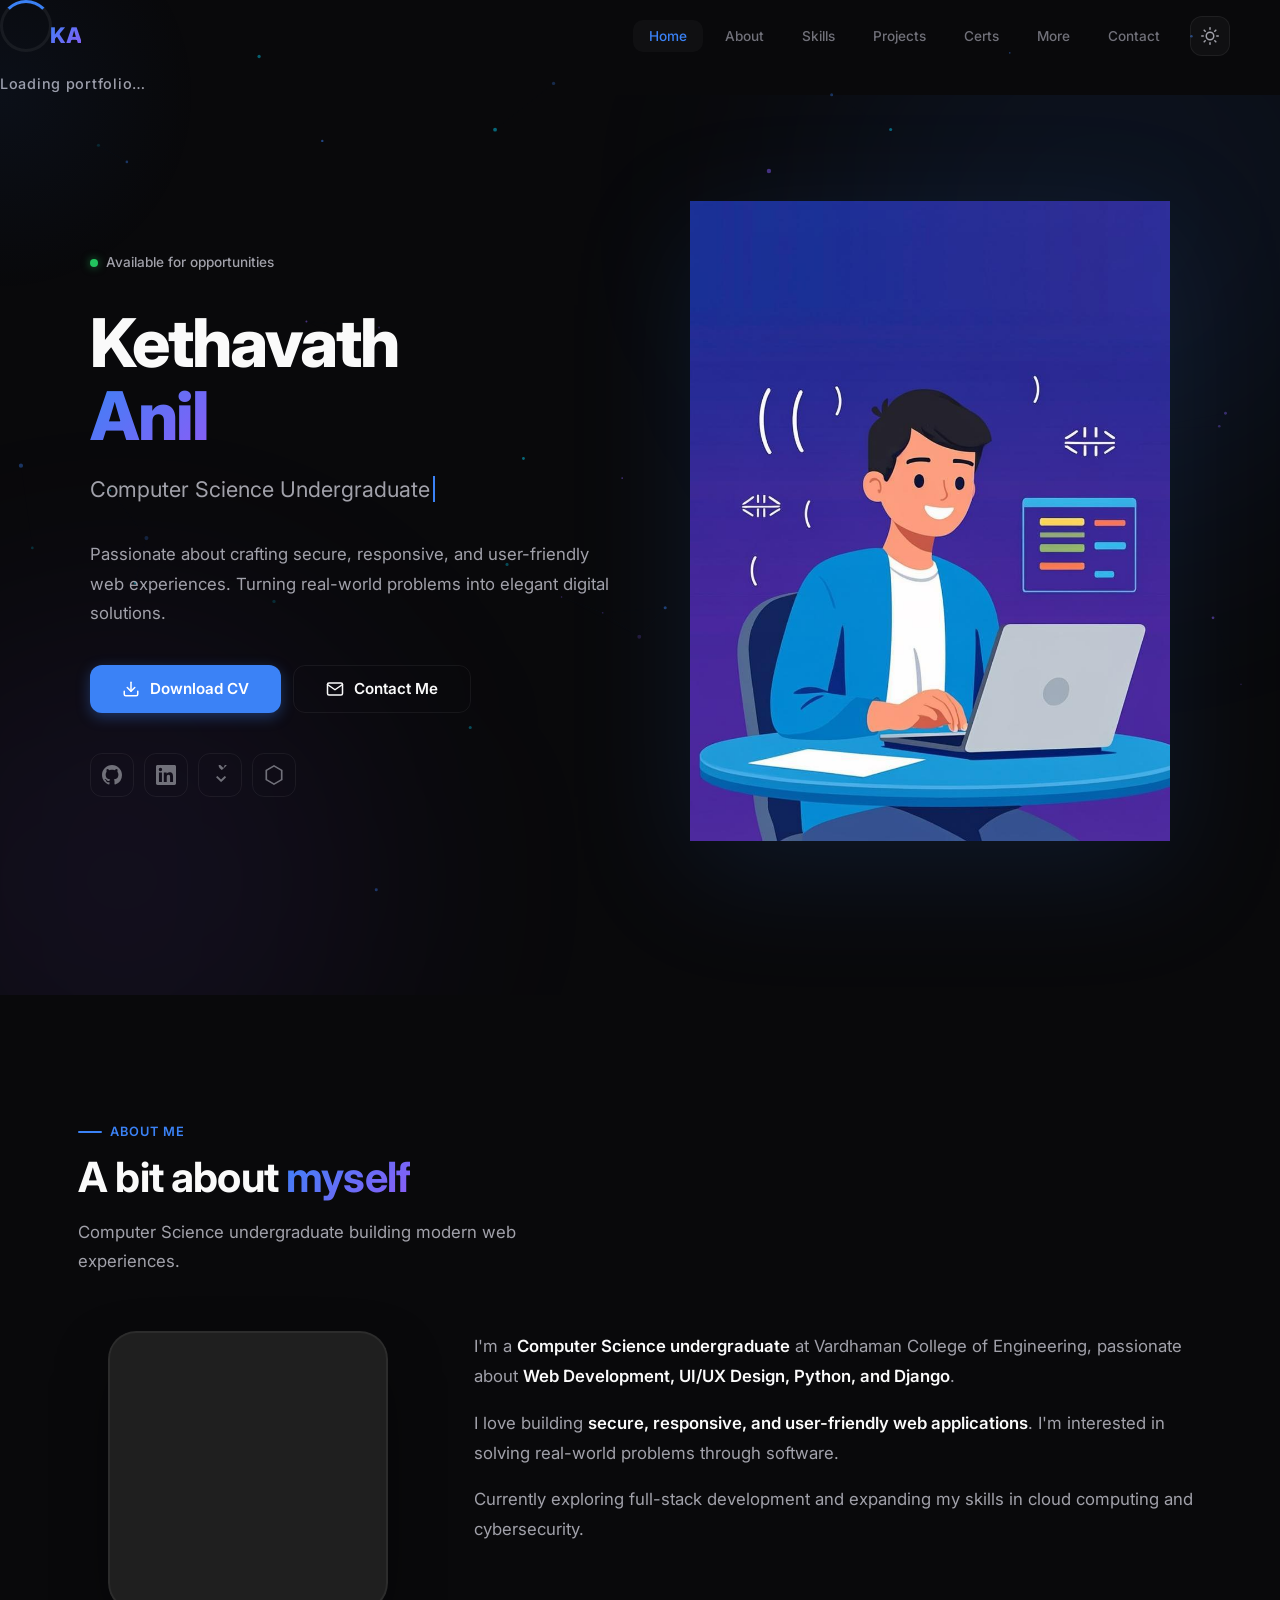
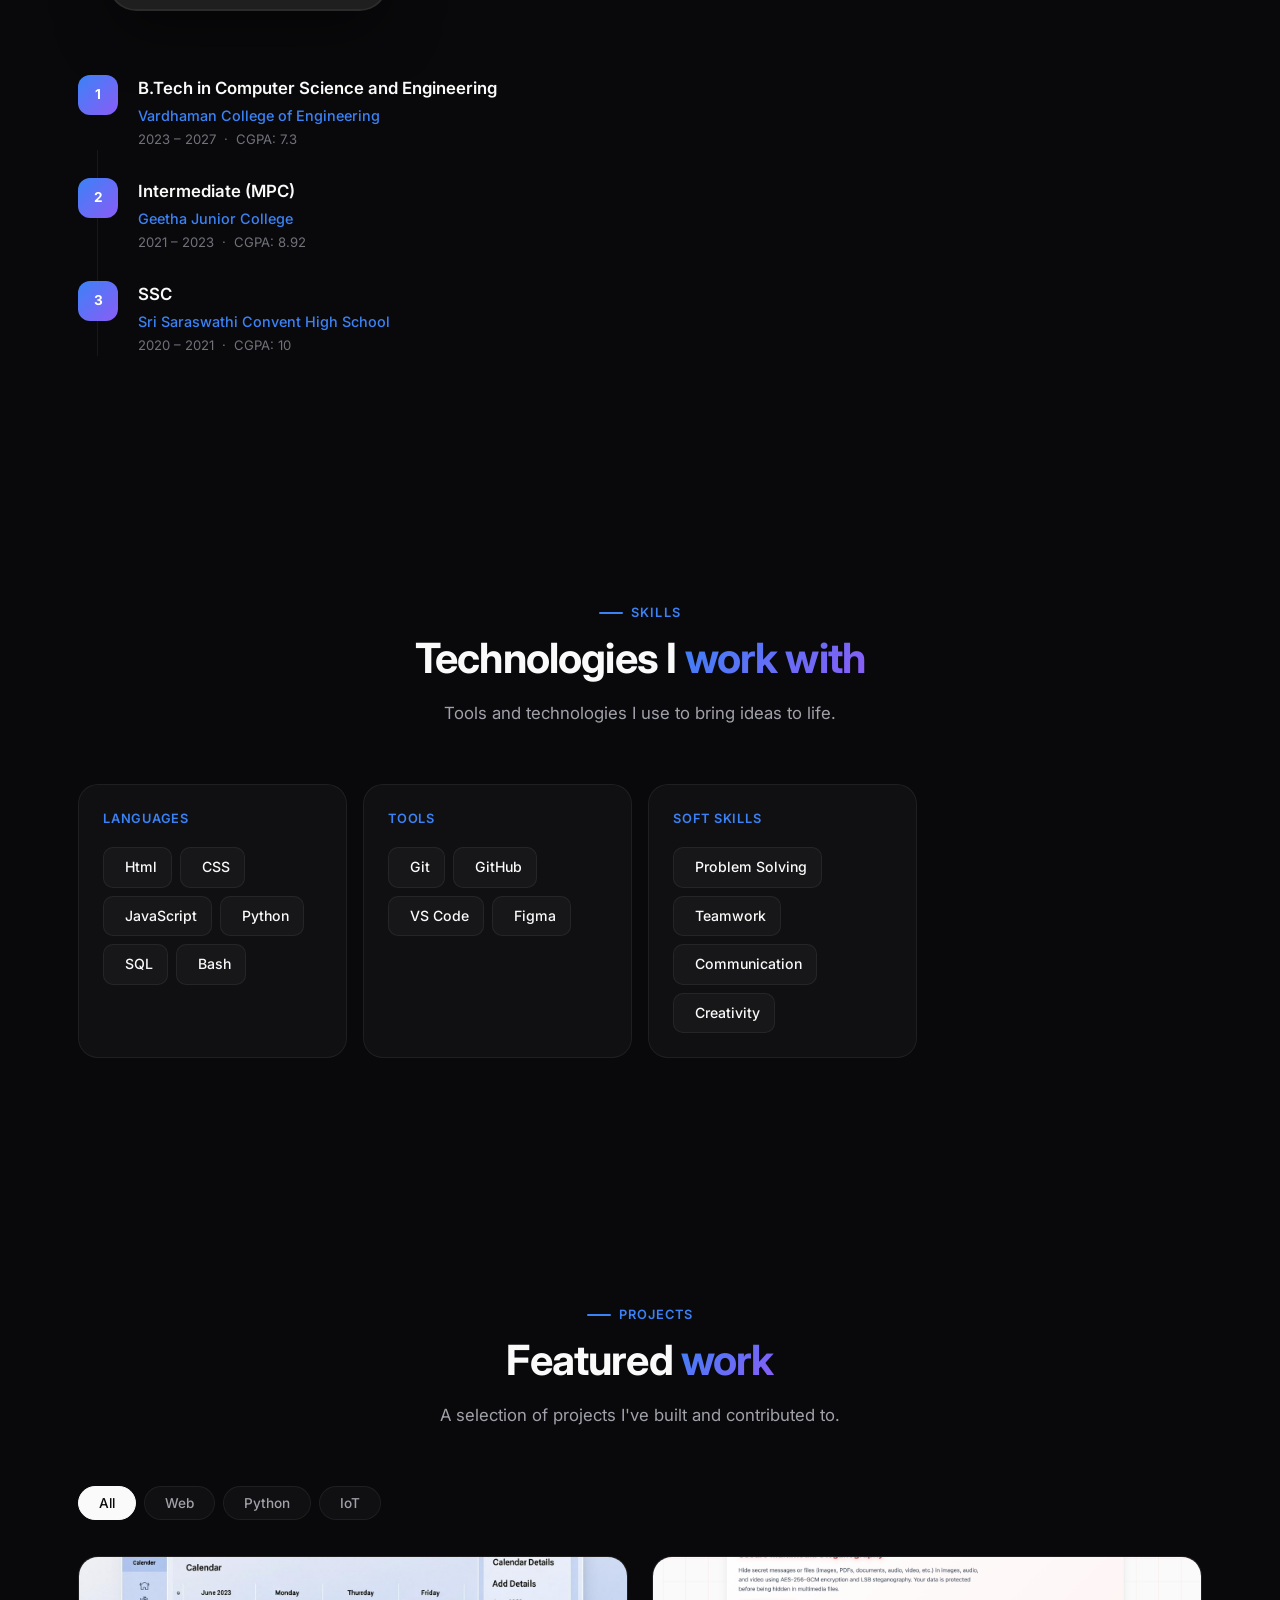
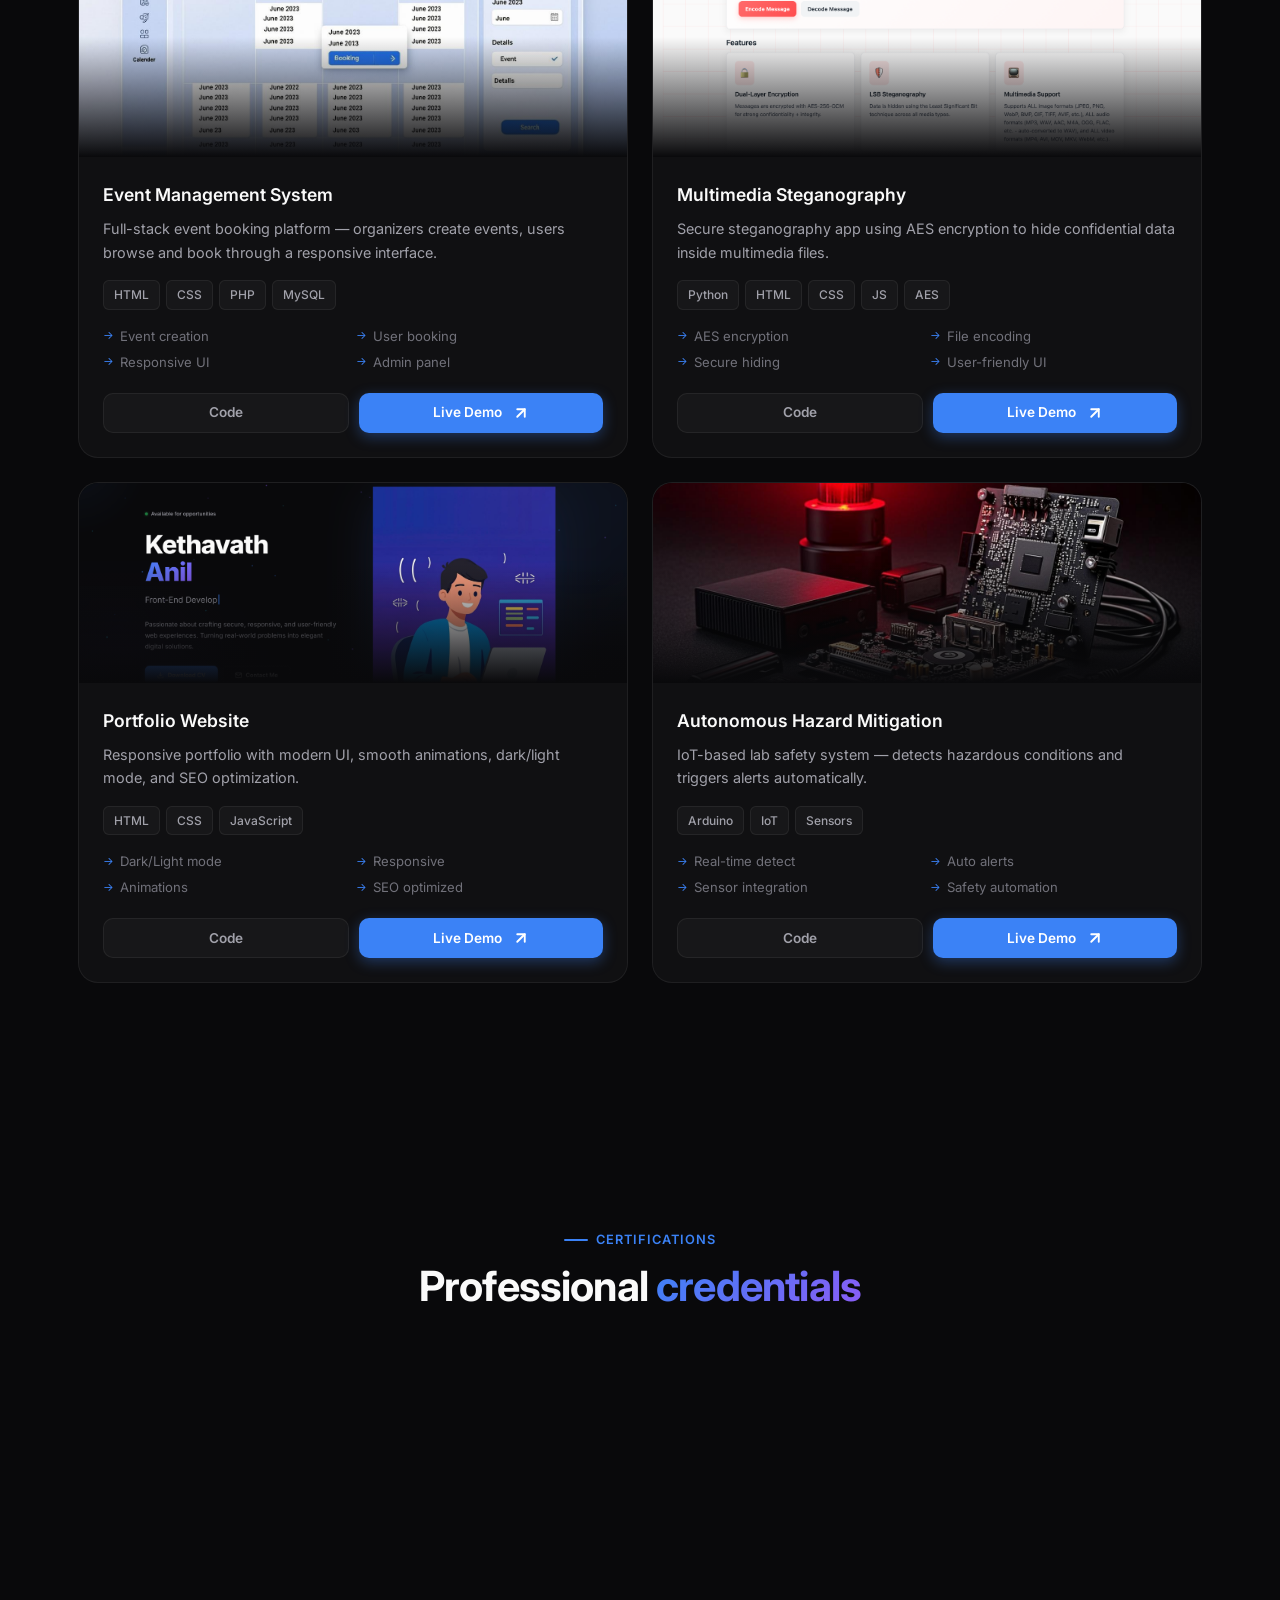
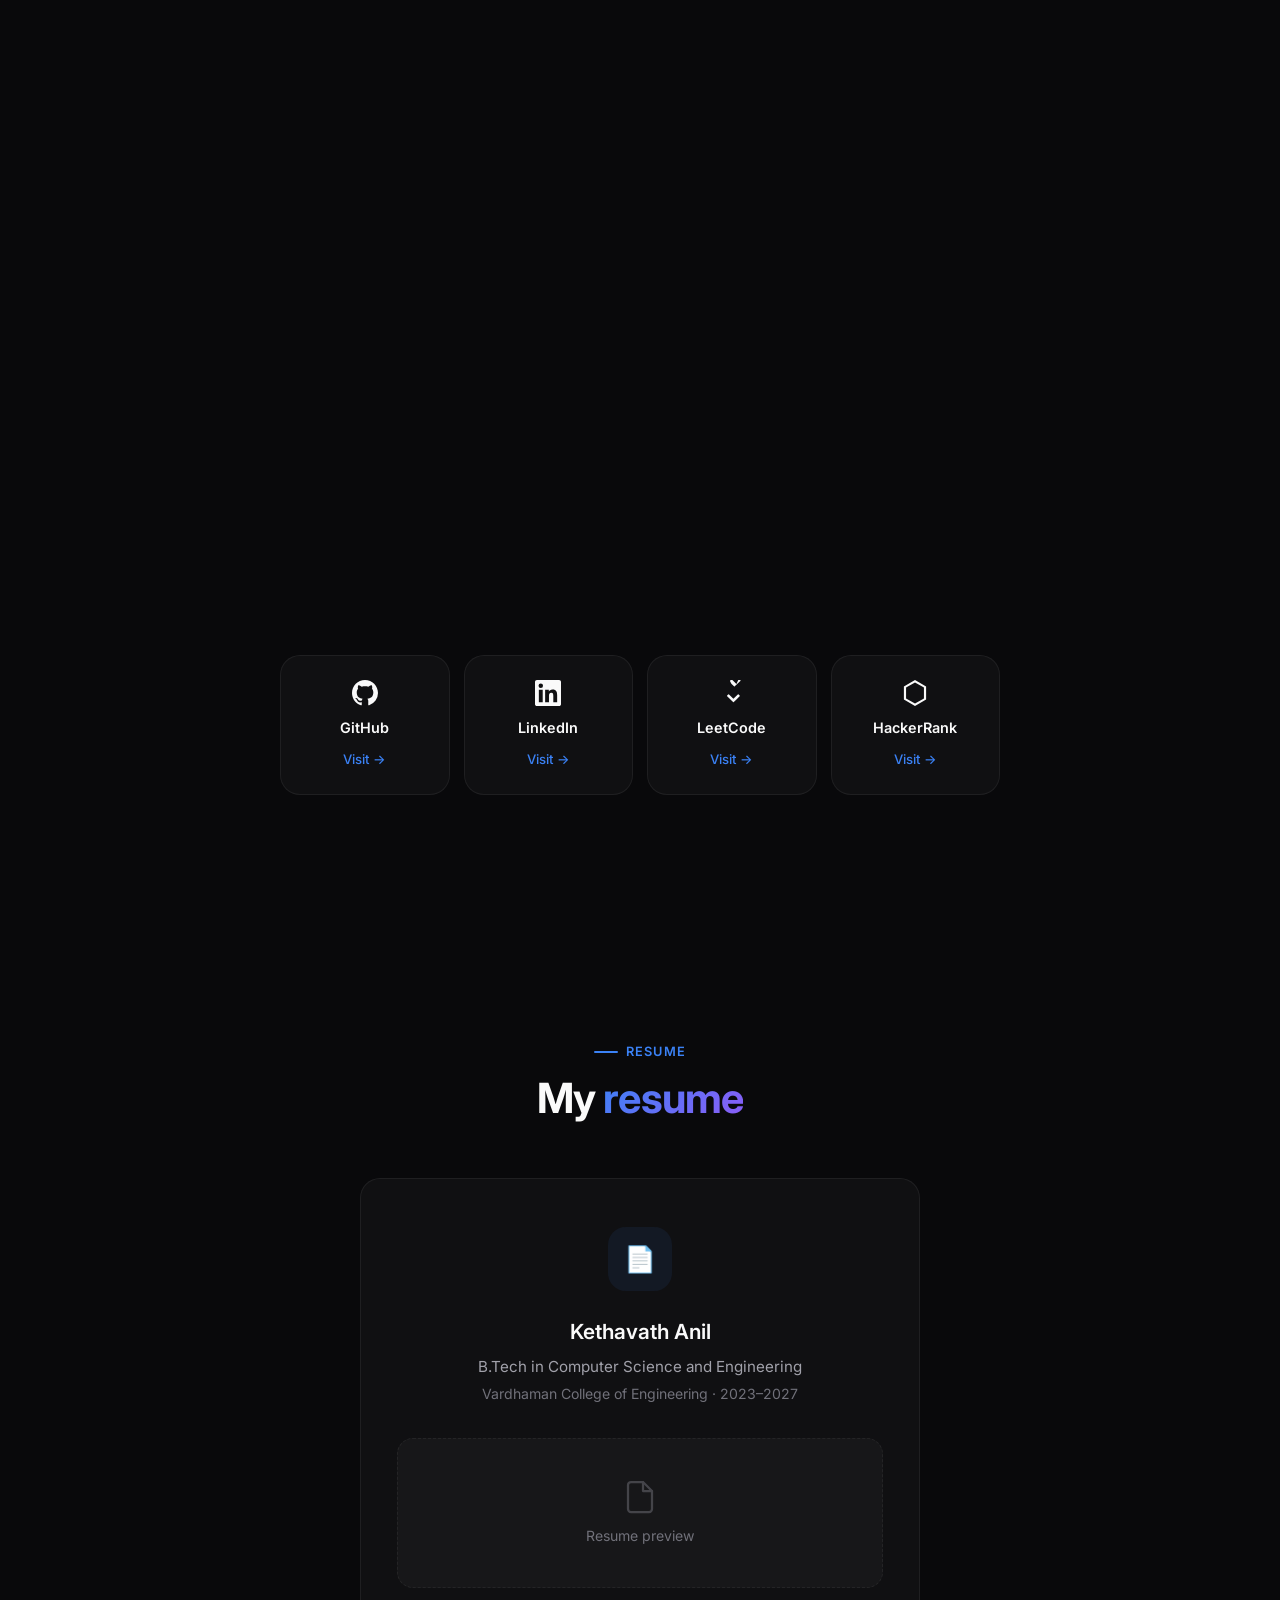
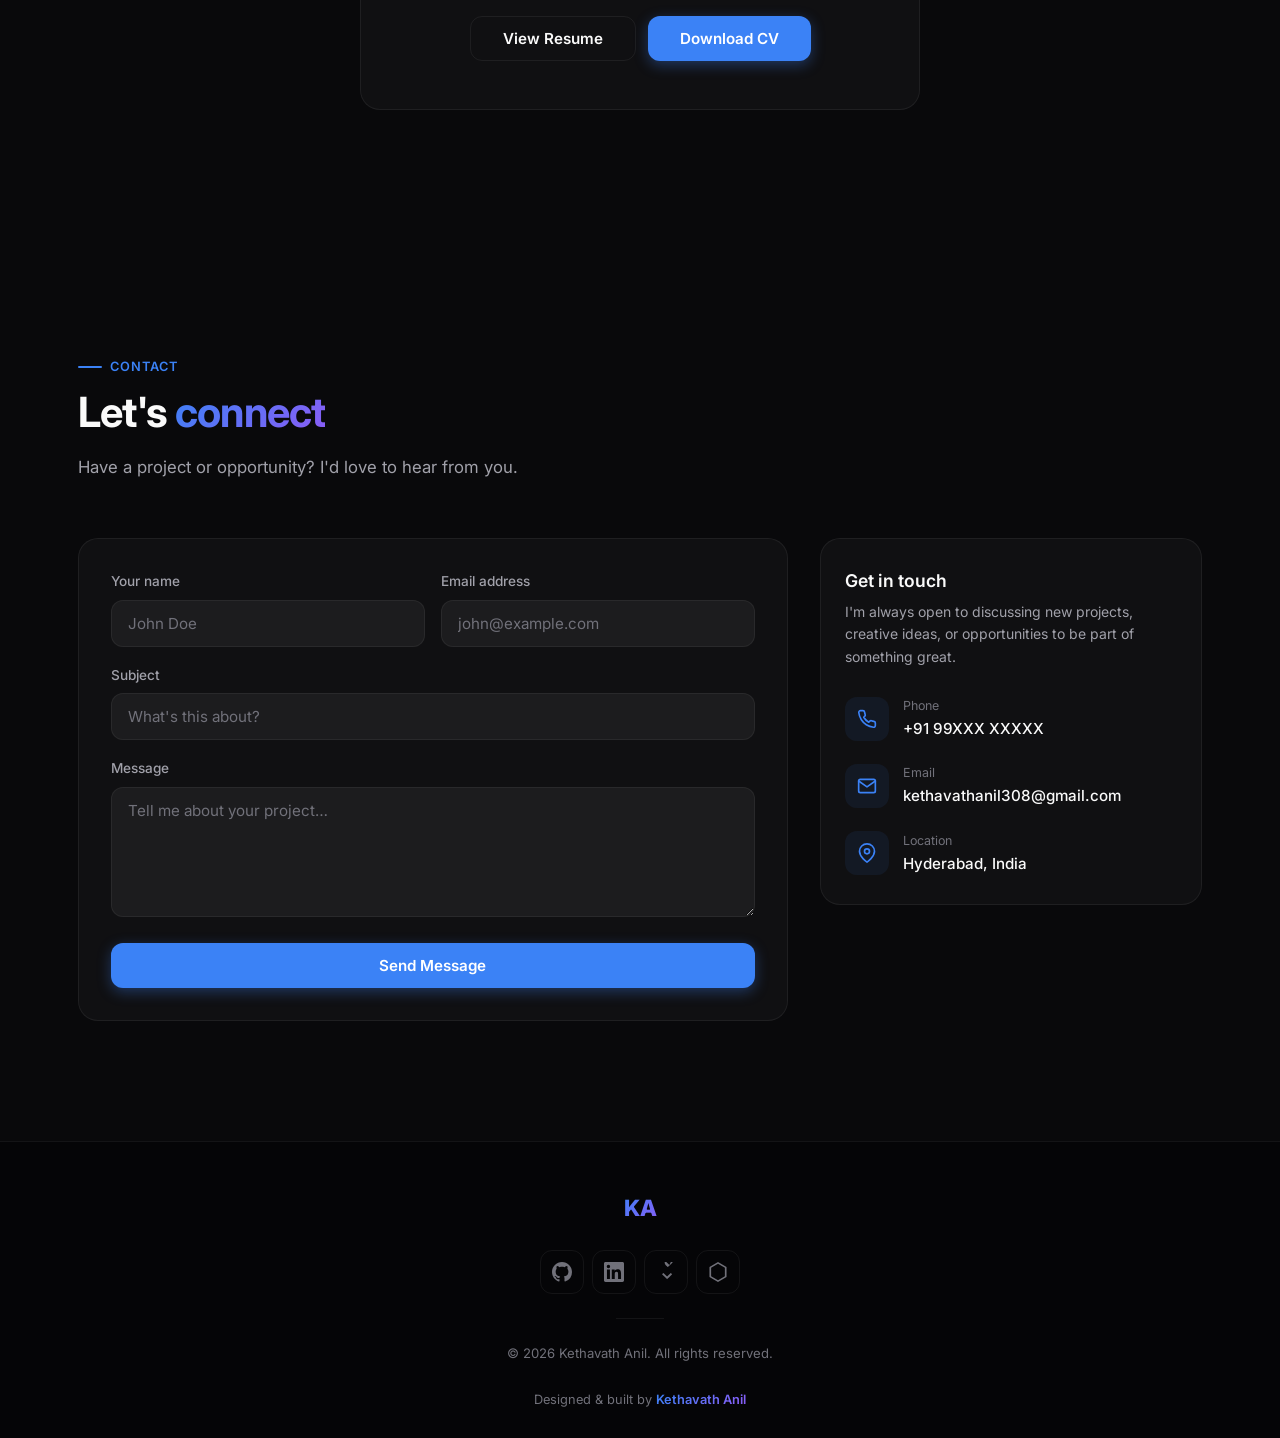
==== commit 7bc76b42: "Your message here" ====
--- a/portfolio-site/index.html
+++ b/portfolio-site/index.html
@@ -152,7 +152,7 @@
     <div class="projects-grid">
       <article class="card project-card anim from-zoom d1" data-cat="Web"><div class="p-img"><img src="images/project-event.png" alt="Event Management System" loading="lazy"></div><div class="p-body"><h3>Event Management System</h3><p class="p-desc">Full-stack event booking platform — organizers create events, users browse and book through a responsive interface.</p><div class="p-tech"><span>HTML</span><span>CSS</span><span>PHP</span><span>MySQL</span></div><ul class="p-features"><li>Event creation</li><li>User booking</li><li>Responsive UI</li><li>Admin panel</li></ul><div class="p-actions"><a href="https://github.com/ka284/eventhub" class="btn btn-link">Code</a><a href="#" class="btn btn-primary">Live Demo <svg width="14" height="14" viewBox="0 0 24 24" fill="none" stroke="currentColor" stroke-width="2.5" stroke-linecap="round" stroke-linejoin="round"><line x1="7" y1="17" x2="17" y2="7"/><polyline points="7 7 17 7 17 17"/></svg></a></div></div></article>
       <article class="card project-card anim from-zoom d2" data-cat="Python"><div class="p-img"><img src="images/project-steganography.png" alt="Steganography System" loading="lazy"></div><div class="p-body"><h3>Multimedia Steganography</h3><p class="p-desc">Secure steganography app using AES encryption to hide confidential data inside multimedia files.</p><div class="p-tech"><span>Python</span><span>HTML</span><span>CSS</span><span>JS</span><span>AES</span></div><ul class="p-features"><li>AES encryption</li><li>File encoding</li><li>Secure hiding</li><li>User-friendly UI</li></ul><div class="p-actions"><a href="https://github.com/ka284/cyber-" class="btn btn-link">Code</a><a href="https://cyber-fvci.onrender.com" class="btn btn-primary">Live Demo <svg width="14" height="14" viewBox="0 0 24 24" fill="none" stroke="currentColor" stroke-width="2.5" stroke-linecap="round" stroke-linejoin="round"><line x1="7" y1="17" x2="17" y2="7"/><polyline points="7 7 17 7 17 17"/></svg></a></div></div></article>
-      <article class="card project-card anim from-zoom d3" data-cat="Web"><div class="p-img"><img src="images/project-portfolio.png" alt="Portfolio Website" loading="lazy"></div><div class="p-body"><h3>Portfolio Website</h3><p class="p-desc">Responsive portfolio with modern UI, smooth animations, dark/light mode, and SEO optimization.</p><div class="p-tech"><span>HTML</span><span>CSS</span><span>JavaScript</span></div><ul class="p-features"><li>Dark/Light mode</li><li>Responsive</li><li>Animations</li><li>SEO optimized</li></ul><div class="p-actions"><a href="https://github.com/ka284/personal-portfolio" class="btn btn-link">Code</a><a href="#" class="btn btn-primary">Live Demo <svg width="14" height="14" viewBox="0 0 24 24" fill="none" stroke="currentColor" stroke-width="2.5" stroke-linecap="round" stroke-linejoin="round"><line x1="7" y1="17" x2="17" y2="7"/><polyline points="7 7 17 7 17 17"/></svg></a></div></div></article>
+      <article class="card project-card anim from-zoom d3" data-cat="Web"><div class="p-img"><img src="images/project-portfolio.png" alt="Portfolio Website" loading="lazy"></div><div class="p-body"><h3>Portfolio Website</h3><p class="p-desc">Responsive portfolio with modern UI, smooth animations, dark/light mode, and SEO optimization.</p><div class="p-tech"><span>HTML</span><span>CSS</span><span>JavaScript</span></div><ul class="p-features"><li>Dark/Light mode</li><li>Responsive</li><li>Animations</li><li>SEO optimized</li></ul><div class="p-actions"><a href="https://github.com/ka284/personal-portfolio" class="btn btn-link">Code</a><a href="https://personal-portfolio-auwy.onrender.com" class="btn btn-primary">Live Demo <svg width="14" height="14" viewBox="0 0 24 24" fill="none" stroke="currentColor" stroke-width="2.5" stroke-linecap="round" stroke-linejoin="round"><line x1="7" y1="17" x2="17" y2="7"/><polyline points="7 7 17 7 17 17"/></svg></a></div></div></article>
       <article class="card project-card anim from-zoom d4" data-cat="IoT"><div class="p-img"><img src="images/project-iot.png" alt="Hazard Mitigation System" loading="lazy"></div><div class="p-body"><h3>Autonomous Hazard Mitigation</h3><p class="p-desc">IoT-based lab safety system — detects hazardous conditions and triggers alerts automatically.</p><div class="p-tech"><span>Arduino</span><span>IoT</span><span>Sensors</span></div><ul class="p-features"><li>Real-time detect</li><li>Auto alerts</li><li>Sensor integration</li><li>Safety automation</li></ul><div class="p-actions"><a href="#" class="btn btn-link">Code</a><a href="#" class="btn btn-primary">Live Demo <svg width="14" height="14" viewBox="0 0 24 24" fill="none" stroke="currentColor" stroke-width="2.5" stroke-linecap="round" stroke-linejoin="round"><line x1="7" y1="17" x2="17" y2="7"/><polyline points="7 7 17 7 17 17"/></svg></a></div></div></article>
     </div>
   </div>
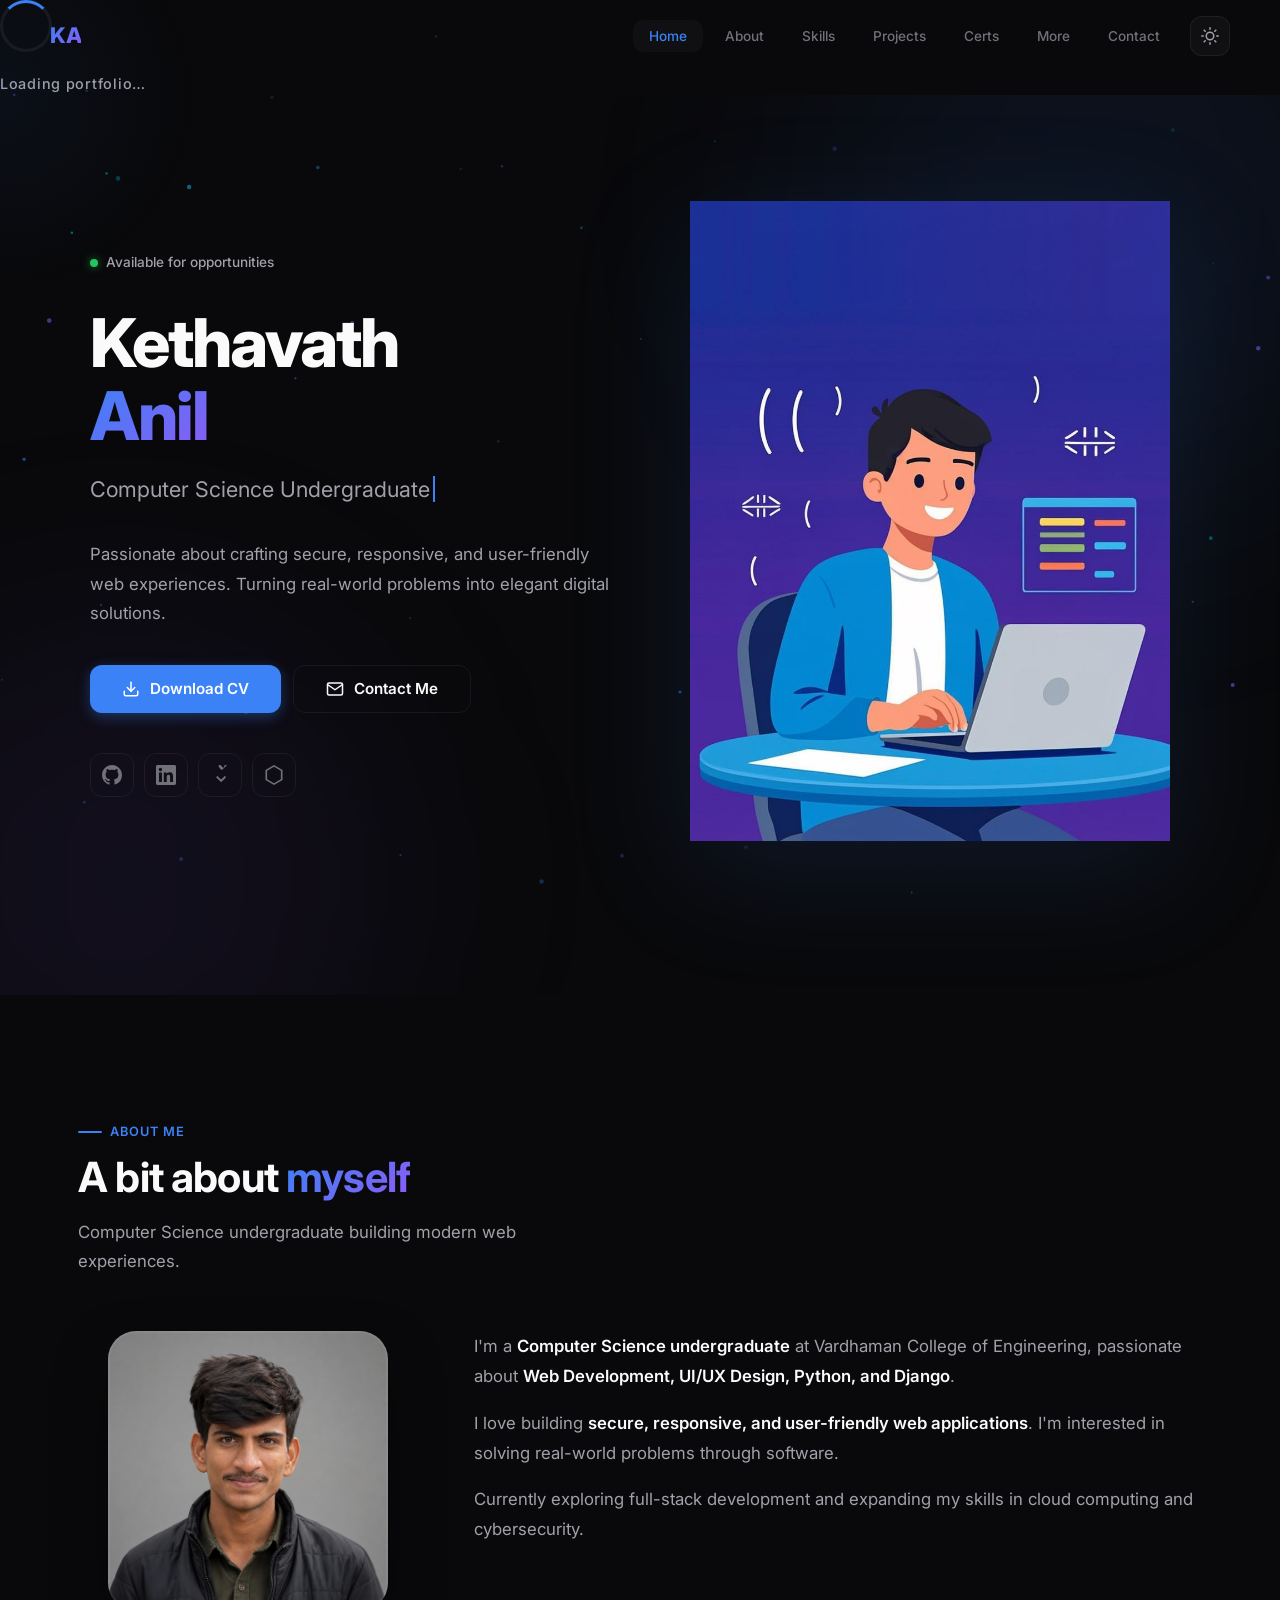
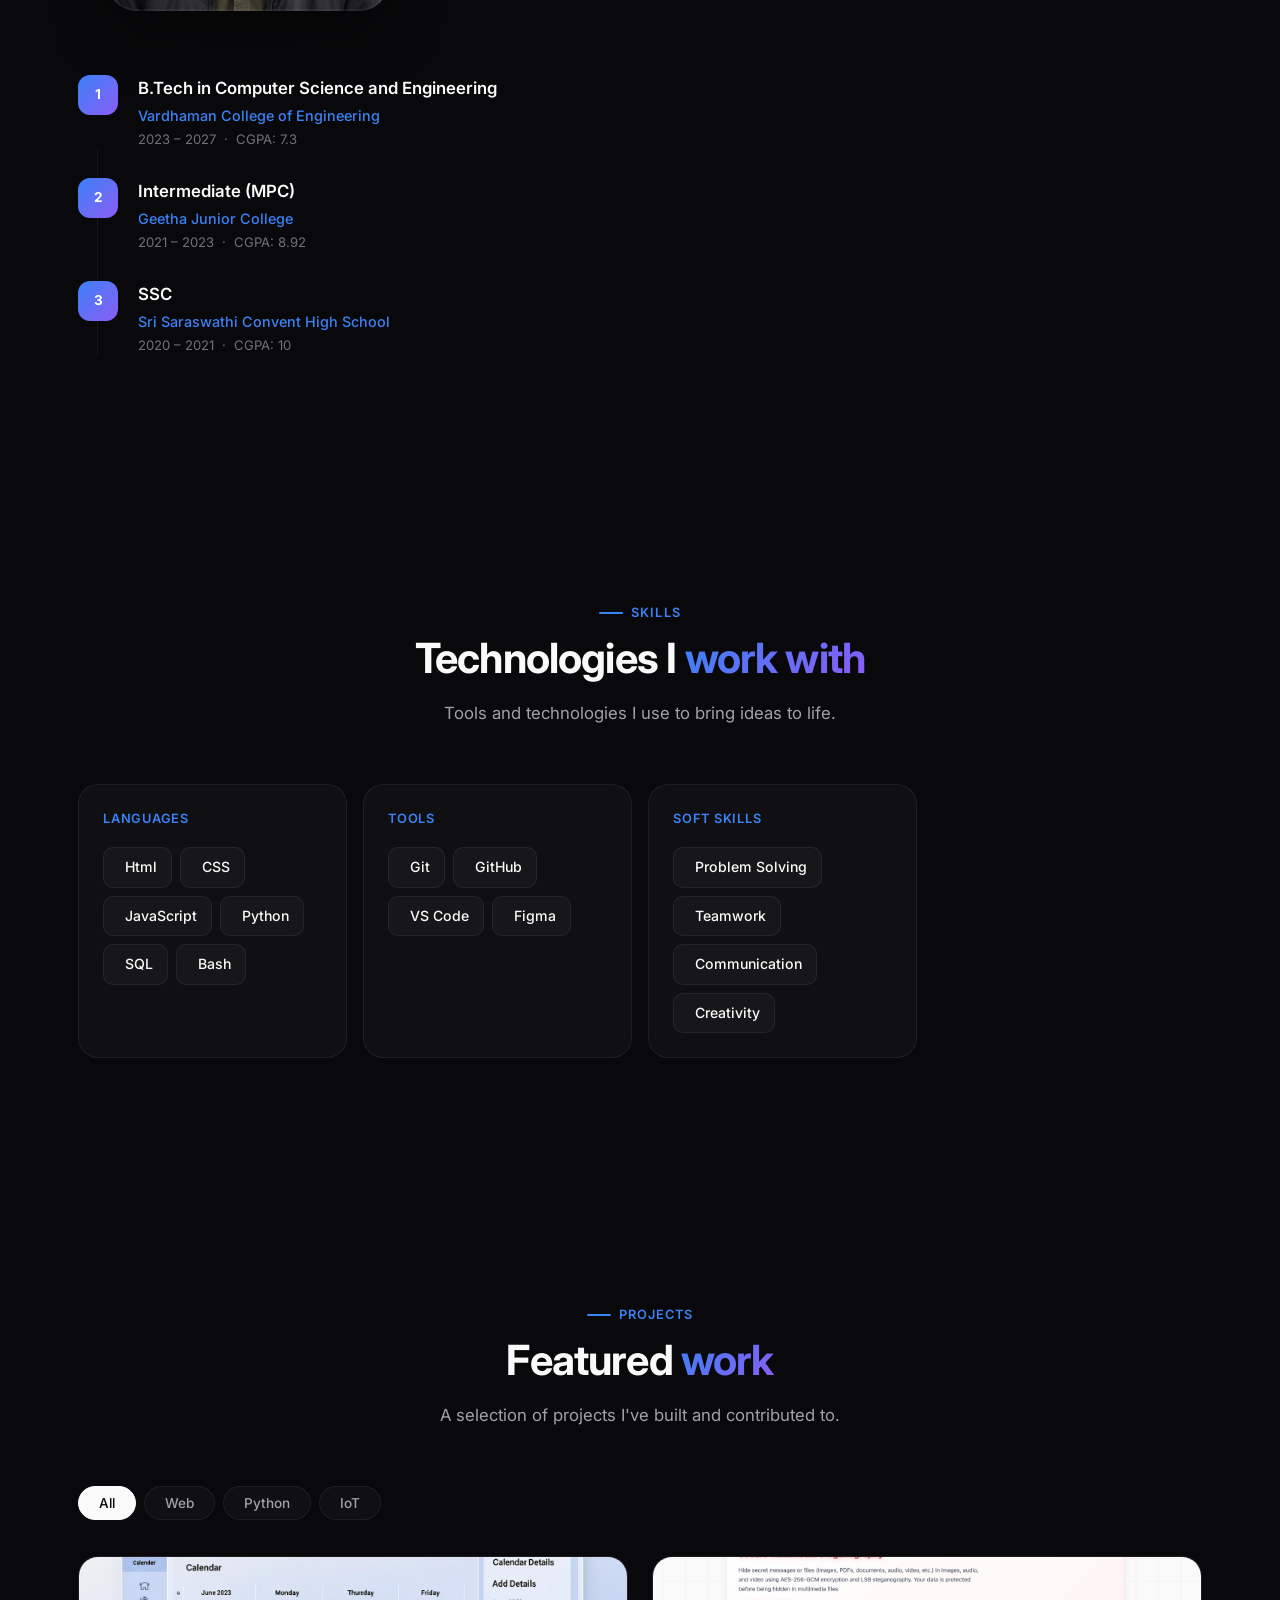
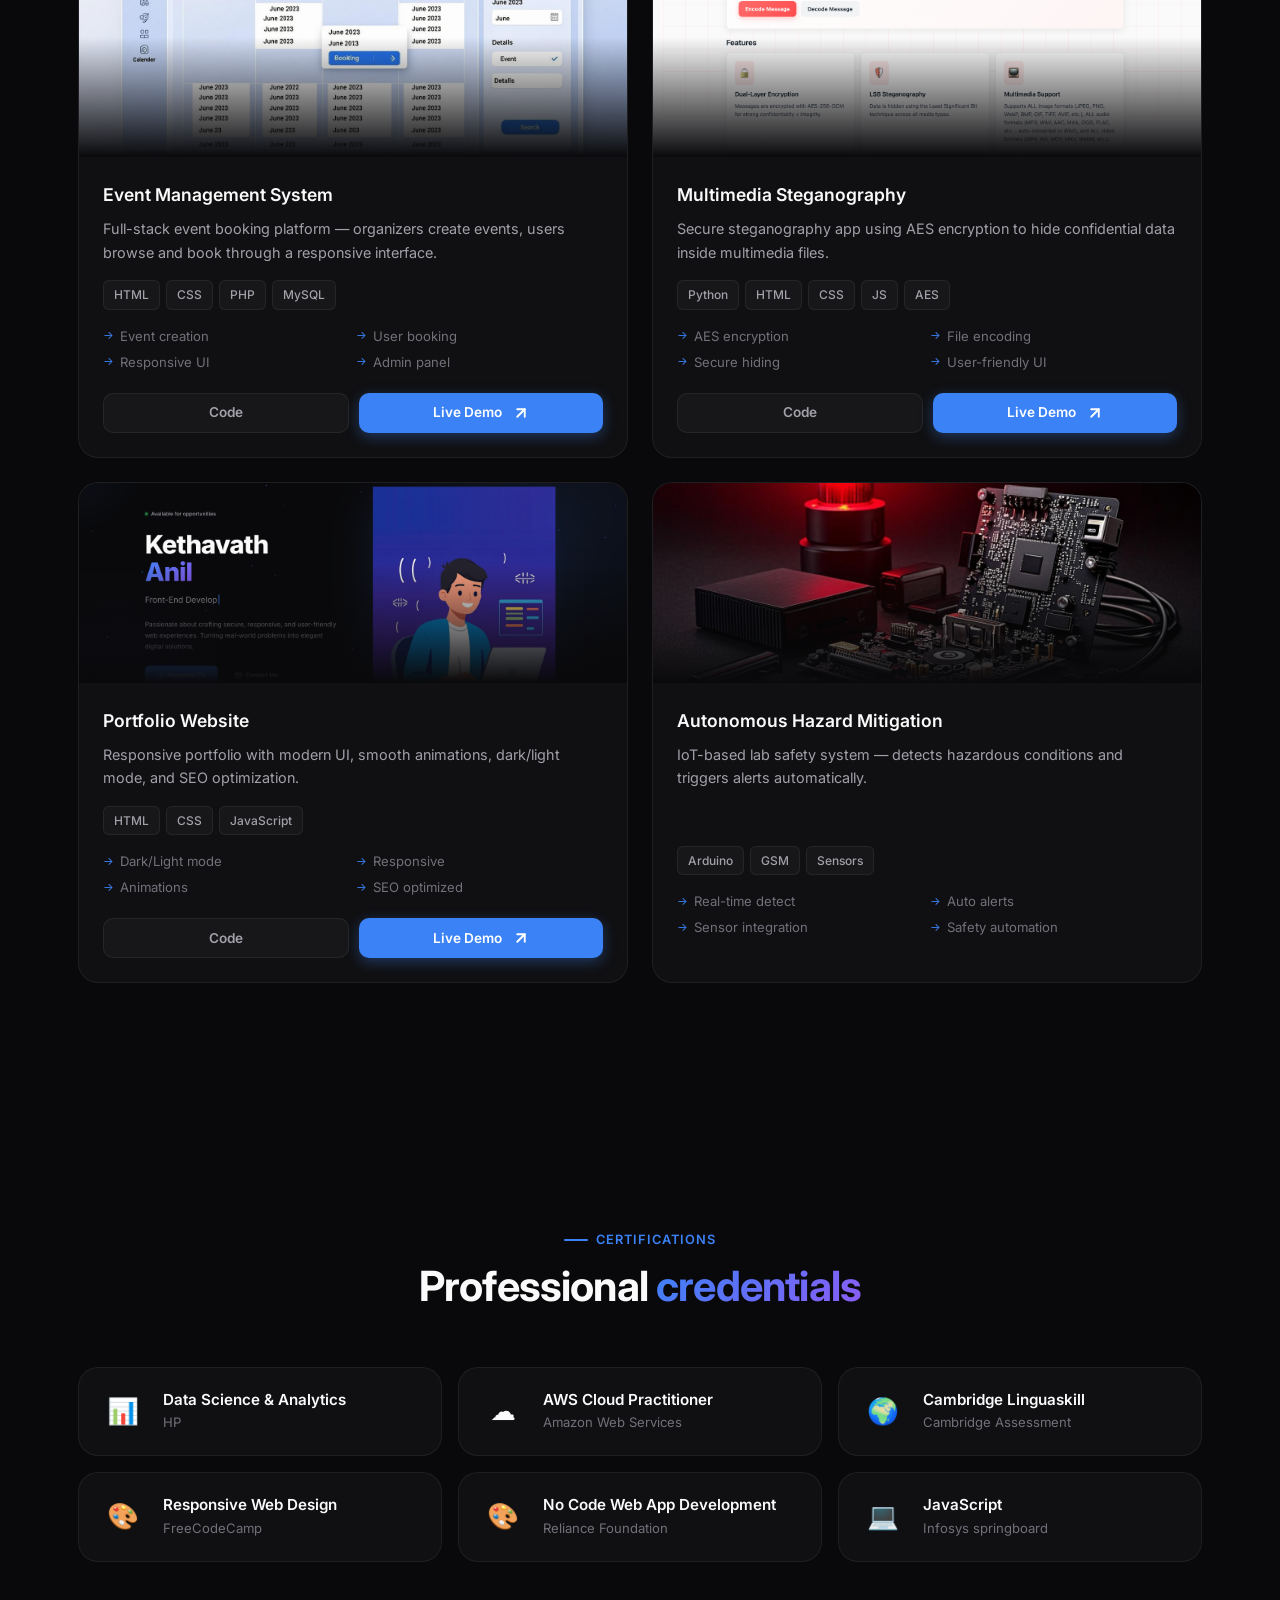
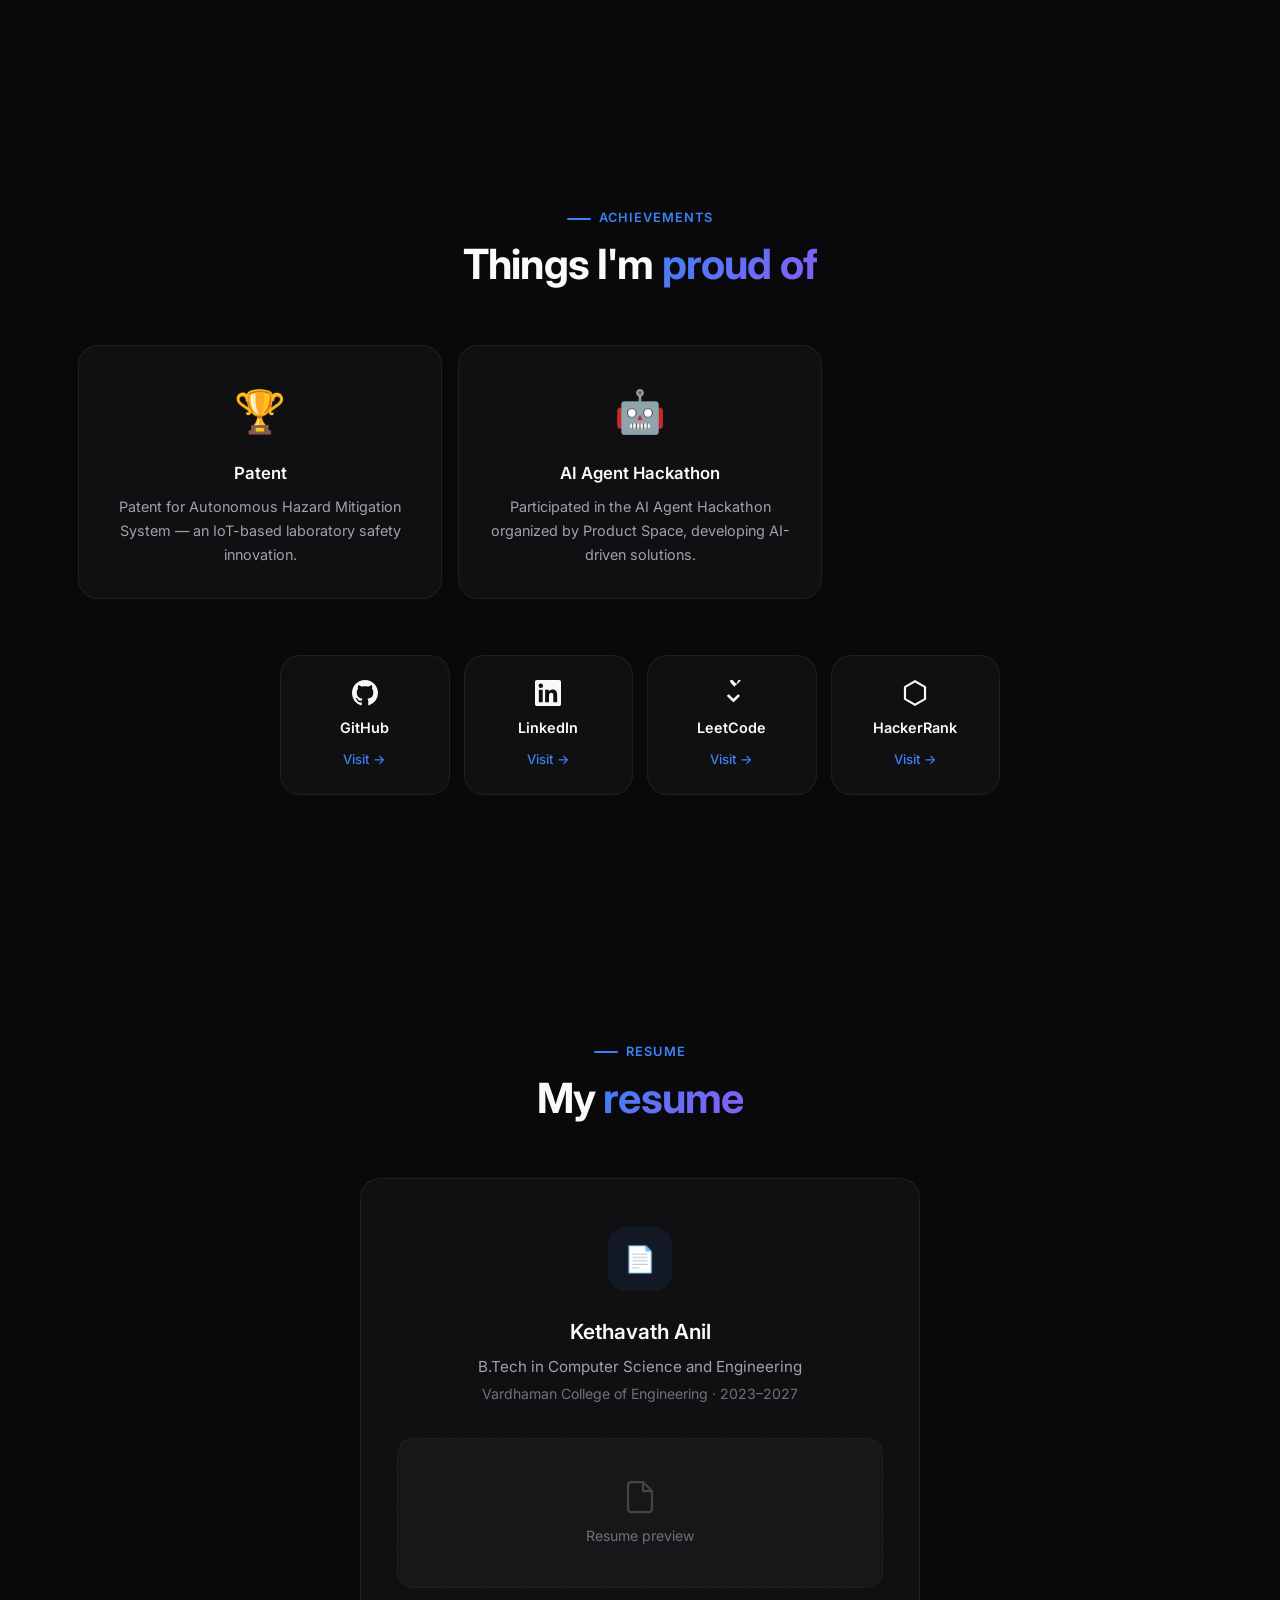
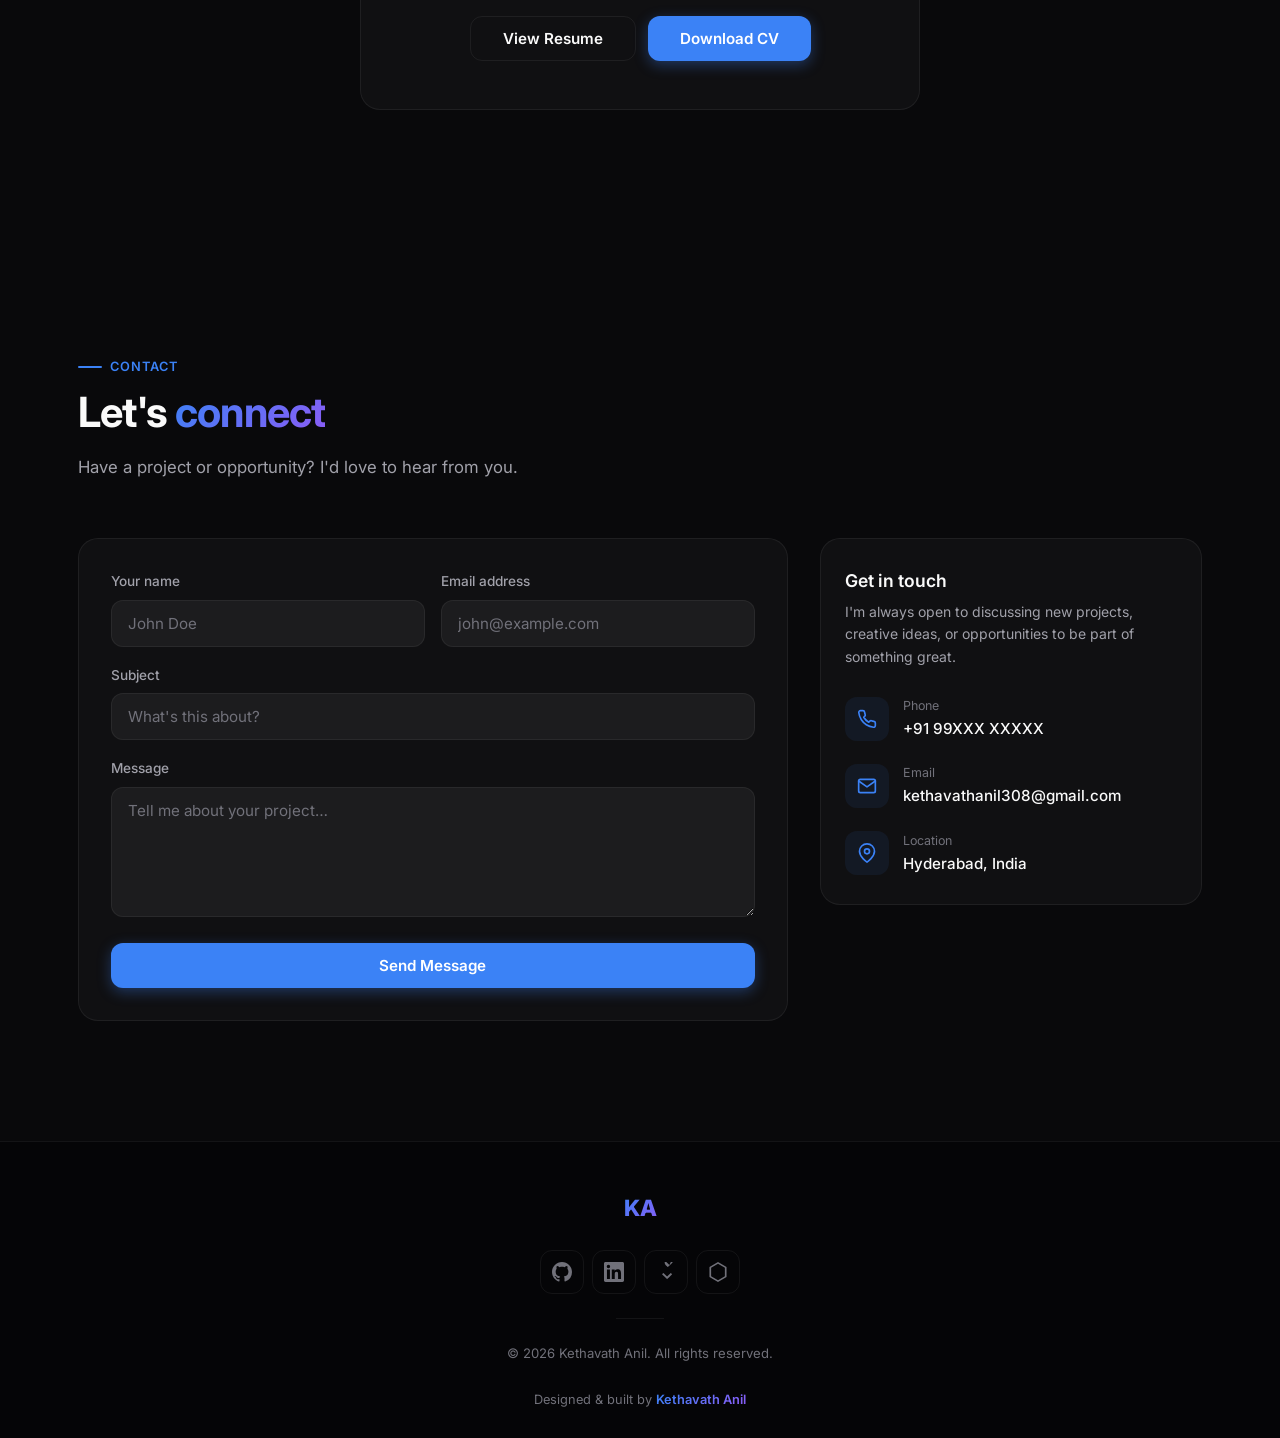
==== commit 6ac45989: "Update portfolio homepage" ====
--- a/portfolio-site/index.html
+++ b/portfolio-site/index.html
@@ -153,7 +153,7 @@
       <article class="card project-card anim from-zoom d1" data-cat="Web"><div class="p-img"><img src="images/project-event.png" alt="Event Management System" loading="lazy"></div><div class="p-body"><h3>Event Management System</h3><p class="p-desc">Full-stack event booking platform — organizers create events, users browse and book through a responsive interface.</p><div class="p-tech"><span>HTML</span><span>CSS</span><span>PHP</span><span>MySQL</span></div><ul class="p-features"><li>Event creation</li><li>User booking</li><li>Responsive UI</li><li>Admin panel</li></ul><div class="p-actions"><a href="https://github.com/ka284/eventhub" class="btn btn-link">Code</a><a href="#" class="btn btn-primary">Live Demo <svg width="14" height="14" viewBox="0 0 24 24" fill="none" stroke="currentColor" stroke-width="2.5" stroke-linecap="round" stroke-linejoin="round"><line x1="7" y1="17" x2="17" y2="7"/><polyline points="7 7 17 7 17 17"/></svg></a></div></div></article>
       <article class="card project-card anim from-zoom d2" data-cat="Python"><div class="p-img"><img src="images/project-steganography.png" alt="Steganography System" loading="lazy"></div><div class="p-body"><h3>Multimedia Steganography</h3><p class="p-desc">Secure steganography app using AES encryption to hide confidential data inside multimedia files.</p><div class="p-tech"><span>Python</span><span>HTML</span><span>CSS</span><span>JS</span><span>AES</span></div><ul class="p-features"><li>AES encryption</li><li>File encoding</li><li>Secure hiding</li><li>User-friendly UI</li></ul><div class="p-actions"><a href="https://github.com/ka284/cyber-" class="btn btn-link">Code</a><a href="https://cyber-fvci.onrender.com" class="btn btn-primary">Live Demo <svg width="14" height="14" viewBox="0 0 24 24" fill="none" stroke="currentColor" stroke-width="2.5" stroke-linecap="round" stroke-linejoin="round"><line x1="7" y1="17" x2="17" y2="7"/><polyline points="7 7 17 7 17 17"/></svg></a></div></div></article>
       <article class="card project-card anim from-zoom d3" data-cat="Web"><div class="p-img"><img src="images/project-portfolio.png" alt="Portfolio Website" loading="lazy"></div><div class="p-body"><h3>Portfolio Website</h3><p class="p-desc">Responsive portfolio with modern UI, smooth animations, dark/light mode, and SEO optimization.</p><div class="p-tech"><span>HTML</span><span>CSS</span><span>JavaScript</span></div><ul class="p-features"><li>Dark/Light mode</li><li>Responsive</li><li>Animations</li><li>SEO optimized</li></ul><div class="p-actions"><a href="https://github.com/ka284/personal-portfolio" class="btn btn-link">Code</a><a href="https://personal-portfolio-auwy.onrender.com" class="btn btn-primary">Live Demo <svg width="14" height="14" viewBox="0 0 24 24" fill="none" stroke="currentColor" stroke-width="2.5" stroke-linecap="round" stroke-linejoin="round"><line x1="7" y1="17" x2="17" y2="7"/><polyline points="7 7 17 7 17 17"/></svg></a></div></div></article>
-      <article class="card project-card anim from-zoom d4" data-cat="IoT"><div class="p-img"><img src="images/project-iot.png" alt="Hazard Mitigation System" loading="lazy"></div><div class="p-body"><h3>Autonomous Hazard Mitigation</h3><p class="p-desc">IoT-based lab safety system — detects hazardous conditions and triggers alerts automatically.</p><div class="p-tech"><span>Arduino</span><span>IoT</span><span>Sensors</span></div><ul class="p-features"><li>Real-time detect</li><li>Auto alerts</li><li>Sensor integration</li><li>Safety automation</li></ul><div class="p-actions"><a href="#" class="btn btn-link">Code</a><a href="#" class="btn btn-primary">Live Demo <svg width="14" height="14" viewBox="0 0 24 24" fill="none" stroke="currentColor" stroke-width="2.5" stroke-linecap="round" stroke-linejoin="round"><line x1="7" y1="17" x2="17" y2="7"/><polyline points="7 7 17 7 17 17"/></svg></a></div></div></article>
+      <article class="card project-card anim from-zoom d4" data-cat="IoT"><div class="p-img"><img src="images/project-iot.png" alt="Hazard Mitigation System" loading="lazy"></div><div class="p-body"><h3>Autonomous Hazard Mitigation</h3><p class="p-desc">IoT-based lab safety system — detects hazardous conditions and triggers alerts automatically.</p><div class="p-tech"><span>Arduino</span><span>GSM</span><span>Sensors</span></div><ul class="p-features"><li>Real-time detect</li><li>Auto alerts</li><li>Sensor integration</li><li>Safety automation</li></ul><div class="p-actions"></div></div></article>
     </div>
   </div>
 </section>
@@ -188,8 +188,11 @@
     <div class="ach-grid">
       <div class="card ach-card anim from-zoom d1"><div class="ach-emoji">🏆</div>
       <a href="https://pdflink.to/12a3e4/"><h3>Patent </h3></a><p>Patent for Autonomous Hazard Mitigation System — an IoT-based laboratory safety innovation.</p></div>
-      
-    </div>
+      <div class="card ach-card anim from-zoom d1"><div class="ach-emoji">🤖</div>
+      <a href="#"><h3>AI Agent Hackathon </h3></a><p>Participated in the AI Agent Hackathon organized by Product Space, developing AI-driven solutions.</p></div>
+    </div>
+    
+    
     </center>
     <div class="profiles-grid" style="margin-top:48px">
       <a href="https://github.com/ka284" target="_blank" rel="noopener" class="card profile-card anim from-zoom d1"><svg viewBox="0 0 24 24" style="width:26px;height:26px;fill:currentColor"><path d="M12 0C5.37 0 0 5.37 0 12c0 5.31 3.435 9.795 8.205 11.385.6.105.825-.255.825-.57 0-.285-.015-1.23-.015-2.235-3.015.555-3.795-.735-4.035-1.41-.135-.345-.72-1.41-1.23-1.695-.42-.225-1.02-.78-.015-.795.945-.015 1.62.87 1.845 1.23 1.08 1.815 2.805 1.305 3.495.99.105-.78.42-1.305.765-1.605-2.67-.3-5.46-1.335-5.46-5.925 0-1.305.465-2.385 1.23-3.225-.12-.3-.54-1.53.12-3.18 0 0 1.005-.315 3.3 1.23.96-.27 1.98-.405 3-.405s2.04.135 3 .405c2.295-1.56 3.3-1.23 3.3-1.23.66 1.65.24 2.88.12 3.18.765.84 1.23 1.905 1.23 3.225 0 4.605-2.805 5.625-5.475 5.925.435.375.81 1.095.81 2.22 0 1.605-.015 2.895-.015 3.3 0 .315.225.69.825.57A12.02 12.02 0 0024 12c0-6.63-5.37-12-12-12z"/></svg><span class="p-name">GitHub</span><span class="p-visit">Visit →</span></a>
